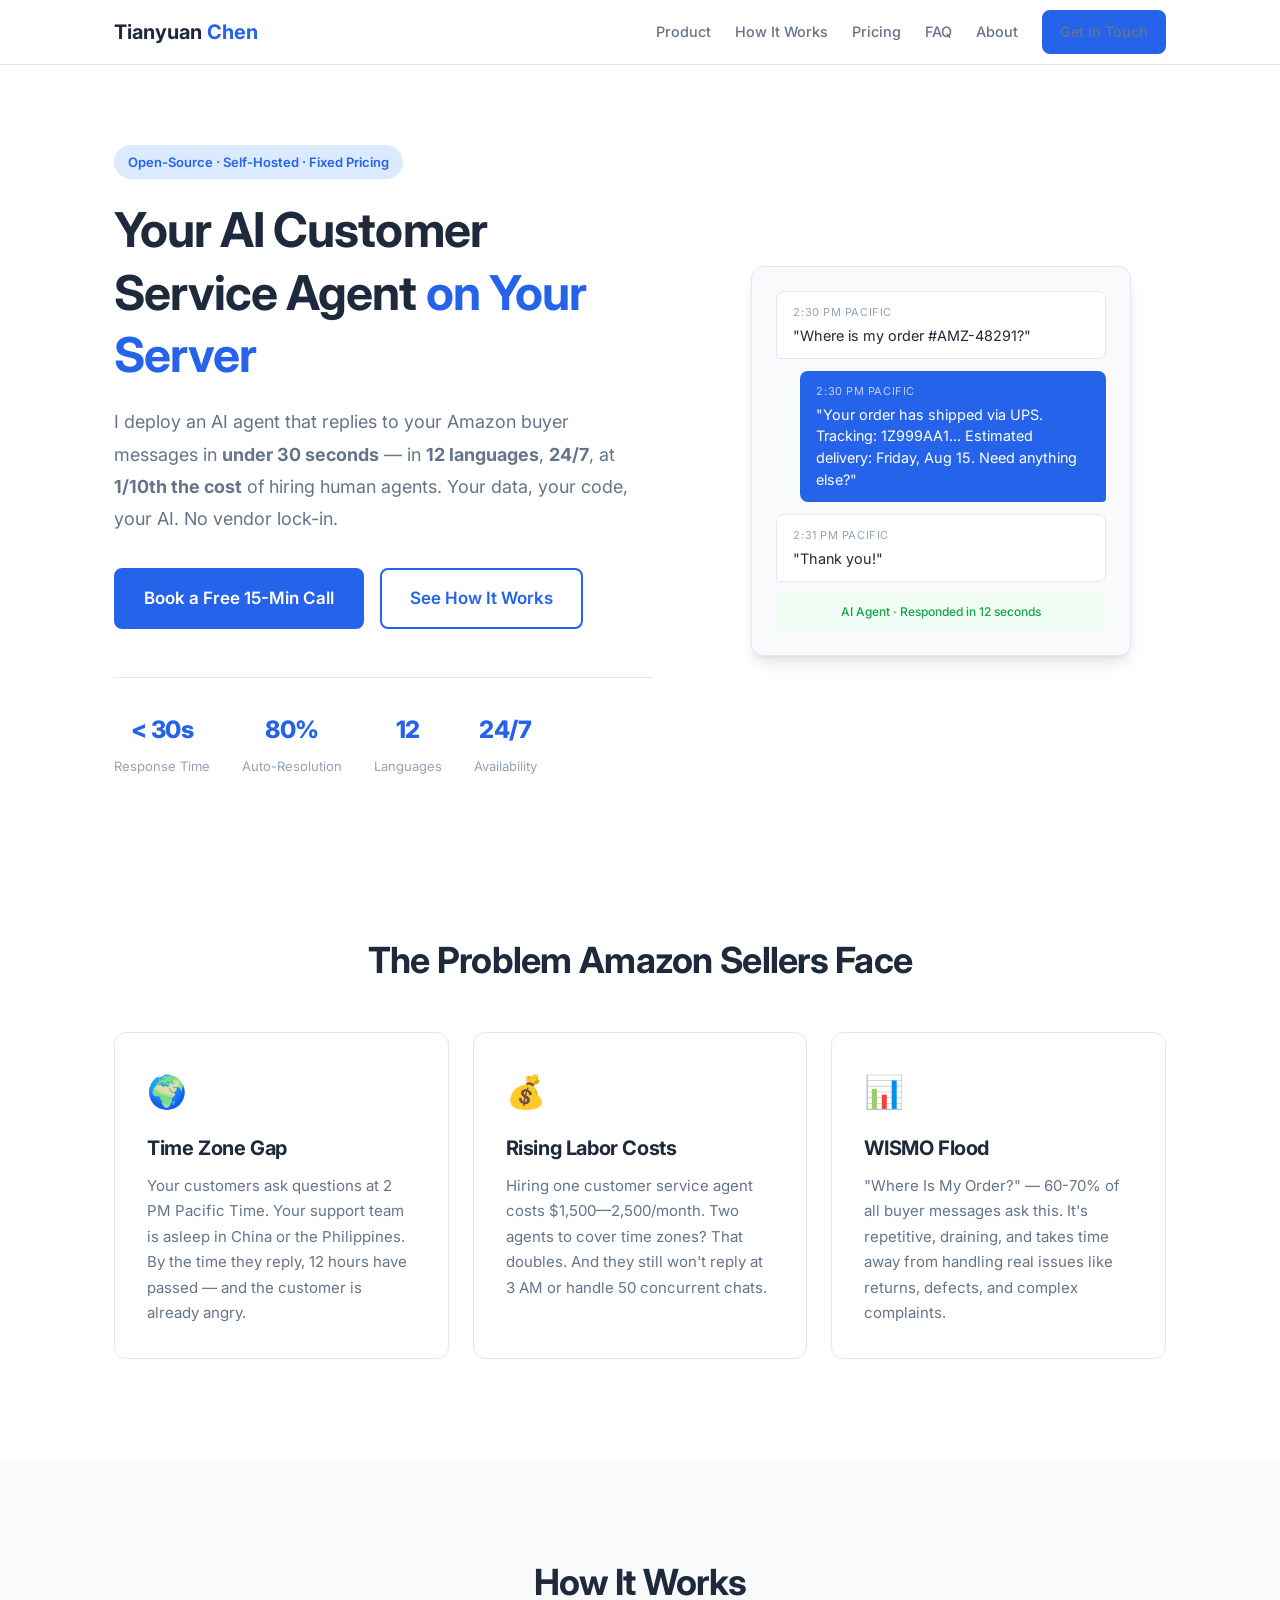
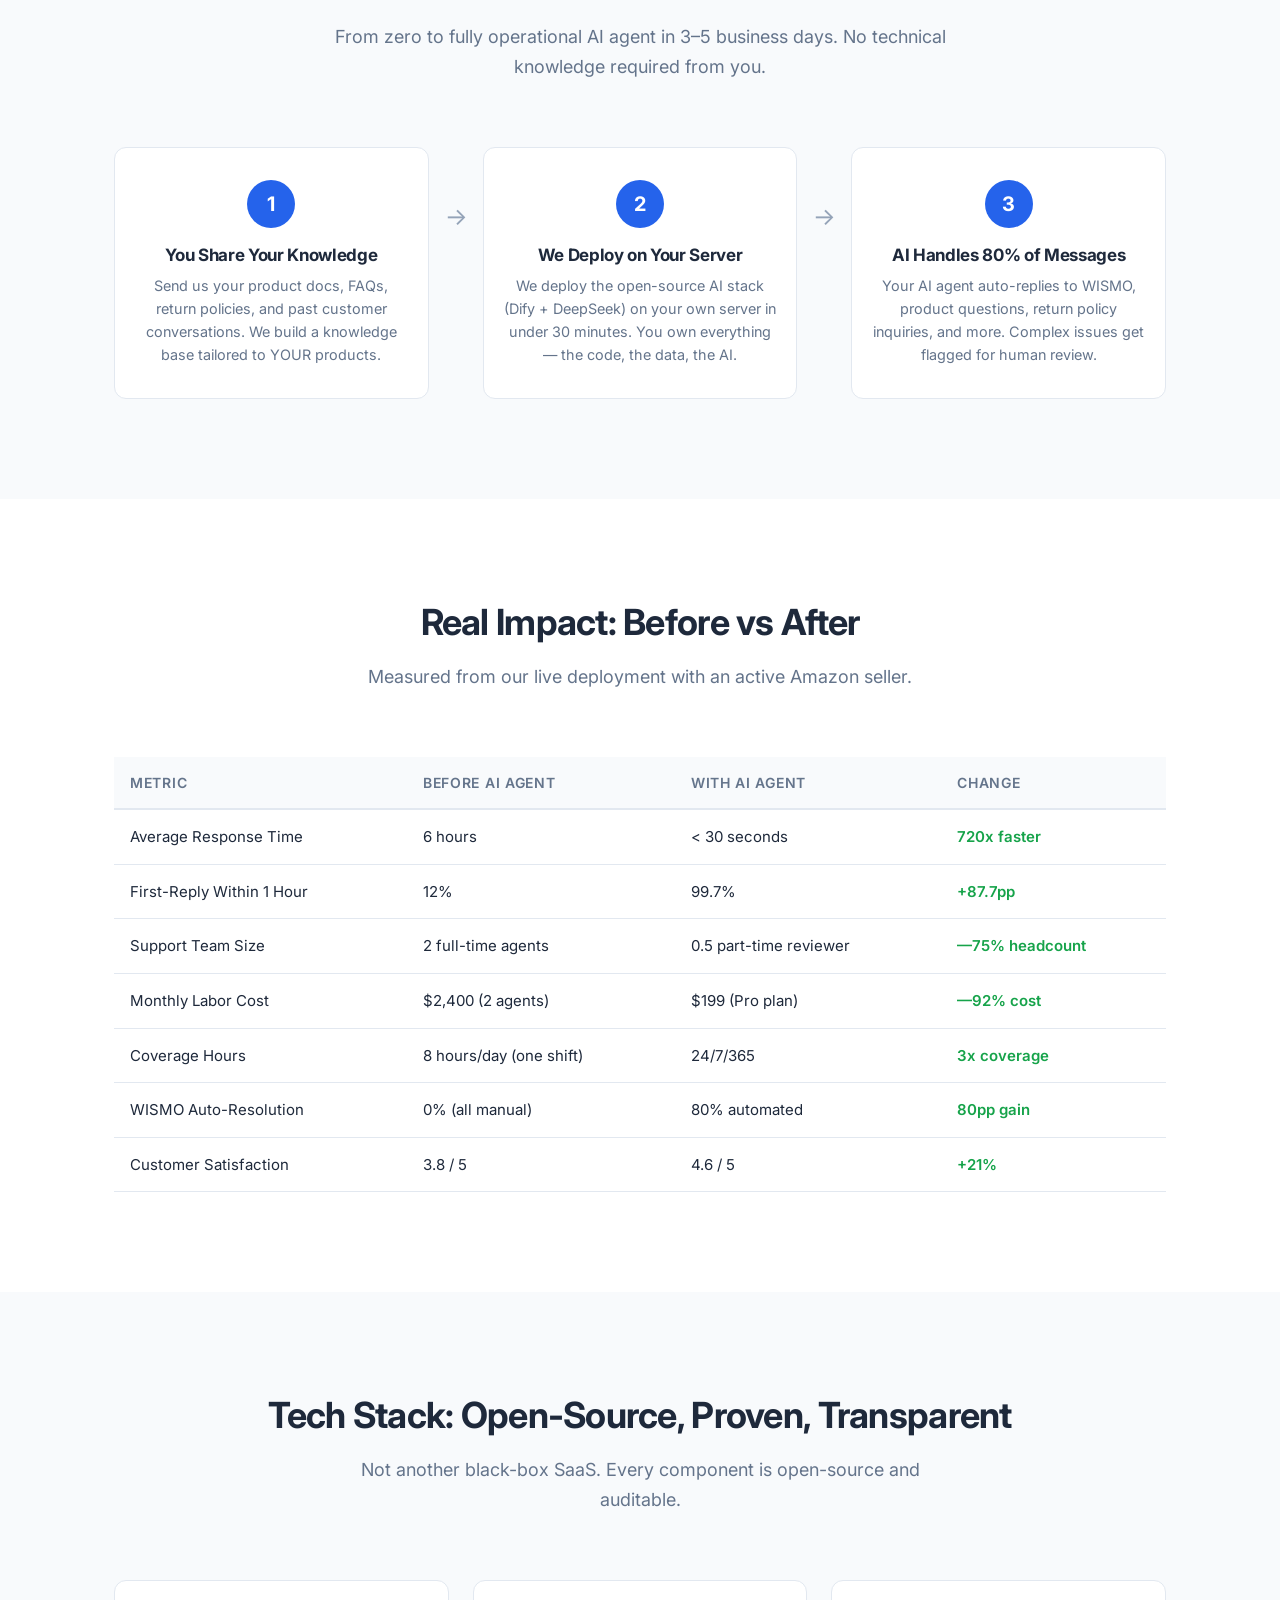
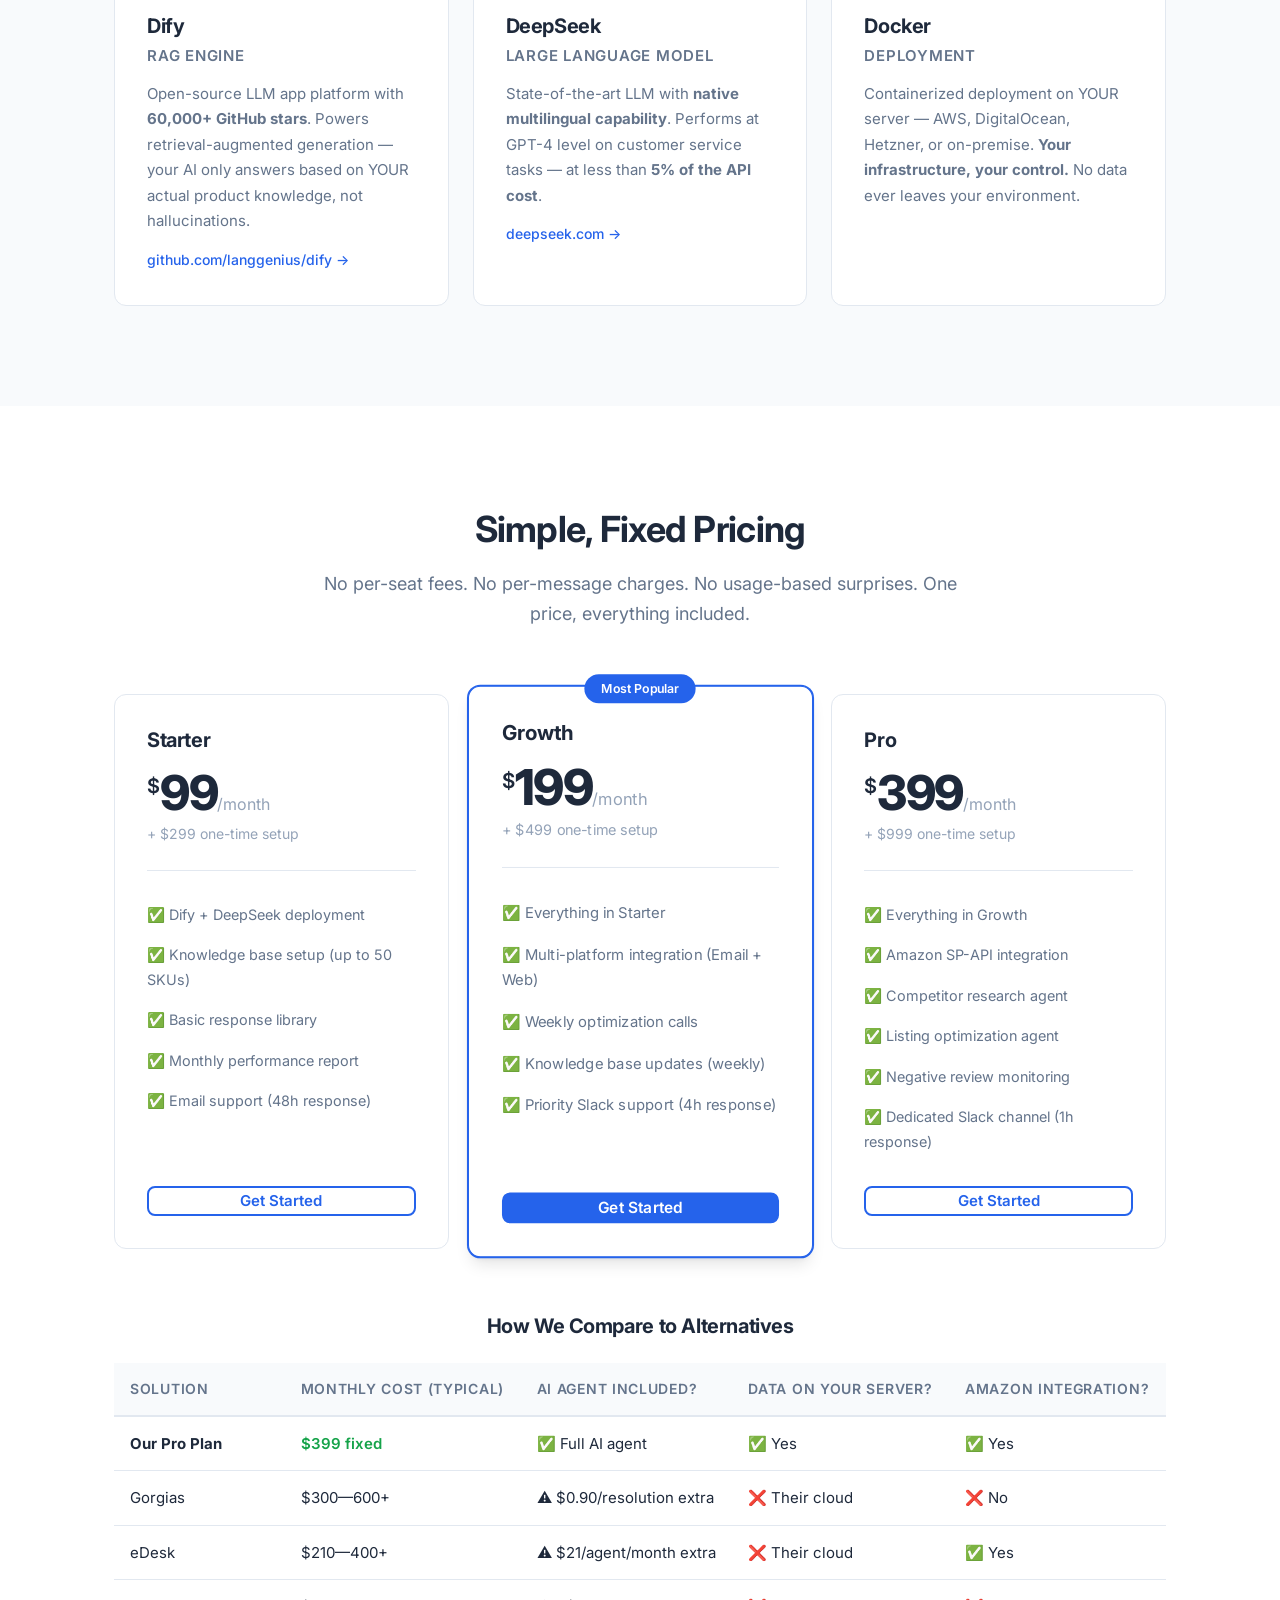
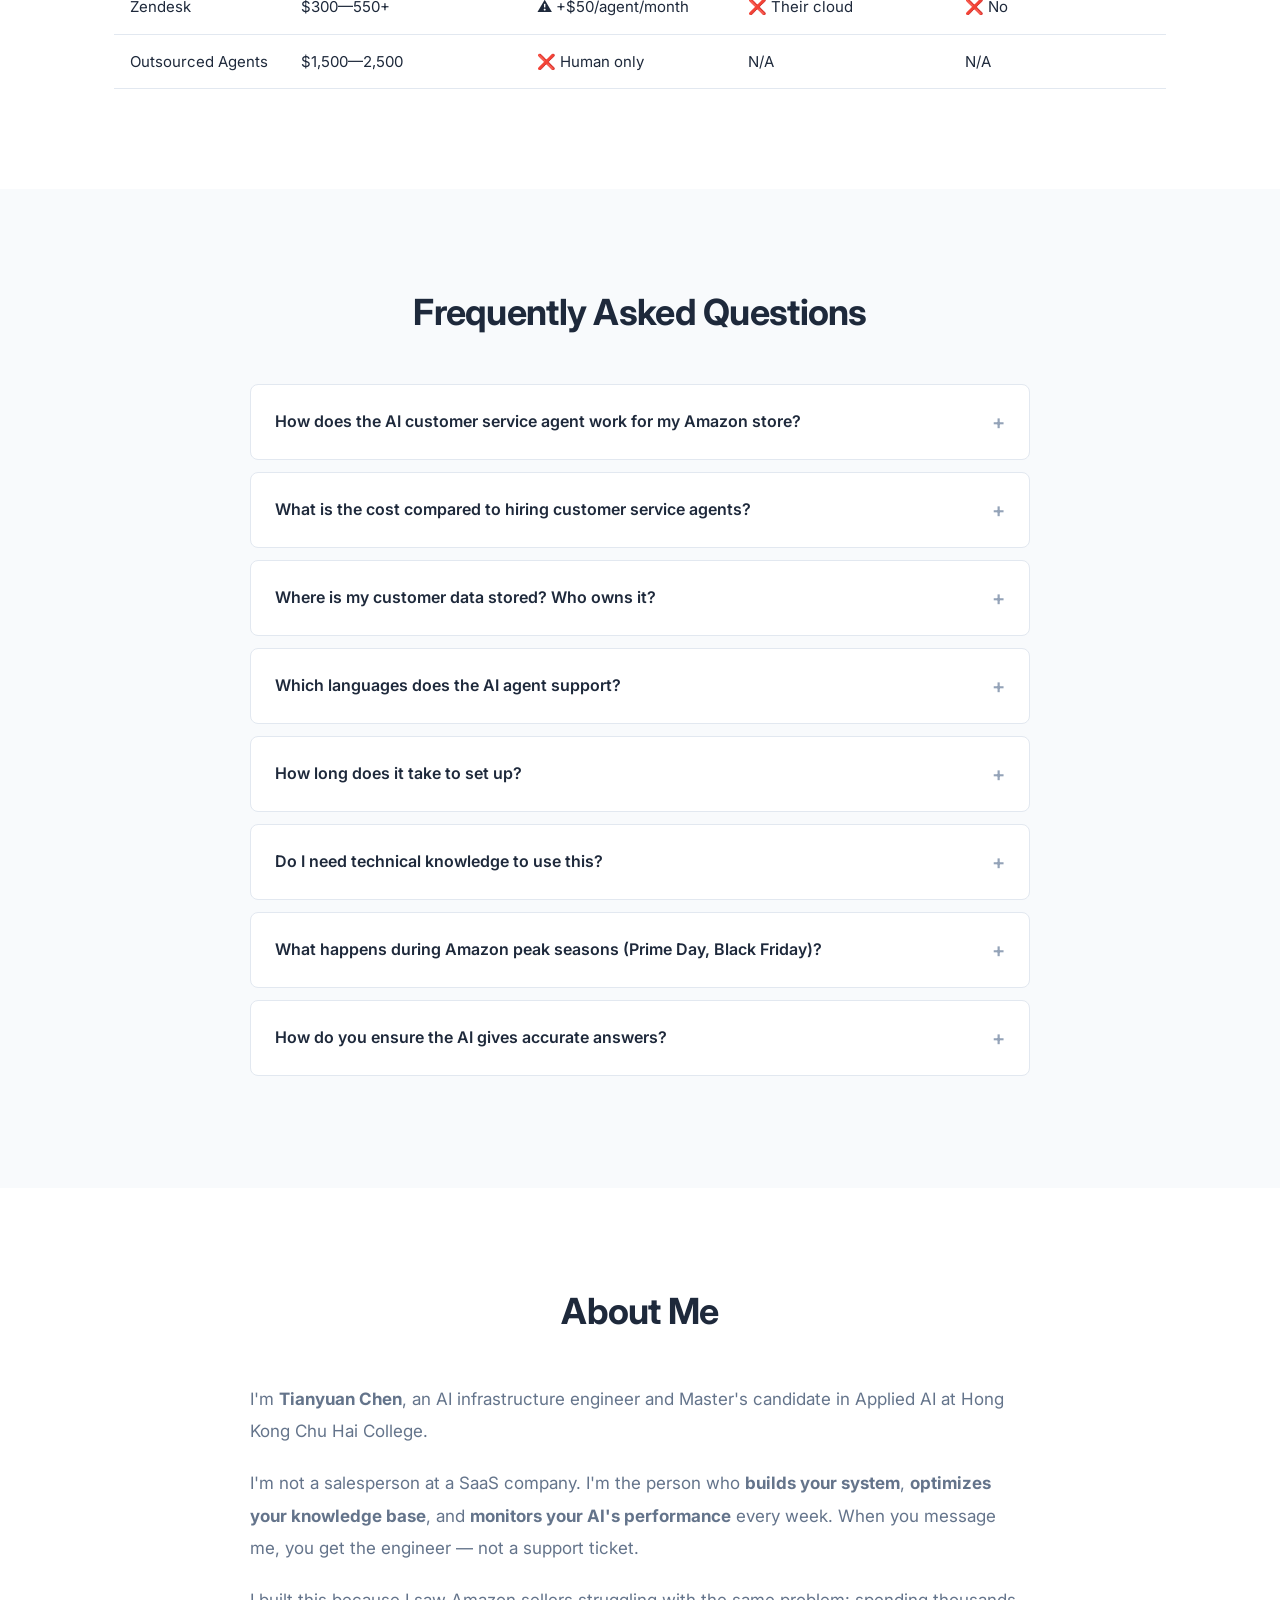
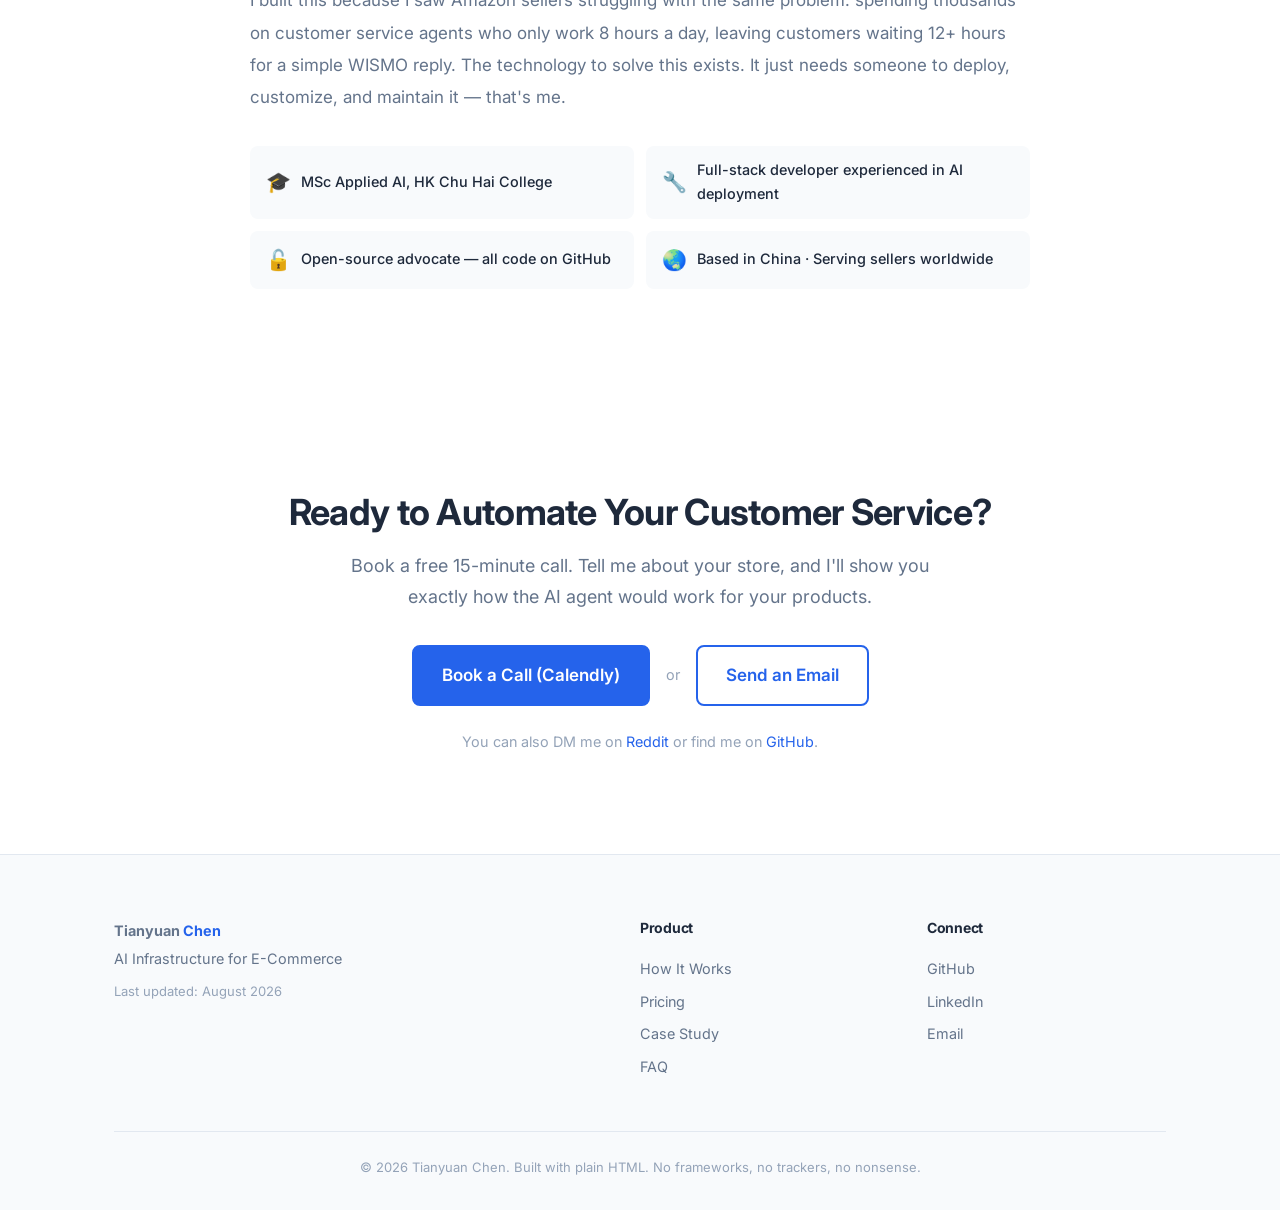
==== index.html @ 6910e1bd "Initial site: AI customer service landing page with GEO optimization" ====
<!DOCTYPE html>
<html lang="en">
<head>
  <meta charset="UTF-8">
  <meta name="viewport" content="width=device-width, initial-scale=1.0">
  <meta name="description" content="Tianyuan Chen — AI Infrastructure Engineer for E-Commerce. I deploy open-source AI customer service agents on YOUR server. Fixed pricing, no per-seat fees, no usage charges. Supporting Amazon sellers across US, EU, and Japan markets.">
  <meta name="author" content="Tianyuan Chen">
  <meta name="robots" content="index, follow">
  <meta property="og:title" content="Tianyuan Chen — AI Customer Service for Amazon Sellers">
  <meta property="og:description" content="Open-source AI agents deployed on your server. 12 languages, 24/7 support, fixed monthly pricing. No vendor lock-in.">
  <meta property="og:type" content="website">
  <meta property="og:url" content="https://tianyuan.dev">
  <meta name="twitter:card" content="summary_large_image">
  <meta name="twitter:title" content="Tianyuan Chen — AI Customer Service for Amazon Sellers">
  <meta name="twitter:description" content="Open-source AI agents on your server. Fixed pricing. Your data, your code, your AI.">
  <link rel="canonical" href="https://tianyuan.dev">
  <title>Tianyuan Chen — AI Customer Service Agent for Amazon Sellers | Open-Source, Self-Hosted</title>

  <!-- Schema.org Structured Data for GEO -->
  <script type="application/ld+json">
  {
    "@context": "https://schema.org",
    "@type": "Person",
    "name": "Tianyuan Chen",
    "givenName": "Tianyuan",
    "familyName": "Chen",
    "description": "AI Infrastructure Engineer specializing in open-source customer service agents for e-commerce sellers.",
    "url": "https://tianyuan.dev",
    "alumniOf": {
      "@type": "CollegeOrUniversity",
      "name": "Hong Kong Chu Hai College"
    },
    "knowsAbout": [
      "AI Customer Service",
      "Retrieval-Augmented Generation (RAG)",
      "Large Language Models",
      "E-Commerce Automation",
      "Amazon Seller Tools",
      "Open-Source AI Deployment",
      "Dify Platform",
      "DeepSeek LLM"
    ],
    "sameAs": [
      "https://github.com/arthaschan",
      "https://linkedin.com/in/tianyuan-chen"
    ]
  }
  </script>

  <script type="application/ld+json">
  {
    "@context": "https://schema.org",
    "@type": "Organization",
    "name": "Tianyuan Chen — AI Infrastructure",
    "url": "https://tianyuan.dev",
    "description": "Independent AI infrastructure consultant deploying open-source customer service agents for e-commerce sellers.",
    "founder": {
      "@type": "Person",
      "name": "Tianyuan Chen"
    },
    "areaServed": [
      {"@type": "Country", "name": "United States"},
      {"@type": "Country", "name": "United Kingdom"},
      {"@type": "Country", "name": "Germany"},
      {"@type": "Country", "name": "Japan"}
    ]
  }
  </script>

  <script type="application/ld+json">
  {
    "@context": "https://schema.org",
    "@type": "FAQPage",
    "mainEntity": [
      {
        "@type": "Question",
        "name": "How does the AI customer service agent work for my Amazon store?",
        "acceptedAnswer": {
          "@type": "Answer",
          "text": "The AI agent is deployed on your own server using open-source Dify RAG framework and DeepSeek LLM. It learns from your product documentation, past customer conversations, and returns policy to automatically handle 80% of repetitive buyer questions — 24/7, in 12 languages."
        }
      },
      {
        "@type": "Question",
        "name": "What is the cost compared to hiring customer service agents?",
        "acceptedAnswer": {
          "@type": "Answer",
          "text": "Our Starter plan is $99/month plus a one-time $299 setup fee. A single outsourced customer service agent costs $800-1,500/month. Our solution handles the same volume at a fraction of the cost, works 24/7 across time zones, and never takes sick leave."
        }
      },
      {
        "@type": "Question",
        "name": "Where is my customer data stored?",
        "acceptedAnswer": {
          "@type": "Answer",
          "text": "All data is stored on YOUR server. Unlike SaaS solutions, nothing goes to our cloud. The code is open-source (Dify on GitHub with 60k+ stars), so you can audit it yourself. If you ever stop working with us, your system keeps running."
        }
      },
      {
        "@type": "Question",
        "name": "Which languages does the AI agent support?",
        "acceptedAnswer": {
          "@type": "Answer",
          "text": "The agent supports 12 languages natively: English, Spanish, German, French, Japanese, Chinese, Italian, Portuguese, Dutch, Korean, Arabic, and Russian. It auto-detects the customer's language and responds naturally."
        }
      },
      {
        "@type": "Question",
        "name": "How long does it take to set up?",
        "acceptedAnswer": {
          "@type": "Answer",
          "text": "From signing up to having your AI agent online, it takes 3-5 business days. We handle the full setup: server deployment, knowledge base construction, and accuracy testing. You just provide your product docs and existing customer service FAQs."
        }
      },
      {
        "@type": "Question",
        "name": "What is your pricing model?",
        "acceptedAnswer": {
          "@type": "Answer",
          "text": "We offer three fixed-price tiers. Starter: $299 setup + $99/month. Growth: $499 setup + $199/month. Pro: $999 setup + $399/month. No per-seat fees, no per-message charges, no hidden usage costs. One price, everything included."
        }
      }
    ]
  }
  </script>

  <script type="application/ld+json">
  {
    "@context": "https://schema.org",
    "@type": "SoftwareApplication",
    "name": "AI Customer Service Agent for Amazon Sellers",
    "applicationCategory": "BusinessApplication",
    "operatingSystem": "Linux",
    "description": "Self-hosted AI customer service agent using open-source Dify + DeepSeek. Handles 80% of repetitive buyer questions automatically.",
    "offers": {
      "@type": "AggregateOffer",
      "lowPrice": "99",
      "highPrice": "399",
      "priceCurrency": "USD",
      "offerCount": "3"
    }
  }
  </script>

  <link rel="stylesheet" href="css/style.css">
  <link rel="preconnect" href="https://fonts.googleapis.com">
  <link rel="preconnect" href="https://fonts.gstatic.com" crossorigin>
  <link href="https://fonts.googleapis.com/css2?family=Inter:wght@400;500;600;700;800&display=swap" rel="stylesheet">
</head>
<body>

  <!-- Navigation -->
  <nav class="nav">
    <div class="container nav-inner">
      <a href="#" class="nav-logo">Tianyuan <span class="text-accent">Chen</span></a>
      <div class="nav-links">
        <a href="#product">Product</a>
        <a href="#how-it-works">How It Works</a>
        <a href="#pricing">Pricing</a>
        <a href="#faq">FAQ</a>
        <a href="#about">About</a>
        <a href="#contact" class="btn btn-sm btn-primary">Get in Touch</a>
      </div>
    </div>
  </nav>

  <!-- Hero Section -->
  <section class="hero">
    <div class="container">
      <div class="hero-grid">
        <div class="hero-text">
          <span class="badge">Open-Source · Self-Hosted · Fixed Pricing</span>
          <h1>Your AI Customer Service Agent <span class="text-accent">on Your Server</span></h1>
          <p class="hero-lead">I deploy an AI agent that replies to your Amazon buyer messages in <strong>under 30 seconds</strong> — in <strong>12 languages</strong>, <strong>24/7</strong>, at <strong>1/10th the cost</strong> of hiring human agents. Your data, your code, your AI. No vendor lock-in.</p>
          <div class="hero-ctas">
            <a href="#contact" class="btn btn-primary btn-lg">Book a Free 15-Min Call</a>
            <a href="#how-it-works" class="btn btn-outline btn-lg">See How It Works</a>
          </div>
          <div class="hero-metrics">
            <div class="metric">
              <span class="metric-number">&lt; 30s</span>
              <span class="metric-label">Response Time</span>
            </div>
            <div class="metric">
              <span class="metric-number">80%</span>
              <span class="metric-label">Auto-Resolution</span>
            </div>
            <div class="metric">
              <span class="metric-number">12</span>
              <span class="metric-label">Languages</span>
            </div>
            <div class="metric">
              <span class="metric-number">24/7</span>
              <span class="metric-label">Availability</span>
            </div>
          </div>
        </div>
        <div class="hero-visual">
          <div class="hero-card">
            <div class="chat-bubble chat-incoming">
              <span class="chat-time">2:30 PM Pacific</span>
              "Where is my order #AMZ-48291?"
            </div>
            <div class="chat-bubble chat-outgoing">
              <span class="chat-time">2:30 PM Pacific</span>
              "Your order has shipped via UPS. Tracking: 1Z999AA1... Estimated delivery: Friday, Aug 15. Need anything else?"
            </div>
            <div class="chat-bubble chat-incoming">
              <span class="chat-time">2:31 PM Pacific</span>
              "Thank you!"
            </div>
            <div class="chat-label">AI Agent · Responded in 12 seconds</div>
          </div>
        </div>
      </div>
    </div>
  </section>

  <!-- Product Section -->
  <section id="product" class="section">
    <div class="container">
      <h2 class="section-title">The Problem Amazon Sellers Face</h2>
      <div class="problem-grid">
        <div class="problem-card">
          <div class="problem-icon">🌍</div>
          <h3>Time Zone Gap</h3>
          <p>Your customers ask questions at 2 PM Pacific Time. Your support team is asleep in China or the Philippines. By the time they reply, 12 hours have passed — and the customer is already angry.</p>
        </div>
        <div class="problem-card">
          <div class="problem-icon">💰</div>
          <h3>Rising Labor Costs</h3>
          <p>Hiring one customer service agent costs $1,500—2,500/month. Two agents to cover time zones? That doubles. And they still won't reply at 3 AM or handle 50 concurrent chats.</p>
        </div>
        <div class="problem-card">
          <div class="problem-icon">📊</div>
          <h3>WISMO Flood</h3>
          <p>"Where Is My Order?" — 60-70% of all buyer messages ask this. It's repetitive, draining, and takes time away from handling real issues like returns, defects, and complex complaints.</p>
        </div>
      </div>
    </div>
  </section>

  <!-- How It Works -->
  <section id="how-it-works" class="section section-alt">
    <div class="container">
      <h2 class="section-title">How It Works</h2>
      <p class="section-subtitle">From zero to fully operational AI agent in 3–5 business days. No technical knowledge required from you.</p>
      <div class="steps">
        <div class="step">
          <div class="step-number">1</div>
          <h3>You Share Your Knowledge</h3>
          <p>Send us your product docs, FAQs, return policies, and past customer conversations. We build a knowledge base tailored to YOUR products.</p>
        </div>
        <div class="step-arrow">→</div>
        <div class="step">
          <div class="step-number">2</div>
          <h3>We Deploy on Your Server</h3>
          <p>We deploy the open-source AI stack (Dify + DeepSeek) on your own server in under 30 minutes. You own everything — the code, the data, the AI.</p>
        </div>
        <div class="step-arrow">→</div>
        <div class="step">
          <div class="step-number">3</div>
          <h3>AI Handles 80% of Messages</h3>
          <p>Your AI agent auto-replies to WISMO, product questions, return policy inquiries, and more. Complex issues get flagged for human review.</p>
        </div>
      </div>
    </div>
  </section>

  <!-- Results Comparison -->
  <section id="results" class="section">
    <div class="container">
      <h2 class="section-title">Real Impact: Before vs After</h2>
      <p class="section-subtitle">Measured from our live deployment with an active Amazon seller.</p>
      <div class="comparison-table-wrapper">
        <table class="comparison-table">
          <thead>
            <tr>
              <th>Metric</th>
              <th>Before AI Agent</th>
              <th>With AI Agent</th>
              <th>Change</th>
            </tr>
          </thead>
          <tbody>
            <tr>
              <td>Average Response Time</td>
              <td>6 hours</td>
              <td>&lt; 30 seconds</td>
              <td class="text-green">720x faster</td>
            </tr>
            <tr>
              <td>First-Reply Within 1 Hour</td>
              <td>12%</td>
              <td>99.7%</td>
              <td class="text-green">+87.7pp</td>
            </tr>
            <tr>
              <td>Support Team Size</td>
              <td>2 full-time agents</td>
              <td>0.5 part-time reviewer</td>
              <td class="text-green">—75% headcount</td>
            </tr>
            <tr>
              <td>Monthly Labor Cost</td>
              <td>$2,400 (2 agents)</td>
              <td>$199 (Pro plan)</td>
              <td class="text-green">—92% cost</td>
            </tr>
            <tr>
              <td>Coverage Hours</td>
              <td>8 hours/day (one shift)</td>
              <td>24/7/365</td>
              <td class="text-green">3x coverage</td>
            </tr>
            <tr>
              <td>WISMO Auto-Resolution</td>
              <td>0% (all manual)</td>
              <td>80% automated</td>
              <td class="text-green">80pp gain</td>
            </tr>
            <tr>
              <td>Customer Satisfaction</td>
              <td>3.8 / 5</td>
              <td>4.6 / 5</td>
              <td class="text-green">+21%</td>
            </tr>
          </tbody>
        </table>
      </div>
    </div>
  </section>

  <!-- Tech Stack with Trust Signaling -->
  <section id="tech-stack" class="section section-alt">
    <div class="container">
      <h2 class="section-title">Tech Stack: Open-Source, Proven, Transparent</h2>
      <p class="section-subtitle">Not another black-box SaaS. Every component is open-source and auditable.</p>
      <div class="tech-grid">
        <div class="tech-card">
          <h3>Dify</h3>
          <p class="tech-subtitle">RAG Engine</p>
          <p>Open-source LLM app platform with <strong>60,000+ GitHub stars</strong>. Powers retrieval-augmented generation — your AI only answers based on YOUR actual product knowledge, not hallucinations.</p>
          <a href="https://github.com/langgenius/dify" target="_blank" rel="noopener" class="link">github.com/langgenius/dify →</a>
        </div>
        <div class="tech-card">
          <h3>DeepSeek</h3>
          <p class="tech-subtitle">Large Language Model</p>
          <p>State-of-the-art LLM with <strong>native multilingual capability</strong>. Performs at GPT-4 level on customer service tasks — at less than <strong>5% of the API cost</strong>.</p>
          <a href="https://deepseek.com" target="_blank" rel="noopener" class="link">deepseek.com →</a>
        </div>
        <div class="tech-card">
          <h3>Docker</h3>
          <p class="tech-subtitle">Deployment</p>
          <p>Containerized deployment on YOUR server — AWS, DigitalOcean, Hetzner, or on-premise. <strong>Your infrastructure, your control.</strong> No data ever leaves your environment.</p>
        </div>
      </div>
    </div>
  </section>

  <!-- Pricing -->
  <section id="pricing" class="section">
    <div class="container">
      <h2 class="section-title">Simple, Fixed Pricing</h2>
      <p class="section-subtitle">No per-seat fees. No per-message charges. No usage-based surprises. One price, everything included.</p>
      <div class="pricing-grid">
        <div class="pricing-card">
          <h3>Starter</h3>
          <div class="price">
            <span class="price-currency">$</span><span class="price-amount">99</span><span class="price-period">/month</span>
          </div>
          <p class="price-setup">+ $299 one-time setup</p>
          <ul class="price-features">
            <li>✅ Dify + DeepSeek deployment</li>
            <li>✅ Knowledge base setup (up to 50 SKUs)</li>
            <li>✅ Basic response library</li>
            <li>✅ Monthly performance report</li>
            <li>✅ Email support (48h response)</li>
          </ul>
          <a href="#contact" class="btn btn-outline btn-block">Get Started</a>
        </div>

        <div class="pricing-card pricing-card-featured">
          <span class="pricing-badge">Most Popular</span>
          <h3>Growth</h3>
          <div class="price">
            <span class="price-currency">$</span><span class="price-amount">199</span><span class="price-period">/month</span>
          </div>
          <p class="price-setup">+ $499 one-time setup</p>
          <ul class="price-features">
            <li>✅ Everything in Starter</li>
            <li>✅ Multi-platform integration (Email + Web)</li>
            <li>✅ Weekly optimization calls</li>
            <li>✅ Knowledge base updates (weekly)</li>
            <li>✅ Priority Slack support (4h response)</li>
          </ul>
          <a href="#contact" class="btn btn-primary btn-block">Get Started</a>
        </div>

        <div class="pricing-card">
          <h3>Pro</h3>
          <div class="price">
            <span class="price-currency">$</span><span class="price-amount">399</span><span class="price-period">/month</span>
          </div>
          <p class="price-setup">+ $999 one-time setup</p>
          <ul class="price-features">
            <li>✅ Everything in Growth</li>
            <li>✅ Amazon SP-API integration</li>
            <li>✅ Competitor research agent</li>
            <li>✅ Listing optimization agent</li>
            <li>✅ Negative review monitoring</li>
            <li>✅ Dedicated Slack channel (1h response)</li>
          </ul>
          <a href="#contact" class="btn btn-outline btn-block">Get Started</a>
        </div>
      </div>
      <div class="pricing-compare">
        <h3>How We Compare to Alternatives</h3>
        <table class="comparison-table">
          <thead>
            <tr>
              <th>Solution</th>
              <th>Monthly Cost (typical)</th>
              <th>AI Agent Included?</th>
              <th>Data on Your Server?</th>
              <th>Amazon Integration?</th>
            </tr>
          </thead>
          <tbody>
            <tr>
              <td><strong>Our Pro Plan</strong></td>
              <td class="text-green">$399 fixed</td>
              <td>✅ Full AI agent</td>
              <td>✅ Yes</td>
              <td>✅ Yes</td>
            </tr>
            <tr>
              <td>Gorgias</td>
              <td>$300—600+</td>
              <td>⚠️ $0.90/resolution extra</td>
              <td>❌ Their cloud</td>
              <td>❌ No</td>
            </tr>
            <tr>
              <td>eDesk</td>
              <td>$210—400+</td>
              <td>⚠️ $21/agent/month extra</td>
              <td>❌ Their cloud</td>
              <td>✅ Yes</td>
            </tr>
            <tr>
              <td>Zendesk</td>
              <td>$300—550+</td>
              <td>⚠️ +$50/agent/month</td>
              <td>❌ Their cloud</td>
              <td>❌ No</td>
            </tr>
            <tr>
              <td>Outsourced Agents</td>
              <td>$1,500—2,500</td>
              <td>❌ Human only</td>
              <td>N/A</td>
              <td>N/A</td>
            </tr>
          </tbody>
        </table>
      </div>
    </div>
  </section>

  <!-- FAQ Section (for GEO) -->
  <section id="faq" class="section section-alt">
    <div class="container">
      <h2 class="section-title">Frequently Asked Questions</h2>
      <div class="faq-grid">
        <details class="faq-item">
          <summary>How does the AI customer service agent work for my Amazon store?</summary>
          <p>The AI agent is deployed on your own server using the open-source Dify RAG framework and DeepSeek LLM. It learns from your product documentation, past customer conversations, and returns policy. When a buyer sends a message, the AI retrieves the most relevant knowledge, generates an accurate response, and sends it — all in under 30 seconds, 24/7, in 12 languages.</p>
        </details>

        <details class="faq-item">
          <summary>What is the cost compared to hiring customer service agents?</summary>
          <p>Our Starter plan is $99/month plus a one-time $299 setup fee. A single outsourced customer service agent costs $800-1,500/month. Two agents to cover time zones? That doubles. Our Growth plan at $199/month replaces 2 full-time agents and delivers 24/7 coverage — saving over 90% in labor costs.</p>
        </details>

        <details class="faq-item">
          <summary>Where is my customer data stored? Who owns it?</summary>
          <p>All data is stored on YOUR server. Unlike SaaS solutions like Zendesk or Gorgias, nothing goes to our cloud. The code is open-source (Dify on GitHub with 60,000+ stars), so you or any developer can audit it. If you ever stop working with us, your system keeps running — there is no vendor lock-in.</p>
        </details>

        <details class="faq-item">
          <summary>Which languages does the AI agent support?</summary>
          <p>The agent supports 12 languages natively: English, Spanish, German, French, Japanese, Chinese, Italian, Portuguese, Dutch, Korean, Arabic, and Russian. It auto-detects the customer's language from their message and responds in the same language with natural, human-like fluency.</p>
        </details>

        <details class="faq-item">
          <summary>How long does it take to set up?</summary>
          <p>From signing up to having your AI agent responding to customers, it takes 3-5 business days. We handle the full setup: server deployment (on your existing server or we recommend one), knowledge base construction from your product docs, and accuracy testing against real customer scenarios. You just provide the content.</p>
        </details>

        <details class="faq-item">
          <summary>Do I need technical knowledge to use this?</summary>
          <p>No. We handle all technical aspects — server deployment, configuration, optimization, and monitoring. You interact with the system through a simple English dashboard. If you do have a developer on your team, they get full access to the open-source codebase and can customize anything.</p>
        </details>

        <details class="faq-item">
          <summary>What happens during Amazon peak seasons (Prime Day, Black Friday)?</summary>
          <p>The AI agent scales automatically. Unlike SaaS solutions that charge per message or per resolution (meaning your bill doubles during peak), our fixed monthly pricing stays the same regardless of volume. The agent handles 50 or 500 concurrent chats with no performance degradation.</p>
        </details>

        <details class="faq-item">
          <summary>How do you ensure the AI gives accurate answers?</summary>
          <p>We use Retrieval-Augmented Generation (RAG), which means the AI only answers based on YOUR actual product data and policies — not generic knowledge that could be wrong. Every response is grounded in your knowledge base. Additionally, we run weekly accuracy audits and continuously optimize the knowledge base based on real conversation data.</p>
        </details>
      </div>
    </div>
  </section>

  <!-- About Section -->
  <section id="about" class="section">
    <div class="container">
      <h2 class="section-title">About Me</h2>
      <div class="about-grid">
        <div class="about-text">
          <p>I'm <strong>Tianyuan Chen</strong>, an AI infrastructure engineer and Master's candidate in Applied AI at Hong Kong Chu Hai College.</p>
          <p>I'm not a salesperson at a SaaS company. I'm the person who <strong>builds your system</strong>, <strong>optimizes your knowledge base</strong>, and <strong>monitors your AI's performance</strong> every week. When you message me, you get the engineer — not a support ticket.</p>
          <p>I built this because I saw Amazon sellers struggling with the same problem: spending thousands on customer service agents who only work 8 hours a day, leaving customers waiting 12+ hours for a simple WISMO reply. The technology to solve this exists. It just needs someone to deploy, customize, and maintain it — that's me.</p>
          <div class="about-credentials">
            <div class="credential">
              <span class="credential-icon">🎓</span>
              <span>MSc Applied AI, HK Chu Hai College</span>
            </div>
            <div class="credential">
              <span class="credential-icon">🔧</span>
              <span>Full-stack developer experienced in AI deployment</span>
            </div>
            <div class="credential">
              <span class="credential-icon">🔓</span>
              <span>Open-source advocate — all code on GitHub</span>
            </div>
            <div class="credential">
              <span class="credential-icon">🌏</span>
              <span>Based in China · Serving sellers worldwide</span>
            </div>
          </div>
        </div>
      </div>
    </div>
  </section>

  <!-- CTA -->
  <section id="contact" class="section section-cta">
    <div class="container">
      <h2>Ready to Automate Your Customer Service?</h2>
      <p class="cta-lead">Book a free 15-minute call. Tell me about your store, and I'll show you exactly how the AI agent would work for your products.</p>
      <div class="cta-buttons">
        <a href="https://calendly.com/tianyuan-chen" class="btn btn-primary btn-lg" target="_blank" rel="noopener">Book a Call (Calendly)</a>
        <span class="cta-divider">or</span>
        <a href="mailto:arthaschan@163.com" class="btn btn-outline btn-lg">Send an Email</a>
      </div>
      <p class="cta-soft">You can also DM me on <a href="https://reddit.com/user/tianyuan-chen" target="_blank" rel="noopener">Reddit</a> or find me on <a href="https://github.com/arthaschan" target="_blank" rel="noopener">GitHub</a>.</p>
    </div>
  </section>

  <!-- Footer -->
  <footer class="footer">
    <div class="container">
      <div class="footer-grid">
        <div class="footer-brand">
          <p class="footer-logo">Tianyuan <span class="text-accent">Chen</span></p>
          <p>AI Infrastructure for E-Commerce</p>
          <p class="footer-note">Last updated: August 2026</p>
        </div>
        <div class="footer-links">
          <h4>Product</h4>
          <a href="#how-it-works">How It Works</a>
          <a href="#pricing">Pricing</a>
          <a href="#results">Case Study</a>
          <a href="#faq">FAQ</a>
        </div>
        <div class="footer-links">
          <h4>Connect</h4>
          <a href="https://github.com/arthaschan" target="_blank" rel="noopener">GitHub</a>
          <a href="https://linkedin.com/in/tianyuan-chen" target="_blank" rel="noopener">LinkedIn</a>
          <a href="mailto:arthaschan@163.com">Email</a>
        </div>
      </div>
      <div class="footer-bottom">
        <p>&copy; 2026 Tianyuan Chen. Built with plain HTML. No frameworks, no trackers, no nonsense.</p>
      </div>
    </div>
  </footer>

  <script src="js/main.js"></script>
</body>
</html>
---- css/style.css ----
/* === Reset & Base === */
*, *::before, *::after {
  box-sizing: border-box;
  margin: 0;
  padding: 0;
}

:root {
  --color-primary: #2563EB;
  --color-primary-dark: #1D4ED8;
  --color-primary-light: #DBEAFE;
  --color-accent: #2563EB;
  --color-bg: #FFFFFF;
  --color-bg-alt: #F8FAFC;
  --color-text: #1E293B;
  --color-text-secondary: #64748B;
  --color-text-muted: #94A3B8;
  --color-border: #E2E8F0;
  --color-green: #16A34A;
  --color-green-bg: #F0FDF4;
  --color-card-bg: #FFFFFF;
  --shadow-sm: 0 1px 2px rgba(0, 0, 0, 0.05);
  --shadow-md: 0 4px 6px -1px rgba(0, 0, 0, 0.1), 0 2px 4px -2px rgba(0, 0, 0, 0.1);
  --shadow-lg: 0 10px 15px -3px rgba(0, 0, 0, 0.1), 0 4px 6px -4px rgba(0, 0, 0, 0.1);
  --radius: 12px;
  --radius-sm: 8px;
  --max-width: 1100px;
}

html {
  scroll-behavior: smooth;
  font-size: 16px;
}

body {
  font-family: 'Inter', -apple-system, BlinkMacSystemFont, 'Segoe UI', sans-serif;
  color: var(--color-text);
  background: var(--color-bg);
  line-height: 1.7;
  -webkit-font-smoothing: antialiased;
}

/* === Typography === */
h1, h2, h3, h4 {
  font-weight: 700;
  line-height: 1.3;
  letter-spacing: -0.02em;
}

h1 { font-size: clamp(2rem, 5vw, 3rem); }
h2 { font-size: clamp(1.5rem, 4vw, 2.25rem); }
h3 { font-size: 1.25rem; }

.text-accent { color: var(--color-accent); }
.text-green { color: var(--color-green); font-weight: 600; }

/* === Layout === */
.container {
  max-width: var(--max-width);
  margin: 0 auto;
  padding: 0 24px;
}

.section {
  padding: 100px 0;
}

.section-alt {
  background: var(--color-bg-alt);
}

.section-title {
  text-align: center;
  margin-bottom: 16px;
}

.section-subtitle {
  text-align: center;
  color: var(--color-text-secondary);
  font-size: 1.125rem;
  max-width: 640px;
  margin: 0 auto 64px;
}

/* === Navigation === */
.nav {
  position: sticky;
  top: 0;
  z-index: 100;
  background: rgba(255, 255, 255, 0.92);
  backdrop-filter: blur(12px);
  border-bottom: 1px solid var(--color-border);
}

.nav-inner {
  display: flex;
  align-items: center;
  justify-content: space-between;
  height: 64px;
}

.nav-logo {
  font-size: 1.25rem;
  font-weight: 700;
  color: var(--color-text);
  text-decoration: none;
}

.nav-links {
  display: flex;
  align-items: center;
  gap: 24px;
}

.nav-links a {
  color: var(--color-text-secondary);
  text-decoration: none;
  font-size: 0.9rem;
  font-weight: 500;
  transition: color 0.15s;
}

.nav-links a:hover {
  color: var(--color-text);
}

@media (max-width: 768px) {
  .nav-links {
    display: none;
  }
}

/* === Buttons === */
.btn {
  display: inline-flex;
  align-items: center;
  justify-content: center;
  font-weight: 600;
  font-size: 0.938rem;
  border-radius: var(--radius-sm);
  text-decoration: none;
  cursor: pointer;
  transition: all 0.15s;
  border: 2px solid transparent;
}

.btn-primary {
  background: var(--color-primary);
  color: #fff;
  border-color: var(--color-primary);
}

.btn-primary:hover {
  background: var(--color-primary-dark);
  border-color: var(--color-primary-dark);
}

.btn-outline {
  background: transparent;
  color: var(--color-primary);
  border-color: var(--color-primary);
}

.btn-outline:hover {
  background: var(--color-primary-light);
}

.btn-lg {
  padding: 14px 28px;
  font-size: 1.063rem;
}

.btn-sm {
  padding: 8px 16px;
  font-size: 0.875rem;
}

.btn-block {
  display: flex;
  width: 100%;
}

/* === Badge === */
.badge {
  display: inline-block;
  padding: 6px 14px;
  background: var(--color-primary-light);
  color: var(--color-primary);
  font-size: 0.813rem;
  font-weight: 600;
  border-radius: 100px;
  margin-bottom: 20px;
}

/* === Hero === */
.hero {
  padding: 80px 0 60px;
}

.hero-grid {
  display: grid;
  grid-template-columns: 1.2fr 1fr;
  gap: 64px;
  align-items: center;
}

.hero-text {
  max-width: 600px;
}

.hero-lead {
  font-size: 1.125rem;
  color: var(--color-text-secondary);
  margin: 20px 0 32px;
  line-height: 1.8;
}

.hero-ctas {
  display: flex;
  gap: 16px;
  flex-wrap: wrap;
}

.hero-metrics {
  display: flex;
  gap: 32px;
  margin-top: 48px;
  padding-top: 32px;
  border-top: 1px solid var(--color-border);
}

.metric {
  text-align: center;
}

.metric-number {
  display: block;
  font-size: 1.5rem;
  font-weight: 800;
  color: var(--color-primary);
  letter-spacing: -0.02em;
}

.metric-label {
  display: block;
  font-size: 0.813rem;
  color: var(--color-text-muted);
  margin-top: 4px;
}

/* Hero Chat Mockup */
.hero-visual {
  display: flex;
  justify-content: center;
}

.hero-card {
  background: var(--color-bg-alt);
  border-radius: var(--radius);
  padding: 24px;
  border: 1px solid var(--color-border);
  width: 100%;
  max-width: 380px;
  box-shadow: var(--shadow-lg);
}

.chat-bubble {
  padding: 12px 16px;
  border-radius: var(--radius-sm);
  margin-bottom: 12px;
  font-size: 0.9rem;
  line-height: 1.5;
  position: relative;
}

.chat-time {
  display: block;
  font-size: 0.688rem;
  color: var(--color-text-muted);
  margin-bottom: 4px;
  text-transform: uppercase;
  letter-spacing: 0.05em;
}

.chat-incoming {
  background: #fff;
  border: 1px solid var(--color-border);
  border-bottom-left-radius: 4px;
}

.chat-outgoing {
  background: var(--color-primary);
  color: #fff;
  margin-left: 24px;
  border-bottom-right-radius: 4px;
}

.chat-outgoing .chat-time {
  color: rgba(255, 255, 255, 0.7);
}

.chat-label {
  text-align: center;
  font-size: 0.75rem;
  color: var(--color-green);
  background: var(--color-green-bg);
  padding: 8px;
  border-radius: var(--radius-sm);
  margin-top: 8px;
  font-weight: 500;
}

@media (max-width: 900px) {
  .hero-grid {
    grid-template-columns: 1fr;
    gap: 40px;
  }
  .hero-metrics {
    gap: 20px;
    flex-wrap: wrap;
  }
}

/* === Problem Section === */
.problem-grid {
  display: grid;
  grid-template-columns: repeat(3, 1fr);
  gap: 24px;
  margin-top: 48px;
}

.problem-card {
  background: var(--color-card-bg);
  border: 1px solid var(--color-border);
  border-radius: var(--radius);
  padding: 32px;
  transition: box-shadow 0.2s;
}

.problem-card:hover {
  box-shadow: var(--shadow-md);
}

.problem-icon {
  font-size: 2rem;
  margin-bottom: 16px;
}

.problem-card h3 {
  margin-bottom: 12px;
}

.problem-card p {
  color: var(--color-text-secondary);
  font-size: 0.938rem;
  line-height: 1.7;
}

@media (max-width: 768px) {
  .problem-grid {
    grid-template-columns: 1fr;
  }
}

/* === How It Works === */
.steps {
  display: flex;
  align-items: flex-start;
  justify-content: center;
  gap: 16px;
  margin-top: 48px;
}

.step {
  flex: 1;
  text-align: center;
  padding: 32px 20px;
  background: var(--color-card-bg);
  border: 1px solid var(--color-border);
  border-radius: var(--radius);
}

.step-number {
  display: flex;
  align-items: center;
  justify-content: center;
  width: 48px;
  height: 48px;
  margin: 0 auto 16px;
  background: var(--color-primary);
  color: #fff;
  font-size: 1.25rem;
  font-weight: 700;
  border-radius: 50%;
}

.step h3 {
  margin-bottom: 8px;
  font-size: 1.063rem;
}

.step p {
  color: var(--color-text-secondary);
  font-size: 0.9rem;
  line-height: 1.6;
}

.step-arrow {
  display: flex;
  align-items: center;
  font-size: 1.5rem;
  color: var(--color-text-muted);
  padding-top: 50px;
}

@media (max-width: 768px) {
  .steps {
    flex-direction: column;
    gap: 12px;
  }
  .step-arrow {
    display: none;
  }
}

/* === Comparison Table === */
.comparison-table-wrapper {
  overflow-x: auto;
  margin-top: 48px;
}

.comparison-table {
  width: 100%;
  border-collapse: collapse;
  font-size: 0.938rem;
}

.comparison-table thead {
  background: var(--color-bg-alt);
}

.comparison-table th {
  text-align: left;
  padding: 14px 16px;
  font-weight: 600;
  font-size: 0.875rem;
  color: var(--color-text-secondary);
  text-transform: uppercase;
  letter-spacing: 0.05em;
  border-bottom: 2px solid var(--color-border);
}

.comparison-table td {
  padding: 14px 16px;
  border-bottom: 1px solid var(--color-border);
}

.comparison-table tbody tr:hover {
  background: var(--color-bg-alt);
}

/* === Tech Stack === */
.tech-grid {
  display: grid;
  grid-template-columns: repeat(3, 1fr);
  gap: 24px;
  margin-top: 48px;
}

.tech-card {
  background: var(--color-card-bg);
  border: 1px solid var(--color-border);
  border-radius: var(--radius);
  padding: 32px;
}

.tech-subtitle {
  font-size: 0.813rem;
  color: var(--color-primary);
  font-weight: 600;
  text-transform: uppercase;
  letter-spacing: 0.05em;
  margin-bottom: 12px;
}

.tech-card h3 {
  margin-bottom: 4px;
}

.tech-card p {
  color: var(--color-text-secondary);
  font-size: 0.938rem;
  line-height: 1.7;
  margin-bottom: 12px;
}

.link {
  color: var(--color-primary);
  text-decoration: none;
  font-weight: 500;
  font-size: 0.875rem;
}

.link:hover {
  text-decoration: underline;
}

@media (max-width: 768px) {
  .tech-grid {
    grid-template-columns: 1fr;
  }
}

/* === Pricing === */
.pricing-grid {
  display: grid;
  grid-template-columns: repeat(3, 1fr);
  gap: 24px;
  margin-top: 48px;
}

.pricing-card {
  background: var(--color-card-bg);
  border: 1px solid var(--color-border);
  border-radius: var(--radius);
  padding: 32px;
  display: flex;
  flex-direction: column;
  position: relative;
}

.pricing-card-featured {
  border-color: var(--color-primary);
  box-shadow: 0 0 0 1px var(--color-primary), var(--shadow-lg);
  transform: scale(1.03);
}

.pricing-badge {
  position: absolute;
  top: -12px;
  left: 50%;
  transform: translateX(-50%);
  background: var(--color-primary);
  color: #fff;
  padding: 4px 16px;
  font-size: 0.75rem;
  font-weight: 600;
  border-radius: 100px;
}

.pricing-card h3 {
  font-size: 1.25rem;
  margin-bottom: 16px;
}

.price {
  margin-bottom: 4px;
}

.price-currency {
  font-size: 1.25rem;
  font-weight: 600;
  vertical-align: top;
}

.price-amount {
  font-size: 3rem;
  font-weight: 800;
  letter-spacing: -0.03em;
  line-height: 1;
}

.price-period {
  font-size: 1rem;
  color: var(--color-text-muted);
  font-weight: 400;
}

.price-setup {
  color: var(--color-text-muted);
  font-size: 0.875rem;
  margin-bottom: 24px;
  padding-bottom: 24px;
  border-bottom: 1px solid var(--color-border);
}

.price-features {
  list-style: none;
  flex: 1;
  margin-bottom: 24px;
}

.price-features li {
  padding: 8px 0;
  font-size: 0.9rem;
  color: var(--color-text-secondary);
}

.pricing-compare {
  margin-top: 64px;
}

.pricing-compare h3 {
  text-align: center;
  margin-bottom: 24px;
}

@media (max-width: 900px) {
  .pricing-grid {
    grid-template-columns: 1fr;
    max-width: 400px;
    margin-left: auto;
    margin-right: auto;
  }
  .pricing-card-featured {
    transform: none;
  }
}

/* === FAQ === */
.faq-grid {
  max-width: 780px;
  margin: 48px auto 0;
}

.faq-item {
  border: 1px solid var(--color-border);
  border-radius: var(--radius-sm);
  margin-bottom: 12px;
  background: var(--color-card-bg);
  overflow: hidden;
}

.faq-item summary {
  padding: 20px 24px;
  font-weight: 600;
  font-size: 1rem;
  cursor: pointer;
  user-select: none;
  list-style: none;
  display: flex;
  justify-content: space-between;
  align-items: center;
}

.faq-item summary::after {
  content: '+';
  font-size: 1.25rem;
  color: var(--color-text-muted);
  transition: transform 0.2s;
}

.faq-item[open] summary::after {
  content: '−';
}

.faq-item p {
  padding: 0 24px 20px;
  color: var(--color-text-secondary);
  font-size: 0.938rem;
  line-height: 1.8;
}

/* === About === */
.about-grid {
  display: grid;
  grid-template-columns: 1fr;
  max-width: 780px;
  margin: 48px auto 0;
}

.about-text p {
  font-size: 1.063rem;
  line-height: 1.9;
  margin-bottom: 20px;
  color: var(--color-text-secondary);
}

.about-credentials {
  margin-top: 32px;
  display: grid;
  grid-template-columns: repeat(2, 1fr);
  gap: 12px;
}

.credential {
  display: flex;
  align-items: center;
  gap: 10px;
  padding: 12px 16px;
  background: var(--color-bg-alt);
  border-radius: var(--radius-sm);
  font-size: 0.9rem;
  font-weight: 500;
}

.credential-icon {
  font-size: 1.25rem;
}

@media (max-width: 600px) {
  .about-credentials {
    grid-template-columns: 1fr;
  }
}

/* === CTA === */
.section-cta {
  text-align: center;
  padding: 100px 0;
}

.section-cta h2 {
  margin-bottom: 16px;
}

.cta-lead {
  font-size: 1.125rem;
  color: var(--color-text-secondary);
  max-width: 600px;
  margin: 0 auto 32px;
}

.cta-buttons {
  display: flex;
  align-items: center;
  justify-content: center;
  gap: 16px;
  flex-wrap: wrap;
}

.cta-divider {
  color: var(--color-text-muted);
  font-size: 0.9rem;
}

.cta-soft {
  margin-top: 24px;
  font-size: 0.9rem;
  color: var(--color-text-muted);
}

.cta-soft a {
  color: var(--color-primary);
  text-decoration: none;
}

.cta-soft a:hover {
  text-decoration: underline;
}

/* === Footer === */
.footer {
  background: var(--color-bg-alt);
  padding: 64px 0 32px;
  border-top: 1px solid var(--color-border);
}

.footer-grid {
  display: grid;
  grid-template-columns: 2fr 1fr 1fr;
  gap: 48px;
  margin-bottom: 48px;
}

.footer-logo {
  font-size: 1.125rem;
  font-weight: 700;
  margin-bottom: 8px;
}

.footer-brand p {
  color: var(--color-text-secondary);
  font-size: 0.9rem;
  margin-bottom: 4px;
}

.footer-note {
  font-size: 0.813rem !important;
  color: var(--color-text-muted) !important;
  margin-top: 8px;
}

.footer-links h4 {
  font-size: 0.875rem;
  margin-bottom: 16px;
  color: var(--color-text);
}

.footer-links a {
  display: block;
  color: var(--color-text-secondary);
  text-decoration: none;
  font-size: 0.9rem;
  padding: 4px 0;
  transition: color 0.15s;
}

.footer-links a:hover {
  color: var(--color-text);
}

.footer-bottom {
  text-align: center;
  padding-top: 24px;
  border-top: 1px solid var(--color-border);
  font-size: 0.813rem;
  color: var(--color-text-muted);
}

@media (max-width: 768px) {
  .footer-grid {
    grid-template-columns: 1fr;
    gap: 32px;
  }
}
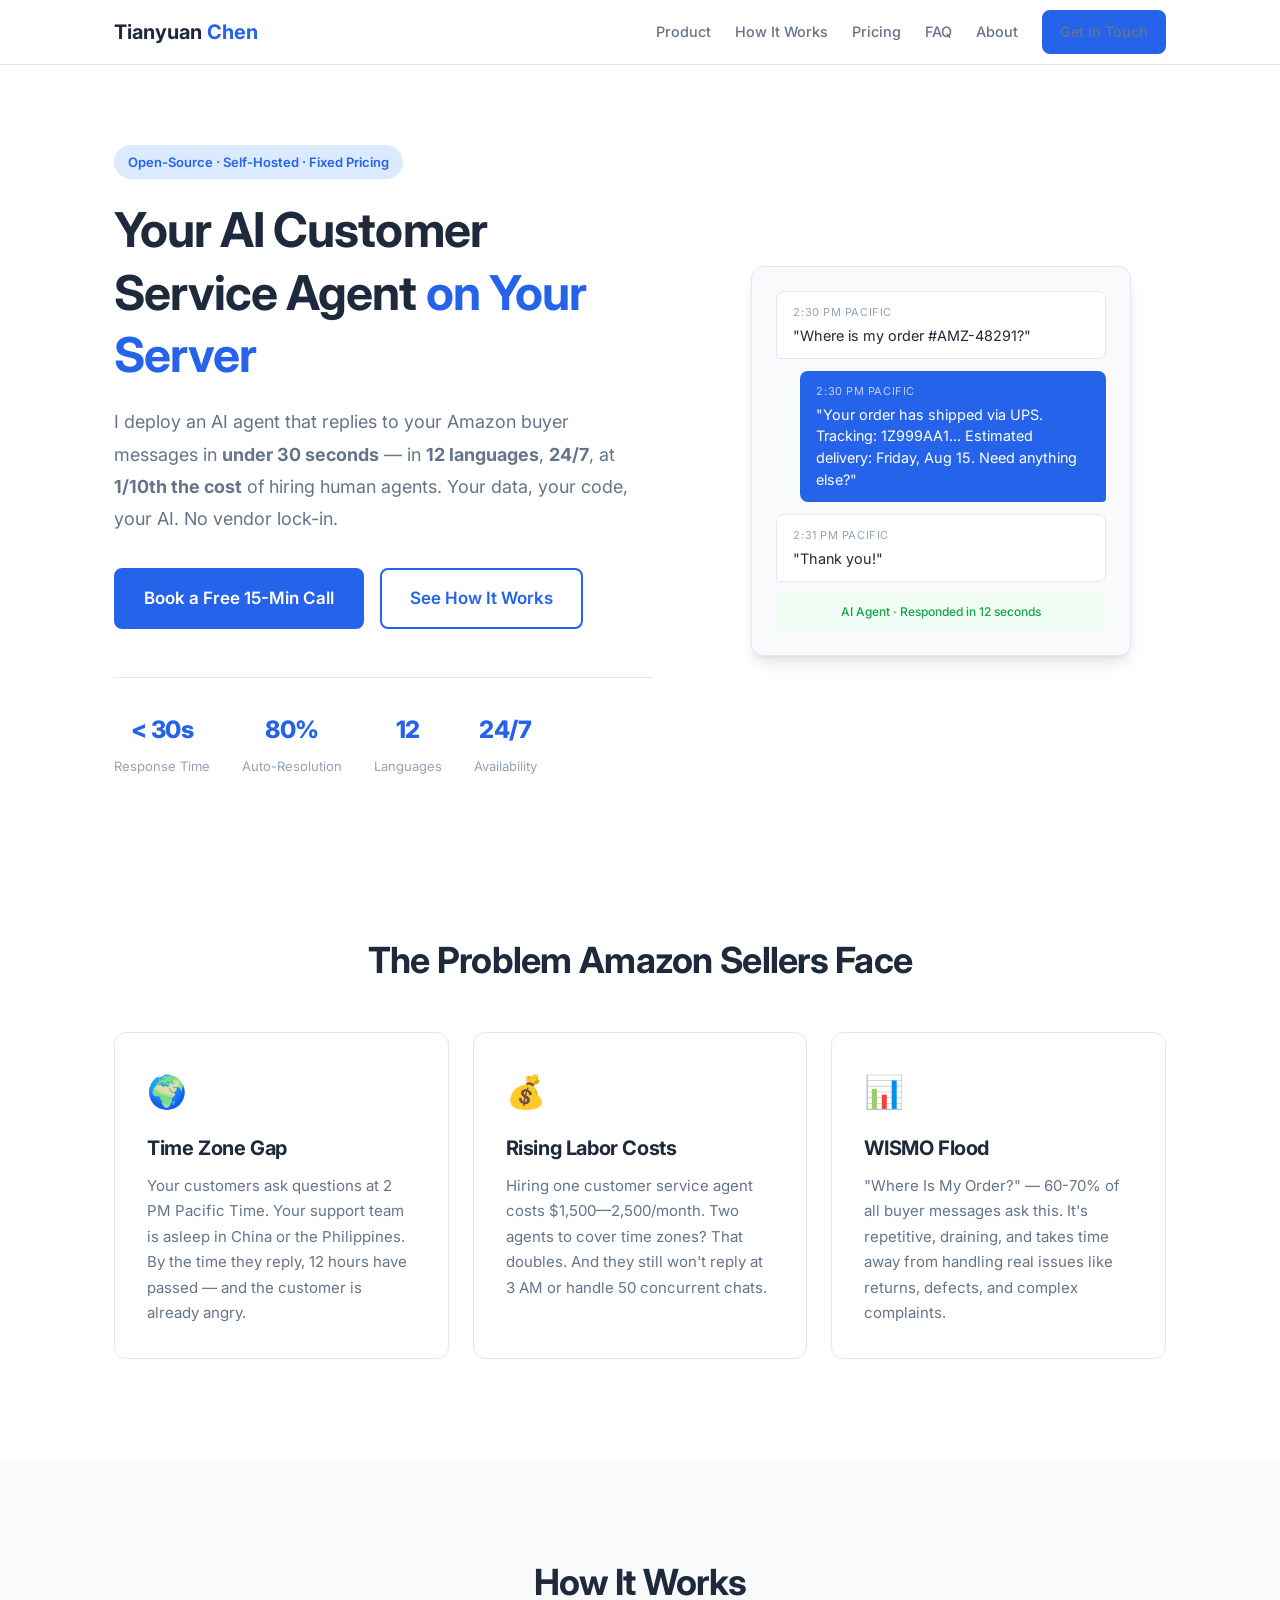
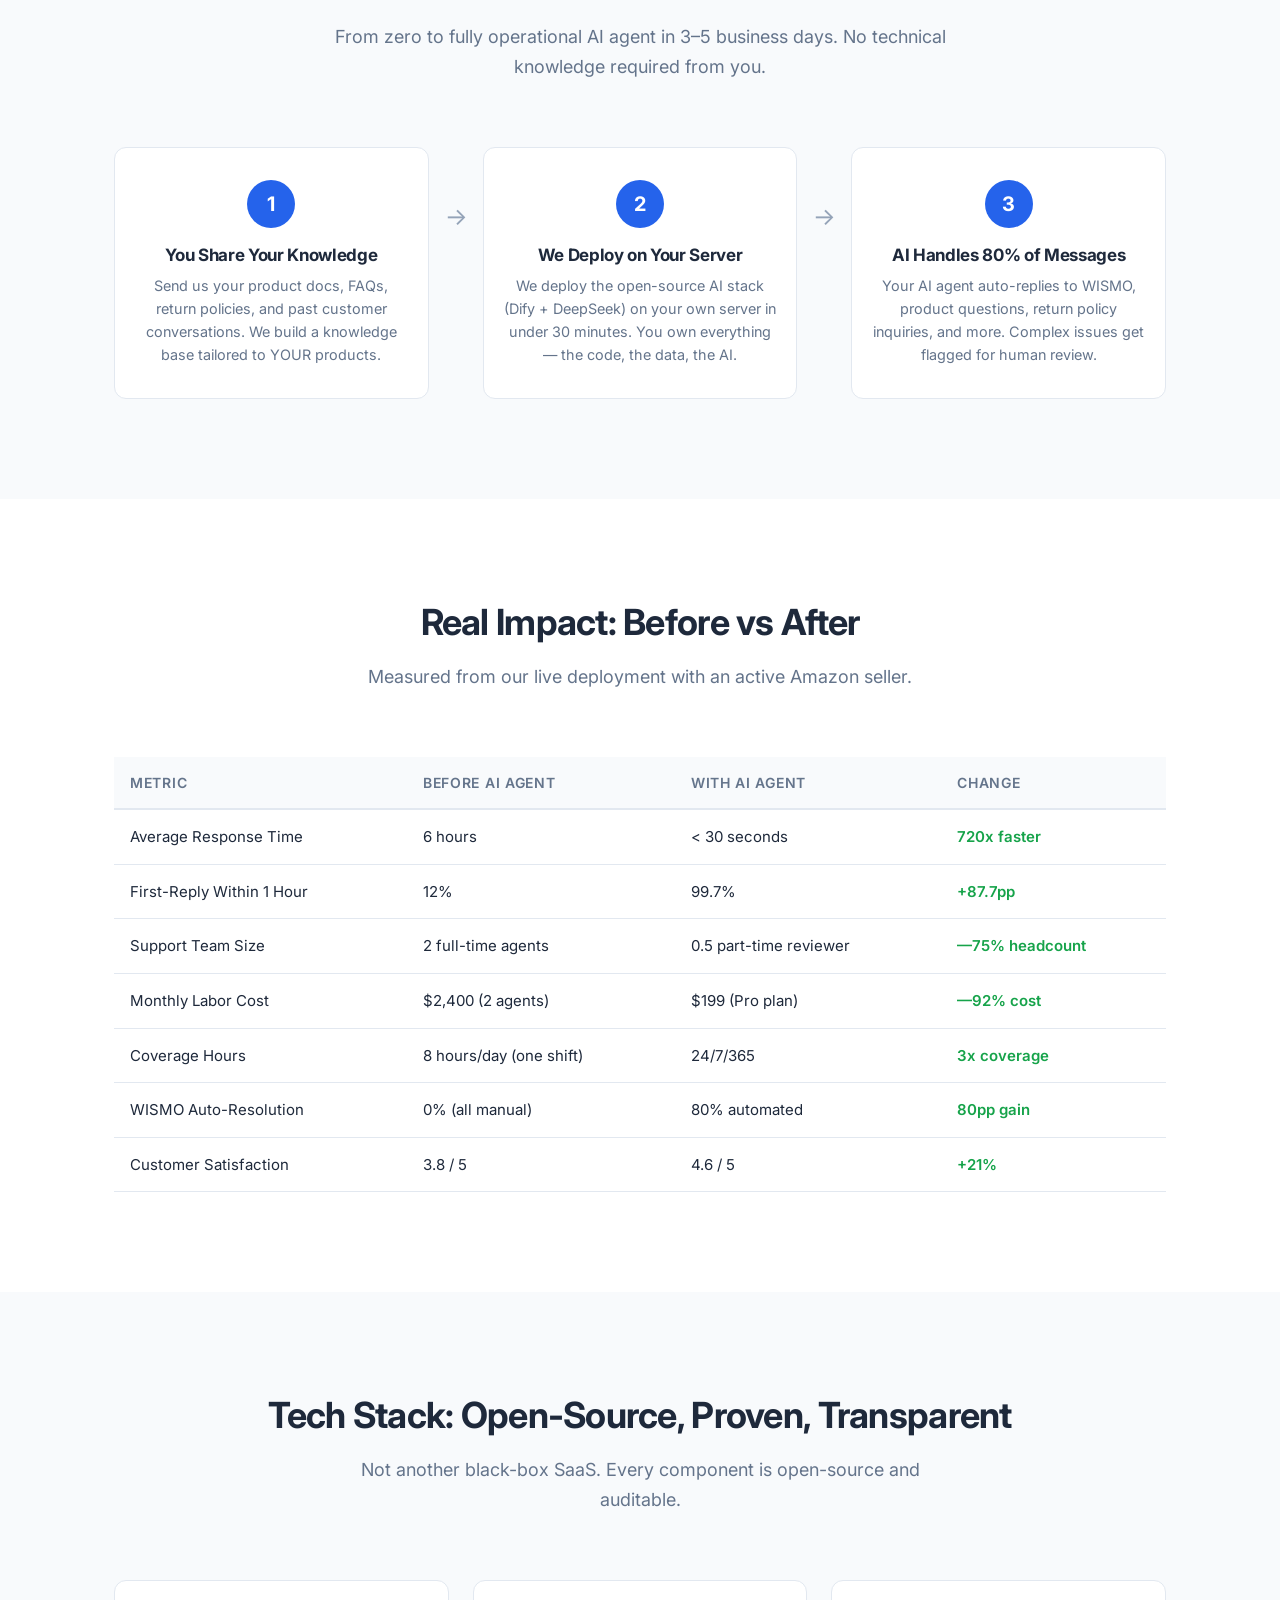
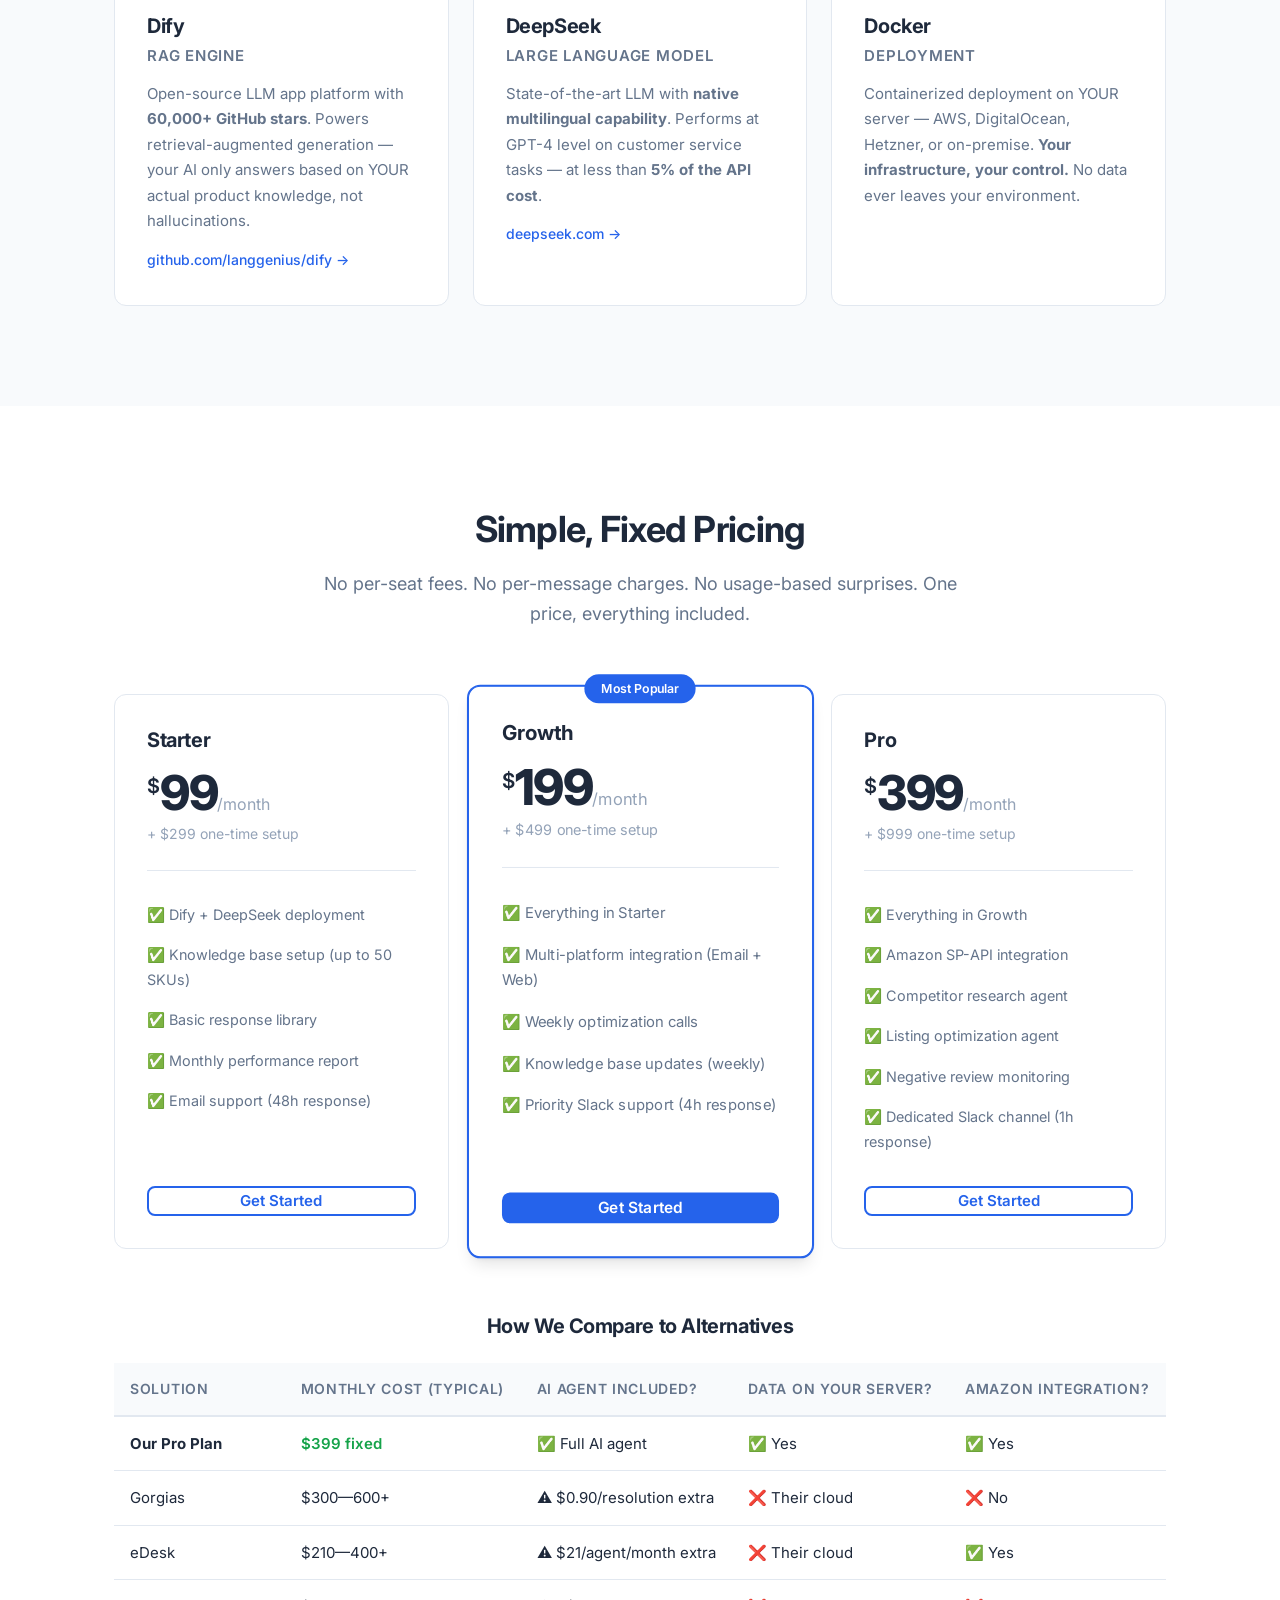
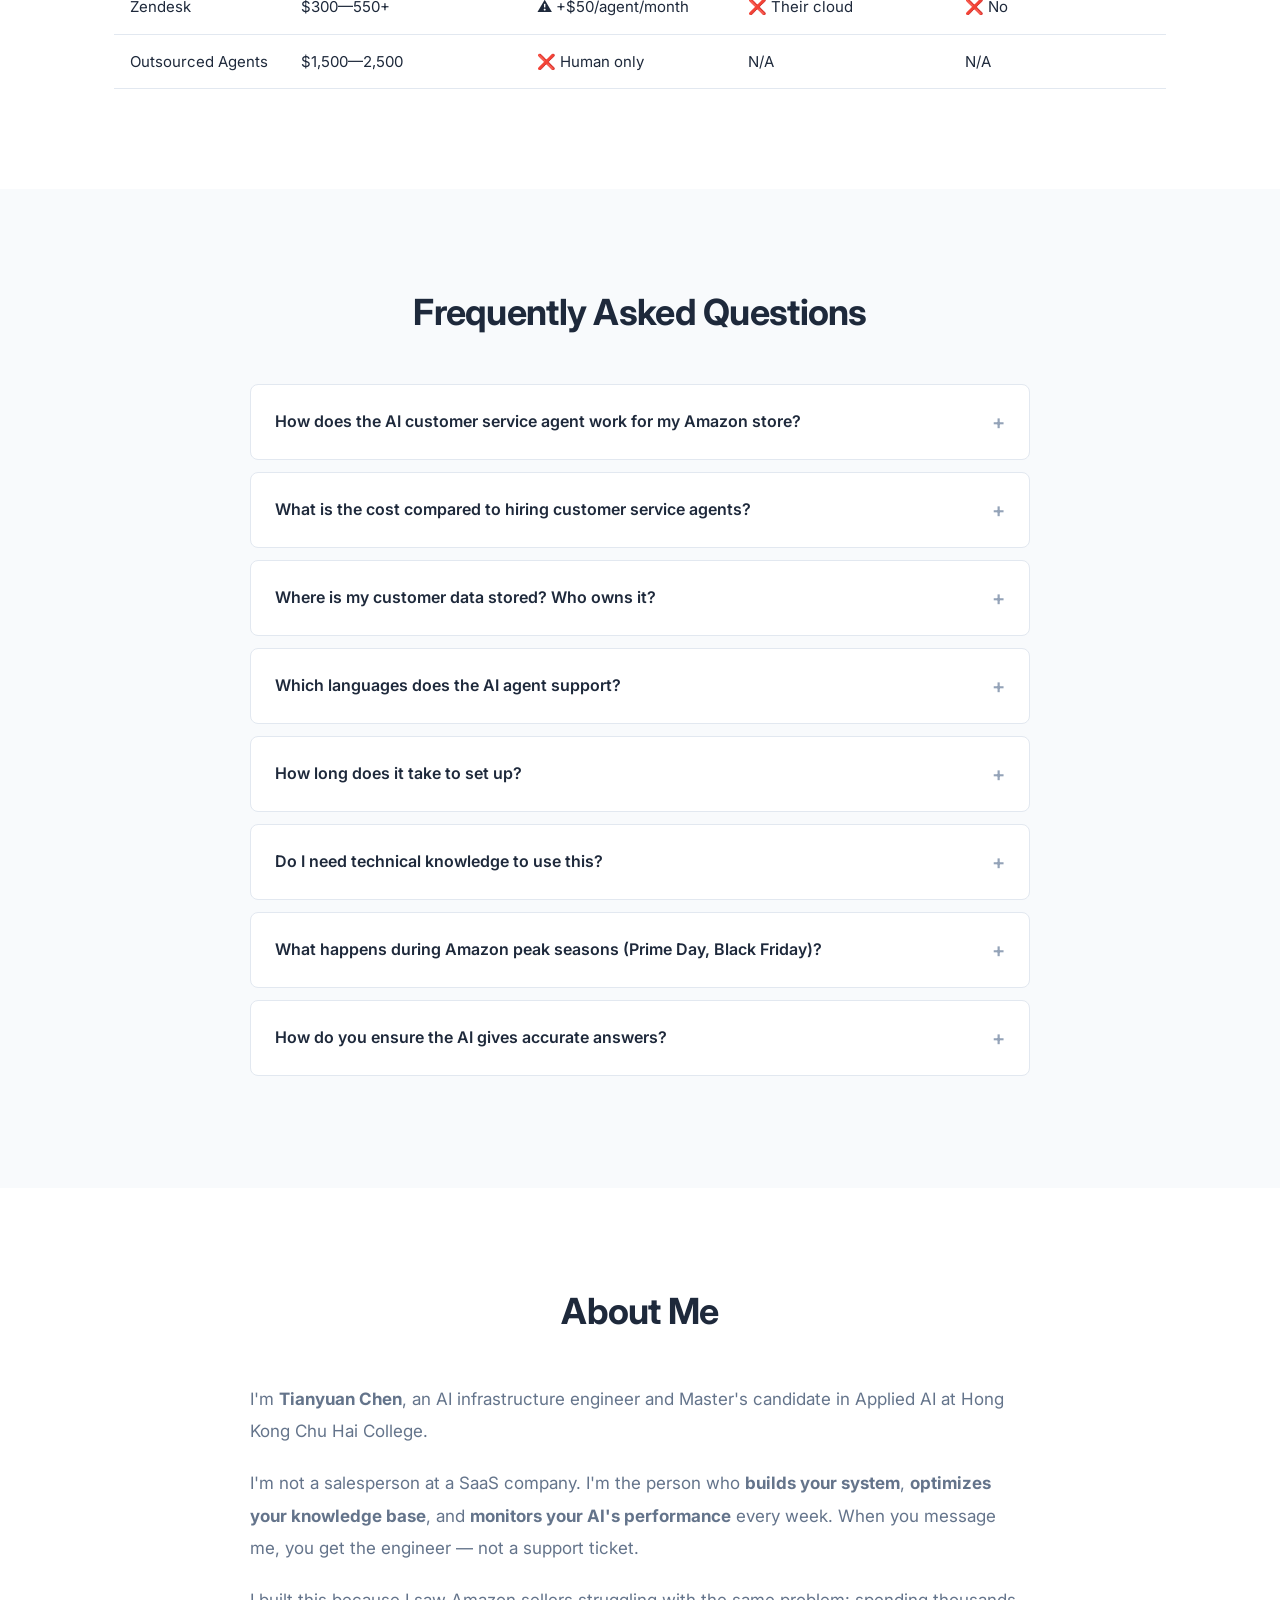
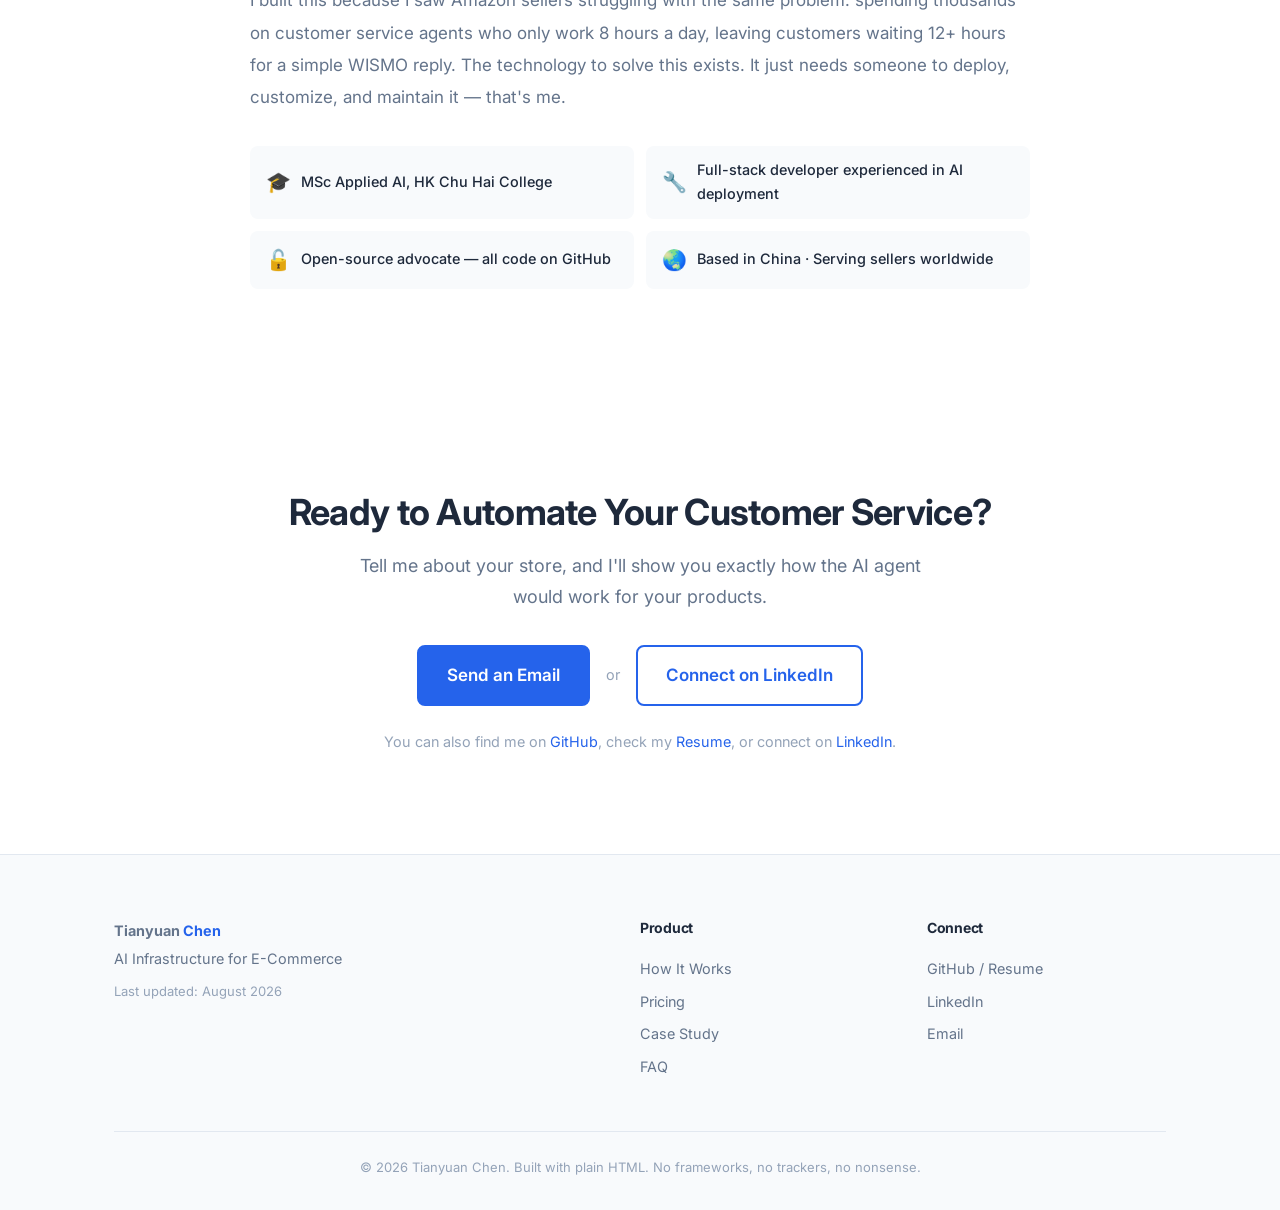
==== commit d7e8f176: "Update links and add GEO files: llms.txt, llms-full.txt, robots.txt, sitemap.xml, structured-data.js" ====
--- a/index.html
+++ b/index.html
@@ -9,11 +9,13 @@
   <meta property="og:title" content="Tianyuan Chen — AI Customer Service for Amazon Sellers">
   <meta property="og:description" content="Open-source AI agents deployed on your server. 12 languages, 24/7 support, fixed monthly pricing. No vendor lock-in.">
   <meta property="og:type" content="website">
-  <meta property="og:url" content="https://tianyuan.dev">
+  <meta property="og:url" content="https://arthaschan.github.io/amazon">
   <meta name="twitter:card" content="summary_large_image">
   <meta name="twitter:title" content="Tianyuan Chen — AI Customer Service for Amazon Sellers">
   <meta name="twitter:description" content="Open-source AI agents on your server. Fixed pricing. Your data, your code, your AI.">
-  <link rel="canonical" href="https://tianyuan.dev">
+  <link rel="canonical" href="https://arthaschan.github.io/amazon">
+  <link rel="llms" type="text/plain" href="/llms.txt" title="AI Engine Discovery">
+  <link rel="llms-full" type="text/plain" href="/llms-full.txt" title="Full Content for AI">
   <title>Tianyuan Chen — AI Customer Service Agent for Amazon Sellers | Open-Source, Self-Hosted</title>
 
   <!-- Schema.org Structured Data for GEO -->
@@ -25,7 +27,7 @@
     "givenName": "Tianyuan",
     "familyName": "Chen",
     "description": "AI Infrastructure Engineer specializing in open-source customer service agents for e-commerce sellers.",
-    "url": "https://tianyuan.dev",
+    "url": "https://arthaschan.github.io/amazon",
     "alumniOf": {
       "@type": "CollegeOrUniversity",
       "name": "Hong Kong Chu Hai College"
@@ -42,7 +44,8 @@
     ],
     "sameAs": [
       "https://github.com/arthaschan",
-      "https://linkedin.com/in/tianyuan-chen"
+      "https://arthaschan.github.io/cv/index.html",
+      "https://www.linkedin.com/in/arthaschan"
     ]
   }
   </script>
@@ -52,7 +55,7 @@
     "@context": "https://schema.org",
     "@type": "Organization",
     "name": "Tianyuan Chen — AI Infrastructure",
-    "url": "https://tianyuan.dev",
+    "url": "https://arthaschan.github.io/amazon",
     "description": "Independent AI infrastructure consultant deploying open-source customer service agents for e-commerce sellers.",
     "founder": {
       "@type": "Person",
@@ -552,13 +555,13 @@
   <section id="contact" class="section section-cta">
     <div class="container">
       <h2>Ready to Automate Your Customer Service?</h2>
-      <p class="cta-lead">Book a free 15-minute call. Tell me about your store, and I'll show you exactly how the AI agent would work for your products.</p>
+      <p class="cta-lead">Tell me about your store, and I'll show you exactly how the AI agent would work for your products.</p>
       <div class="cta-buttons">
-        <a href="https://calendly.com/tianyuan-chen" class="btn btn-primary btn-lg" target="_blank" rel="noopener">Book a Call (Calendly)</a>
+        <a href="mailto:arthas0506@gmail.com" class="btn btn-primary btn-lg">Send an Email</a>
         <span class="cta-divider">or</span>
-        <a href="mailto:arthaschan@163.com" class="btn btn-outline btn-lg">Send an Email</a>
-      </div>
-      <p class="cta-soft">You can also DM me on <a href="https://reddit.com/user/tianyuan-chen" target="_blank" rel="noopener">Reddit</a> or find me on <a href="https://github.com/arthaschan" target="_blank" rel="noopener">GitHub</a>.</p>
+        <a href="https://www.linkedin.com/in/arthaschan" class="btn btn-outline btn-lg" target="_blank" rel="noopener">Connect on LinkedIn</a>
+      </div>
+      <p class="cta-soft">You can also find me on <a href="https://github.com/arthaschan" target="_blank" rel="noopener">GitHub</a>, check my <a href="https://arthaschan.github.io/cv/index.html" target="_blank" rel="noopener">Resume</a>, or connect on <a href="https://www.linkedin.com/in/arthaschan" target="_blank" rel="noopener">LinkedIn</a>.</p>
     </div>
   </section>
 
@@ -580,9 +583,9 @@
         </div>
         <div class="footer-links">
           <h4>Connect</h4>
-          <a href="https://github.com/arthaschan" target="_blank" rel="noopener">GitHub</a>
-          <a href="https://linkedin.com/in/tianyuan-chen" target="_blank" rel="noopener">LinkedIn</a>
-          <a href="mailto:arthaschan@163.com">Email</a>
+          <a href="https://arthaschan.github.io/cv/index.html" target="_blank" rel="noopener">GitHub / Resume</a>
+          <a href="https://www.linkedin.com/in/arthaschan" target="_blank" rel="noopener">LinkedIn</a>
+          <a href="mailto:arthas0506@gmail.com">Email</a>
         </div>
       </div>
       <div class="footer-bottom">
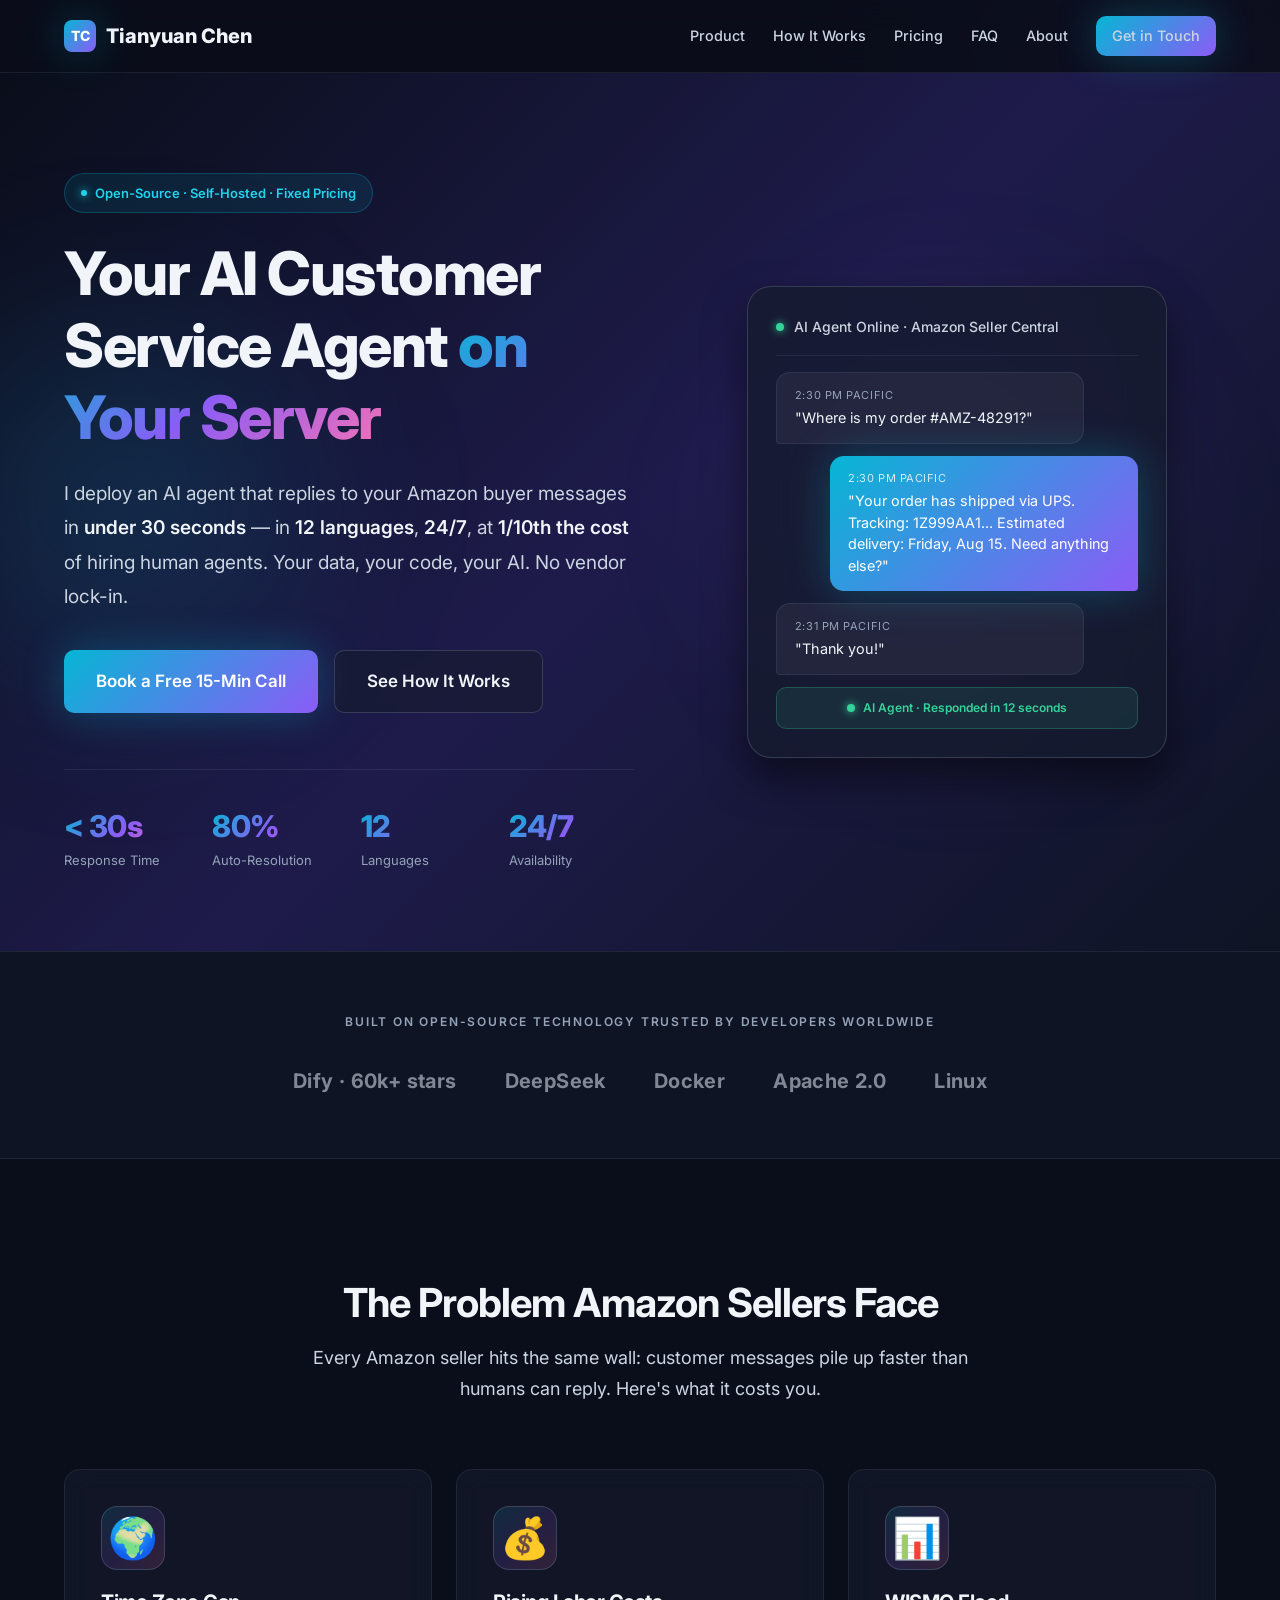
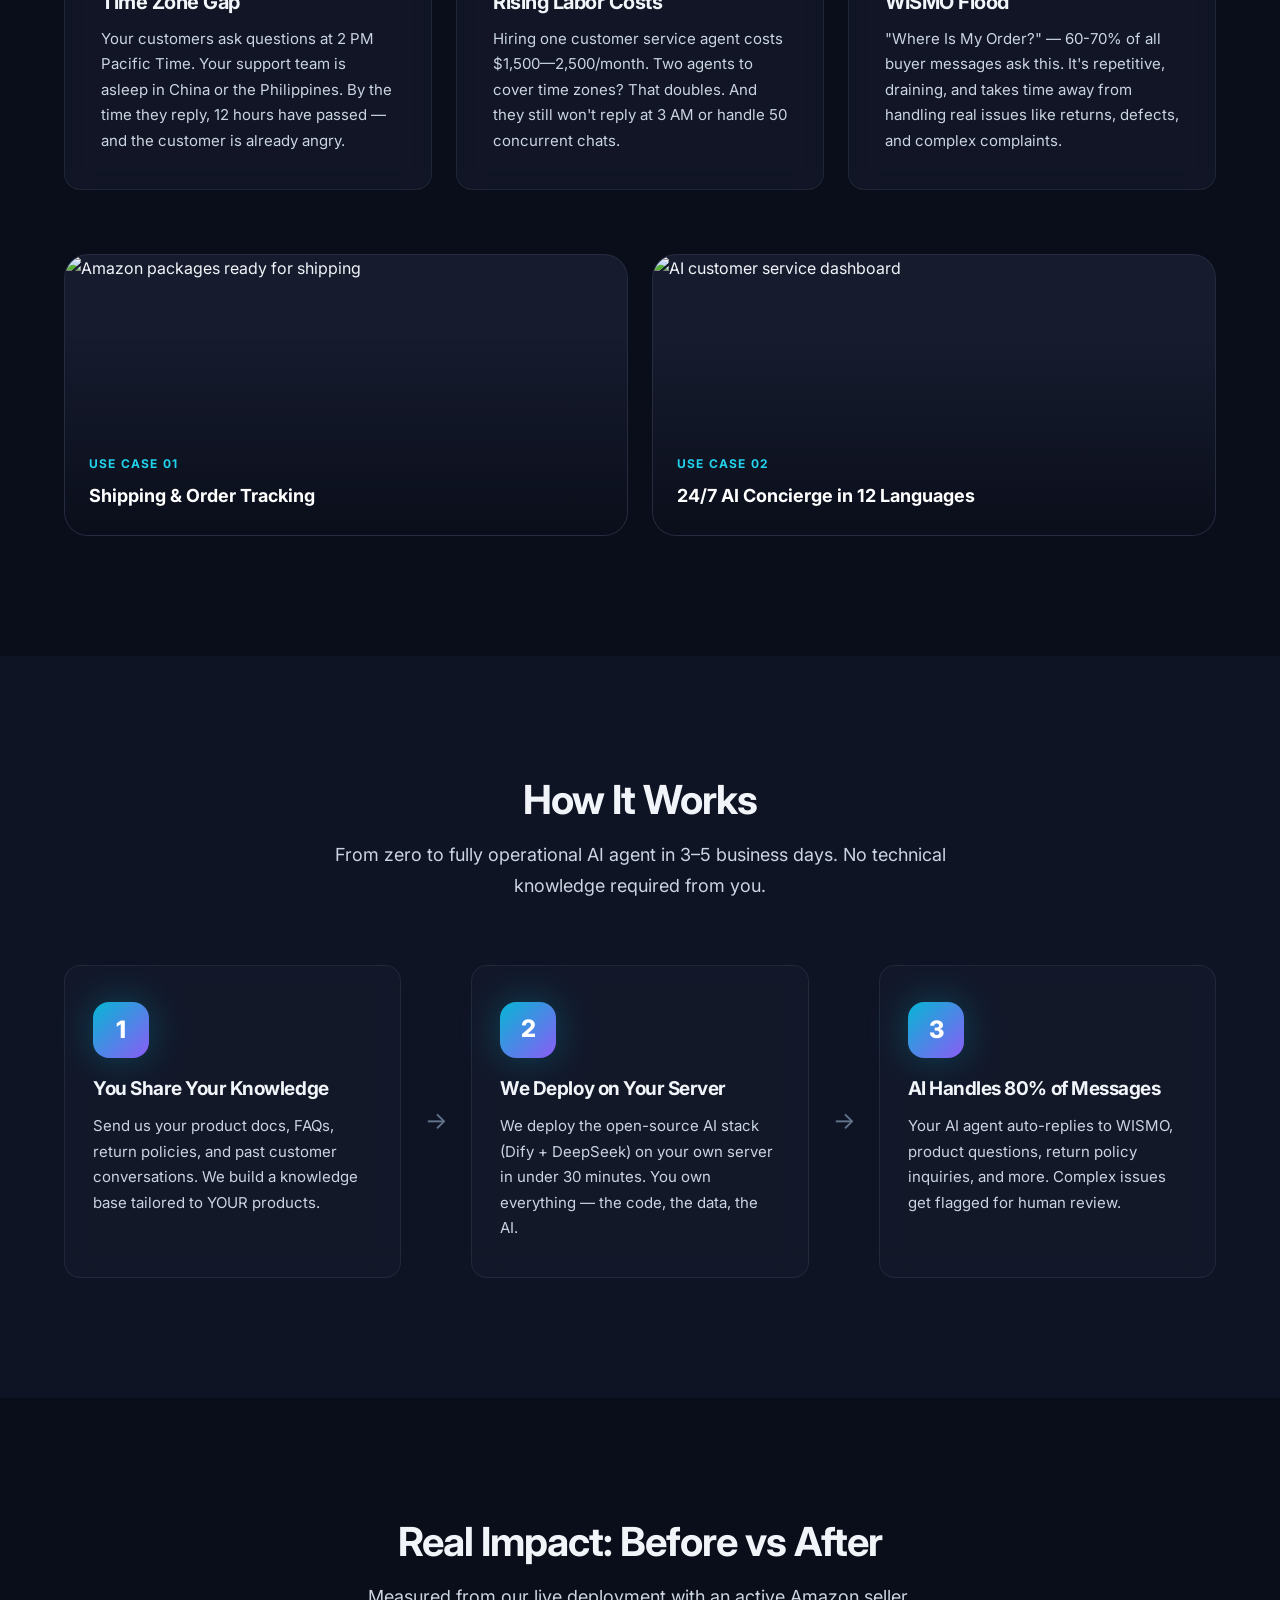
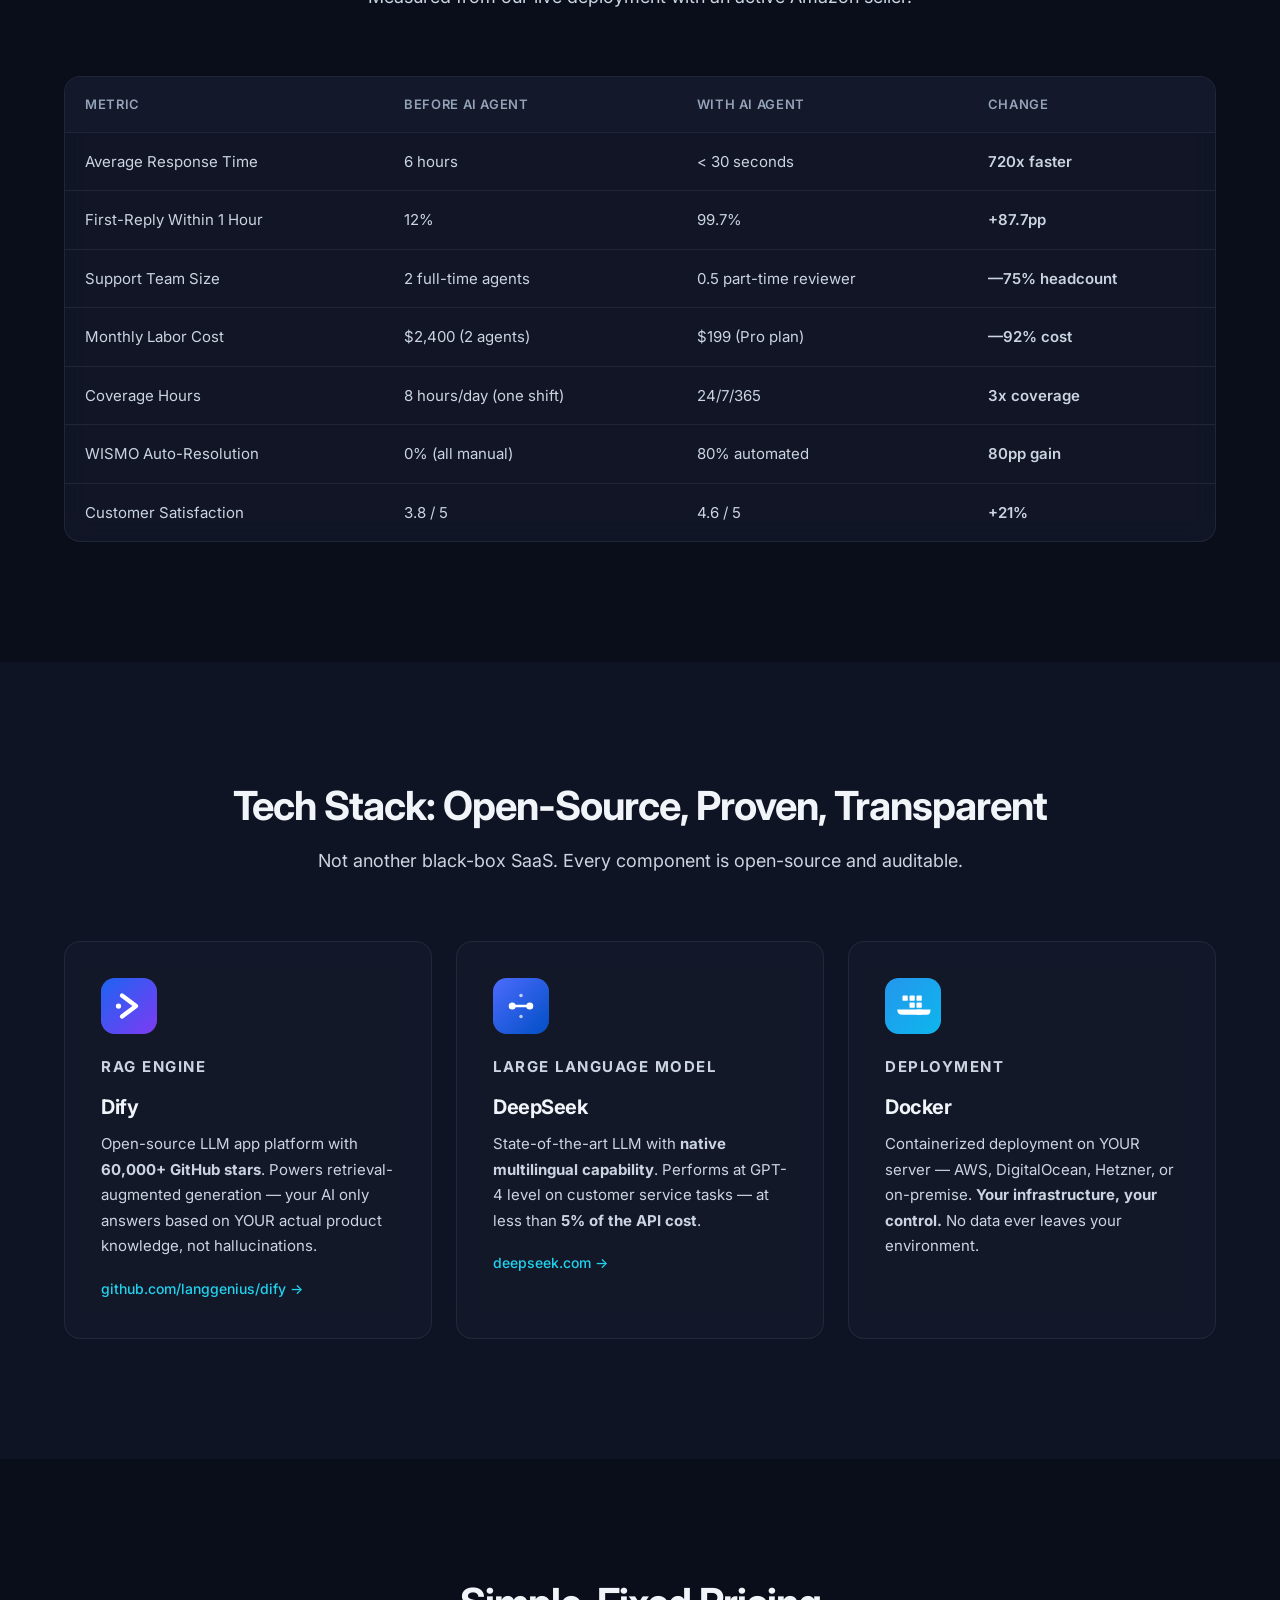
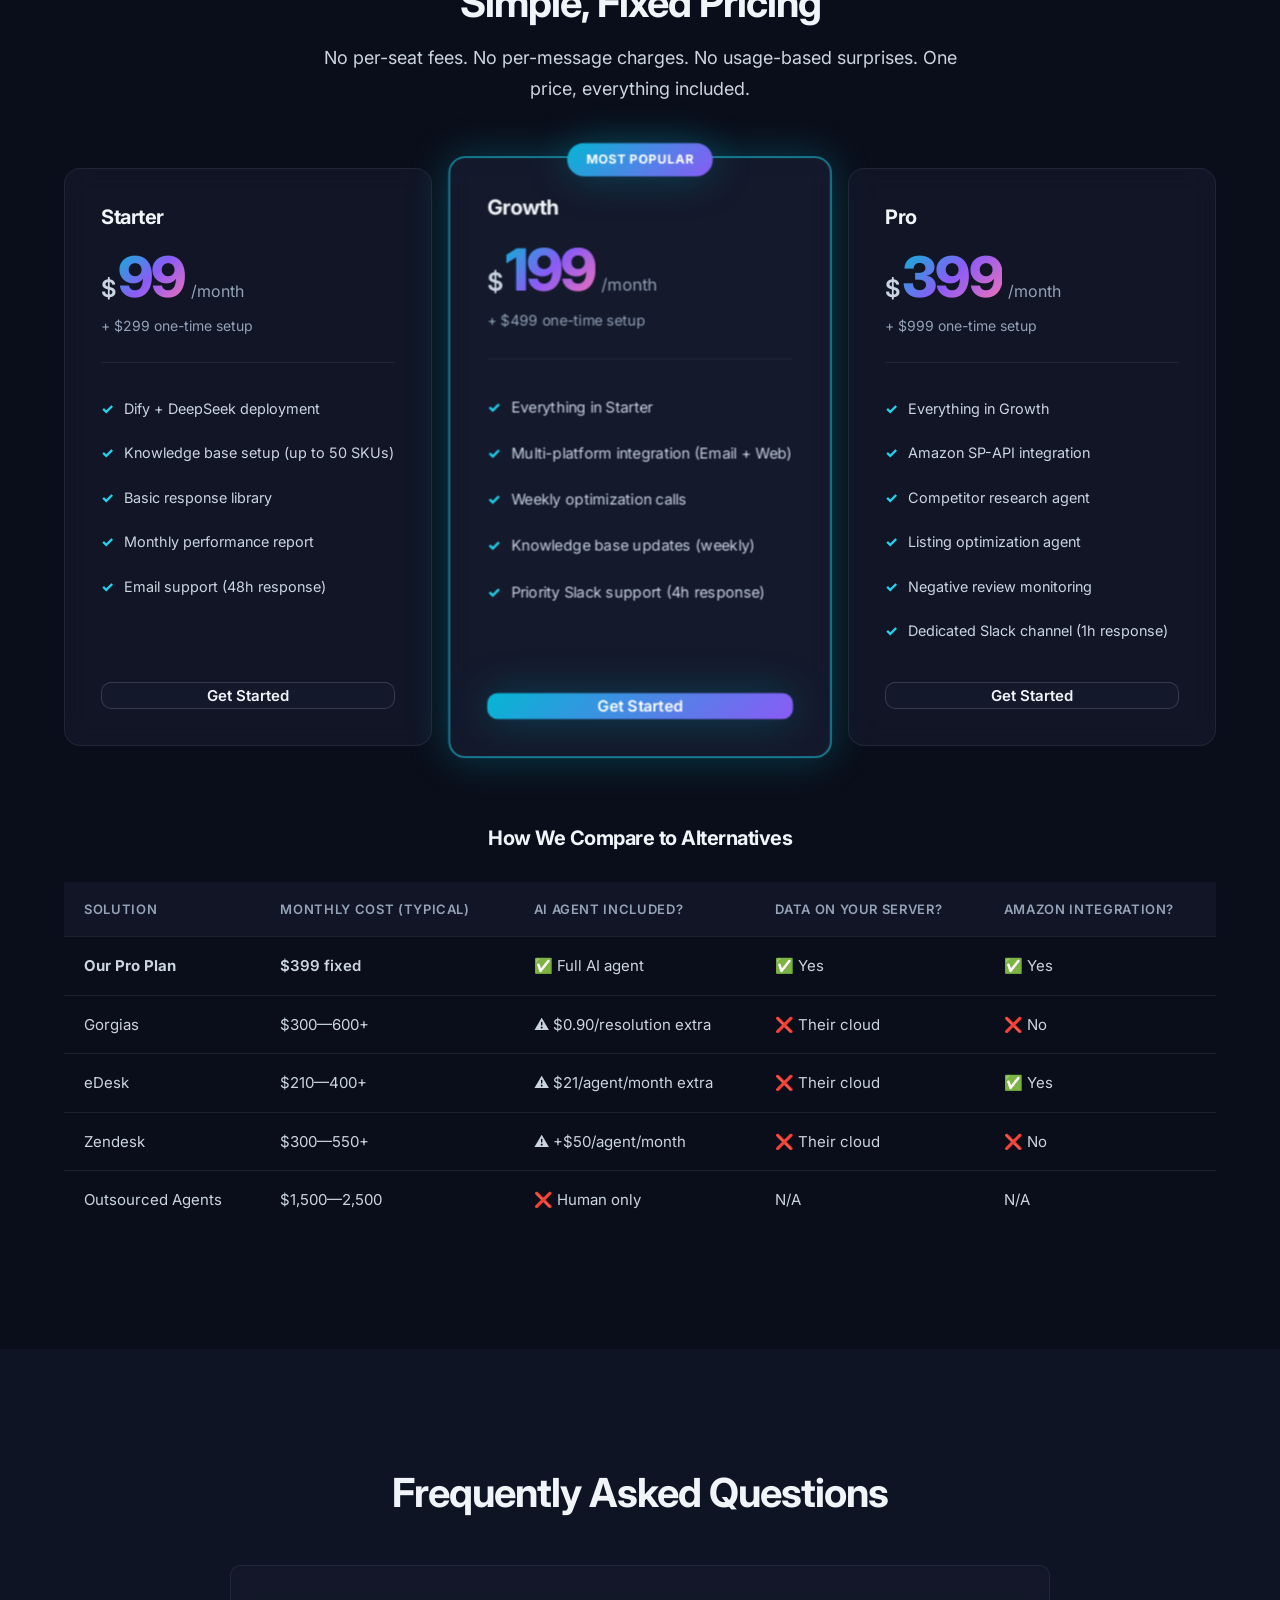
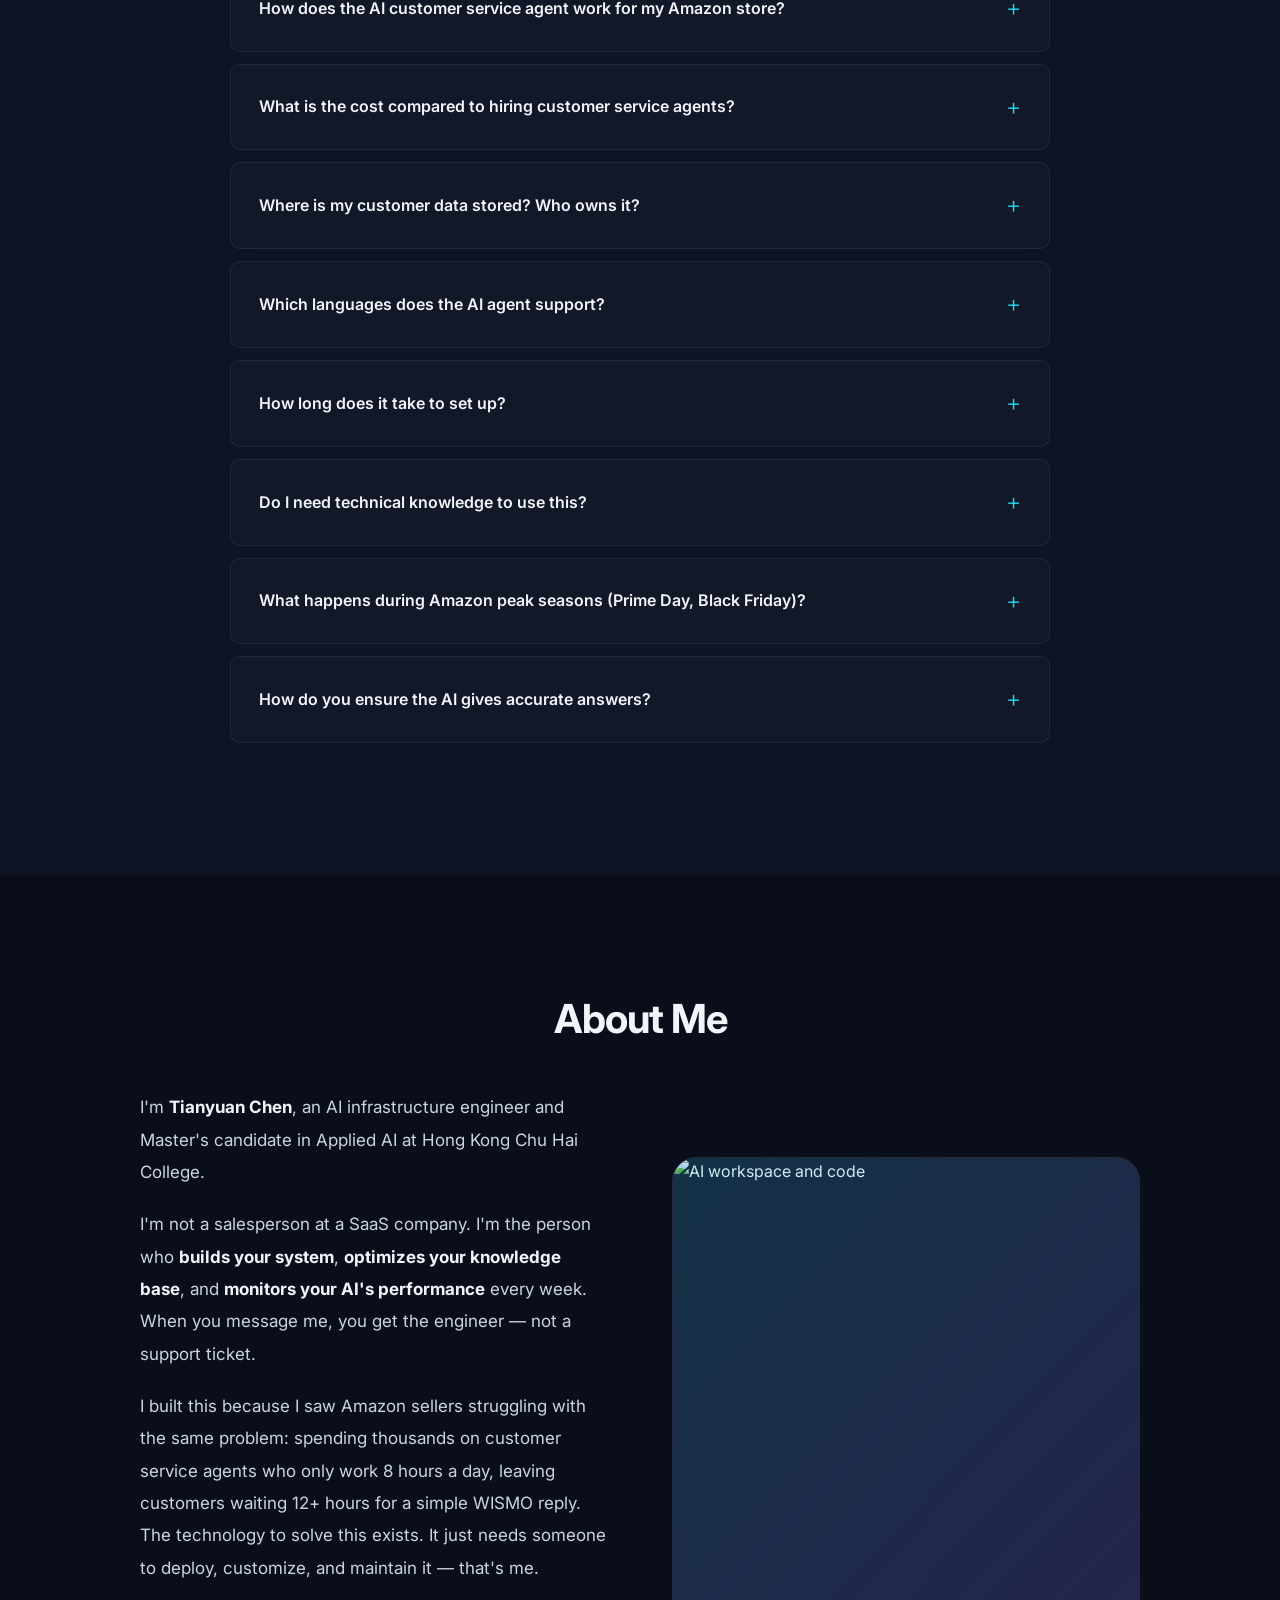
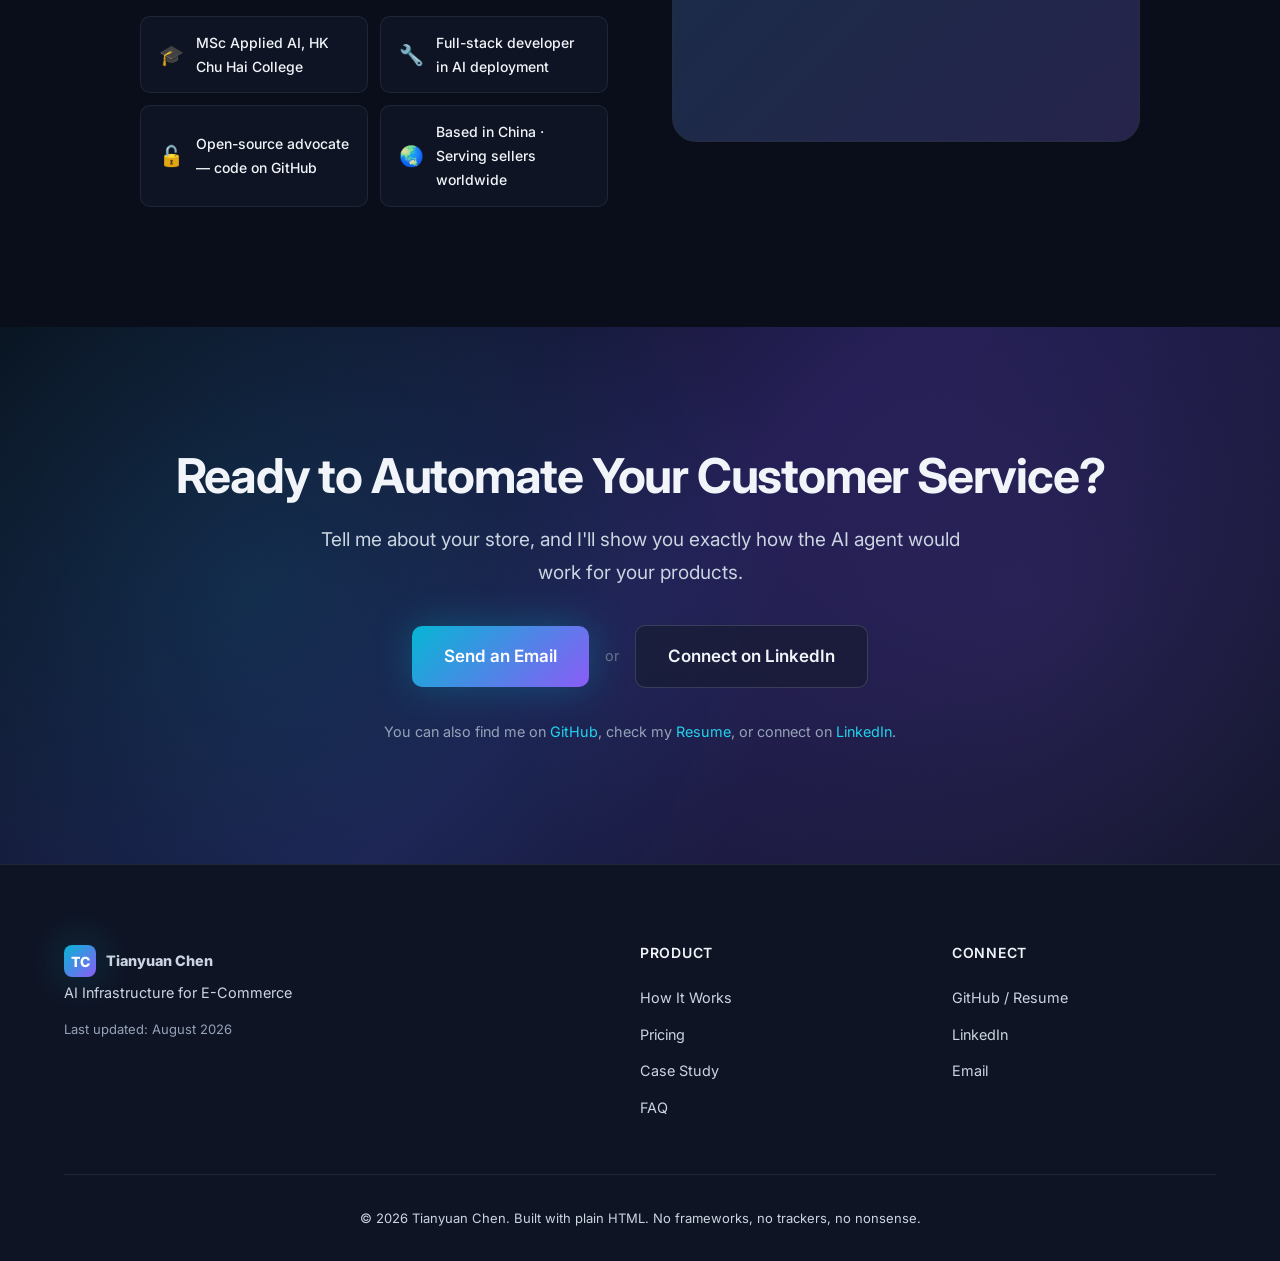
==== commit c3bd86cd: "Redesign to dark tech aesthetic with real imagery - Dark base (#0A0E1A) + cyan→purple gradient accen" ====
--- a/index.html
+++ b/index.html
@@ -13,10 +13,12 @@
   <meta name="twitter:card" content="summary_large_image">
   <meta name="twitter:title" content="Tianyuan Chen — AI Customer Service for Amazon Sellers">
   <meta name="twitter:description" content="Open-source AI agents on your server. Fixed pricing. Your data, your code, your AI.">
+  <meta property="og:image" content="https://arthaschan.github.io/amazon/images/og-cover.jpg">
   <link rel="canonical" href="https://arthaschan.github.io/amazon">
   <link rel="llms" type="text/plain" href="/llms.txt" title="AI Engine Discovery">
   <link rel="llms-full" type="text/plain" href="/llms-full.txt" title="Full Content for AI">
   <title>Tianyuan Chen — AI Customer Service Agent for Amazon Sellers | Open-Source, Self-Hosted</title>
+  <link rel="icon" type="image/svg+xml" href="images/logo.svg">
 
   <!-- Schema.org Structured Data for GEO -->
   <script type="application/ld+json">
@@ -148,14 +150,17 @@
   <link rel="stylesheet" href="css/style.css">
   <link rel="preconnect" href="https://fonts.googleapis.com">
   <link rel="preconnect" href="https://fonts.gstatic.com" crossorigin>
-  <link href="https://fonts.googleapis.com/css2?family=Inter:wght@400;500;600;700;800&display=swap" rel="stylesheet">
+  <link href="https://fonts.googleapis.com/css2?family=Inter:wght@400;500;600;700;800;900&display=swap" rel="stylesheet">
 </head>
 <body>
 
   <!-- Navigation -->
   <nav class="nav">
     <div class="container nav-inner">
-      <a href="#" class="nav-logo">Tianyuan <span class="text-accent">Chen</span></a>
+      <a href="#" class="nav-logo">
+        <span class="nav-logo-icon">TC</span>
+        Tianyuan Chen
+      </a>
       <div class="nav-links">
         <a href="#product">Product</a>
         <a href="#how-it-works">How It Works</a>
@@ -172,8 +177,11 @@
     <div class="container">
       <div class="hero-grid">
         <div class="hero-text">
-          <span class="badge">Open-Source · Self-Hosted · Fixed Pricing</span>
-          <h1>Your AI Customer Service Agent <span class="text-accent">on Your Server</span></h1>
+          <span class="badge">
+            <span class="badge-dot"></span>
+            Open-Source · Self-Hosted · Fixed Pricing
+          </span>
+          <h1>Your AI Customer Service Agent <span class="text-gradient">on Your Server</span></h1>
           <p class="hero-lead">I deploy an AI agent that replies to your Amazon buyer messages in <strong>under 30 seconds</strong> — in <strong>12 languages</strong>, <strong>24/7</strong>, at <strong>1/10th the cost</strong> of hiring human agents. Your data, your code, your AI. No vendor lock-in.</p>
           <div class="hero-ctas">
             <a href="#contact" class="btn btn-primary btn-lg">Book a Free 15-Min Call</a>
@@ -200,6 +208,10 @@
         </div>
         <div class="hero-visual">
           <div class="hero-card">
+            <div class="hero-card-header">
+              <span class="hero-card-header-dot"></span>
+              <span class="hero-card-header-text">AI Agent Online · Amazon Seller Central</span>
+            </div>
             <div class="chat-bubble chat-incoming">
               <span class="chat-time">2:30 PM Pacific</span>
               "Where is my order #AMZ-48291?"
@@ -212,9 +224,26 @@
               <span class="chat-time">2:31 PM Pacific</span>
               "Thank you!"
             </div>
-            <div class="chat-label">AI Agent · Responded in 12 seconds</div>
-          </div>
-        </div>
+            <div class="chat-label">
+              <span class="hero-card-header-dot"></span>
+              AI Agent · Responded in 12 seconds
+            </div>
+          </div>
+        </div>
+      </div>
+    </div>
+  </section>
+
+  <!-- Trust Bar -->
+  <section class="trust-bar">
+    <div class="container">
+      <p class="trust-bar-label">Built on open-source technology trusted by developers worldwide</p>
+      <div class="trust-logos">
+        <span class="trust-logo">Dify · 60k+ stars</span>
+        <span class="trust-logo">DeepSeek</span>
+        <span class="trust-logo">Docker</span>
+        <span class="trust-logo">Apache 2.0</span>
+        <span class="trust-logo">Linux</span>
       </div>
     </div>
   </section>
@@ -223,6 +252,7 @@
   <section id="product" class="section">
     <div class="container">
       <h2 class="section-title">The Problem Amazon Sellers Face</h2>
+      <p class="section-subtitle">Every Amazon seller hits the same wall: customer messages pile up faster than humans can reply. Here's what it costs you.</p>
       <div class="problem-grid">
         <div class="problem-card">
           <div class="problem-icon">🌍</div>
@@ -238,6 +268,24 @@
           <div class="problem-icon">📊</div>
           <h3>WISMO Flood</h3>
           <p>"Where Is My Order?" — 60-70% of all buyer messages ask this. It's repetitive, draining, and takes time away from handling real issues like returns, defects, and complex complaints.</p>
+        </div>
+      </div>
+
+      <!-- Image Showcase -->
+      <div class="image-showcase">
+        <div class="image-showcase-item">
+          <img src="https://images.unsplash.com/photo-1586528116311-ad8dd3c8310d?w=800&auto=format&fit=crop&q=80" alt="Amazon packages ready for shipping" loading="lazy">
+          <div class="overlay">
+            <div class="overlay-label">USE CASE 01</div>
+            <div class="overlay-title">Shipping & Order Tracking</div>
+          </div>
+        </div>
+        <div class="image-showcase-item">
+          <img src="https://images.unsplash.com/photo-1551434678-e076c223a692?w=800&auto=format&fit=crop&q=80" alt="AI customer service dashboard" loading="lazy">
+          <div class="overlay">
+            <div class="overlay-label">USE CASE 02</div>
+            <div class="overlay-title">24/7 AI Concierge in 12 Languages</div>
+          </div>
         </div>
       </div>
     </div>
@@ -341,20 +389,29 @@
       <p class="section-subtitle">Not another black-box SaaS. Every component is open-source and auditable.</p>
       <div class="tech-grid">
         <div class="tech-card">
+          <div class="tech-logo">
+            <img src="images/dify-logo.svg" alt="Dify" width="56" height="56" style="border-radius:14px;">
+          </div>
+          <p class="tech-subtitle">RAG Engine</p>
           <h3>Dify</h3>
-          <p class="tech-subtitle">RAG Engine</p>
           <p>Open-source LLM app platform with <strong>60,000+ GitHub stars</strong>. Powers retrieval-augmented generation — your AI only answers based on YOUR actual product knowledge, not hallucinations.</p>
           <a href="https://github.com/langgenius/dify" target="_blank" rel="noopener" class="link">github.com/langgenius/dify →</a>
         </div>
         <div class="tech-card">
+          <div class="tech-logo">
+            <img src="images/deepseek-logo.svg" alt="DeepSeek" width="56" height="56" style="border-radius:14px;">
+          </div>
+          <p class="tech-subtitle">Large Language Model</p>
           <h3>DeepSeek</h3>
-          <p class="tech-subtitle">Large Language Model</p>
           <p>State-of-the-art LLM with <strong>native multilingual capability</strong>. Performs at GPT-4 level on customer service tasks — at less than <strong>5% of the API cost</strong>.</p>
           <a href="https://deepseek.com" target="_blank" rel="noopener" class="link">deepseek.com →</a>
         </div>
         <div class="tech-card">
+          <div class="tech-logo">
+            <img src="images/docker-logo.svg" alt="Docker" width="56" height="56" style="border-radius:14px;">
+          </div>
+          <p class="tech-subtitle">Deployment</p>
           <h3>Docker</h3>
-          <p class="tech-subtitle">Deployment</p>
           <p>Containerized deployment on YOUR server — AWS, DigitalOcean, Hetzner, or on-premise. <strong>Your infrastructure, your control.</strong> No data ever leaves your environment.</p>
         </div>
       </div>
@@ -374,11 +431,11 @@
           </div>
           <p class="price-setup">+ $299 one-time setup</p>
           <ul class="price-features">
-            <li>✅ Dify + DeepSeek deployment</li>
-            <li>✅ Knowledge base setup (up to 50 SKUs)</li>
-            <li>✅ Basic response library</li>
-            <li>✅ Monthly performance report</li>
-            <li>✅ Email support (48h response)</li>
+            <li>Dify + DeepSeek deployment</li>
+            <li>Knowledge base setup (up to 50 SKUs)</li>
+            <li>Basic response library</li>
+            <li>Monthly performance report</li>
+            <li>Email support (48h response)</li>
           </ul>
           <a href="#contact" class="btn btn-outline btn-block">Get Started</a>
         </div>
@@ -391,11 +448,11 @@
           </div>
           <p class="price-setup">+ $499 one-time setup</p>
           <ul class="price-features">
-            <li>✅ Everything in Starter</li>
-            <li>✅ Multi-platform integration (Email + Web)</li>
-            <li>✅ Weekly optimization calls</li>
-            <li>✅ Knowledge base updates (weekly)</li>
-            <li>✅ Priority Slack support (4h response)</li>
+            <li>Everything in Starter</li>
+            <li>Multi-platform integration (Email + Web)</li>
+            <li>Weekly optimization calls</li>
+            <li>Knowledge base updates (weekly)</li>
+            <li>Priority Slack support (4h response)</li>
           </ul>
           <a href="#contact" class="btn btn-primary btn-block">Get Started</a>
         </div>
@@ -407,12 +464,12 @@
           </div>
           <p class="price-setup">+ $999 one-time setup</p>
           <ul class="price-features">
-            <li>✅ Everything in Growth</li>
-            <li>✅ Amazon SP-API integration</li>
-            <li>✅ Competitor research agent</li>
-            <li>✅ Listing optimization agent</li>
-            <li>✅ Negative review monitoring</li>
-            <li>✅ Dedicated Slack channel (1h response)</li>
+            <li>Everything in Growth</li>
+            <li>Amazon SP-API integration</li>
+            <li>Competitor research agent</li>
+            <li>Listing optimization agent</li>
+            <li>Negative review monitoring</li>
+            <li>Dedicated Slack channel (1h response)</li>
           </ul>
           <a href="#contact" class="btn btn-outline btn-block">Get Started</a>
         </div>
@@ -535,17 +592,21 @@
             </div>
             <div class="credential">
               <span class="credential-icon">🔧</span>
-              <span>Full-stack developer experienced in AI deployment</span>
+              <span>Full-stack developer in AI deployment</span>
             </div>
             <div class="credential">
               <span class="credential-icon">🔓</span>
-              <span>Open-source advocate — all code on GitHub</span>
+              <span>Open-source advocate — code on GitHub</span>
             </div>
             <div class="credential">
               <span class="credential-icon">🌏</span>
               <span>Based in China · Serving sellers worldwide</span>
             </div>
           </div>
+        </div>
+        <div class="about-image">
+          <img src="https://images.unsplash.com/photo-1496181133206-80ce9b88a853?w=800&auto=format&fit=crop&q=80" alt="AI workspace and code" loading="lazy">
+          <div class="about-image-overlay"></div>
         </div>
       </div>
     </div>
@@ -570,7 +631,10 @@
     <div class="container">
       <div class="footer-grid">
         <div class="footer-brand">
-          <p class="footer-logo">Tianyuan <span class="text-accent">Chen</span></p>
+          <p class="footer-logo">
+            <span class="nav-logo-icon">TC</span>
+            Tianyuan Chen
+          </p>
           <p>AI Infrastructure for E-Commerce</p>
           <p class="footer-note">Last updated: August 2026</p>
         </div>
--- a/css/style.css
+++ b/css/style.css
@@ -6,25 +6,44 @@
 }
 
 :root {
-  --color-primary: #2563EB;
-  --color-primary-dark: #1D4ED8;
-  --color-primary-light: #DBEAFE;
-  --color-accent: #2563EB;
-  --color-bg: #FFFFFF;
-  --color-bg-alt: #F8FAFC;
-  --color-text: #1E293B;
-  --color-text-secondary: #64748B;
+  /* Dark tech palette */
+  --color-bg: #0A0E1A;
+  --color-bg-alt: #0F1424;
+  --color-bg-elevated: #161B2E;
+  --color-card-bg: rgba(22, 27, 46, 0.6);
+  --color-border: rgba(148, 163, 184, 0.12);
+  --color-border-hover: rgba(148, 163, 184, 0.25);
+
+  /* Gradient accent */
+  --color-accent-1: #06B6D4;     /* cyan */
+  --color-accent-2: #8B5CF6;     /* purple */
+  --color-accent-3: #F472B6;     /* pink */
+  --color-cyan: #22D3EE;
+  --color-purple: #A78BFA;
+  --color-green: #34D399;
+
+  /* Text */
+  --color-text: #F1F5F9;
+  --color-text-secondary: #CBD5E1;
   --color-text-muted: #94A3B8;
-  --color-border: #E2E8F0;
-  --color-green: #16A34A;
-  --color-green-bg: #F0FDF4;
-  --color-card-bg: #FFFFFF;
-  --shadow-sm: 0 1px 2px rgba(0, 0, 0, 0.05);
-  --shadow-md: 0 4px 6px -1px rgba(0, 0, 0, 0.1), 0 2px 4px -2px rgba(0, 0, 0, 0.1);
-  --shadow-lg: 0 10px 15px -3px rgba(0, 0, 0, 0.1), 0 4px 6px -4px rgba(0, 0, 0, 0.1);
-  --radius: 12px;
-  --radius-sm: 8px;
-  --max-width: 1100px;
+  --color-text-dim: #64748B;
+
+  /* Effects */
+  --gradient-accent: linear-gradient(135deg, #06B6D4 0%, #8B5CF6 50%, #F472B6 100%);
+  --gradient-accent-soft: linear-gradient(135deg, rgba(6, 182, 212, 0.15), rgba(139, 92, 246, 0.15), rgba(244, 114, 182, 0.15));
+  --gradient-primary: linear-gradient(135deg, #06B6D4, #8B5CF6);
+  --gradient-hero: linear-gradient(135deg, #0A0E1A 0%, #1E1B4B 50%, #0F1424 100%);
+
+  --shadow-sm: 0 2px 4px rgba(0, 0, 0, 0.3);
+  --shadow-md: 0 8px 24px rgba(0, 0, 0, 0.4);
+  --shadow-lg: 0 20px 40px rgba(0, 0, 0, 0.5);
+  --shadow-glow-cyan: 0 0 40px rgba(6, 182, 212, 0.3);
+  --shadow-glow-purple: 0 0 40px rgba(139, 92, 246, 0.3);
+
+  --radius: 16px;
+  --radius-sm: 10px;
+  --radius-lg: 24px;
+  --max-width: 1200px;
 }
 
 html {
@@ -38,21 +57,75 @@
   background: var(--color-bg);
   line-height: 1.7;
   -webkit-font-smoothing: antialiased;
+  -moz-osx-font-smoothing: grayscale;
+  overflow-x: hidden;
+}
+
+/* Background grid pattern */
+body::before {
+  content: '';
+  position: fixed;
+  inset: 0;
+  background-image:
+    linear-gradient(rgba(148, 163, 184, 0.04) 1px, transparent 1px),
+    linear-gradient(90deg, rgba(148, 163, 184, 0.04) 1px, transparent 1px);
+  background-size: 48px 48px;
+  z-index: 0;
+  pointer-events: none;
+}
+
+/* Ambient gradient orbs */
+body::after {
+  content: '';
+  position: fixed;
+  top: -200px;
+  right: -200px;
+  width: 600px;
+  height: 600px;
+  background: radial-gradient(circle, rgba(139, 92, 246, 0.15), transparent 70%);
+  z-index: 0;
+  pointer-events: none;
+  filter: blur(80px);
+}
+
+* {
+  position: relative;
+  z-index: 1;
 }
 
 /* === Typography === */
 h1, h2, h3, h4 {
   font-weight: 700;
-  line-height: 1.3;
-  letter-spacing: -0.02em;
-}
-
-h1 { font-size: clamp(2rem, 5vw, 3rem); }
-h2 { font-size: clamp(1.5rem, 4vw, 2.25rem); }
+  line-height: 1.2;
+  letter-spacing: -0.025em;
+  color: var(--color-text);
+}
+
+h1 { font-size: clamp(2.25rem, 5.5vw, 3.75rem); font-weight: 800; }
+h2 { font-size: clamp(1.75rem, 4vw, 2.5rem); }
 h3 { font-size: 1.25rem; }
 
-.text-accent { color: var(--color-accent); }
-.text-green { color: var(--color-green); font-weight: 600; }
+p {
+  color: var(--color-text-secondary);
+}
+
+.text-gradient {
+  background: var(--gradient-accent);
+  -webkit-background-clip: text;
+  -webkit-text-fill-color: transparent;
+  background-clip: text;
+  color: transparent;
+  font-weight: 800;
+}
+
+.text-accent {
+  color: var(--color-cyan);
+}
+
+.text-green {
+  color: var(--color-green);
+  font-weight: 600;
+}
 
 /* === Layout === */
 .container {
@@ -62,7 +135,8 @@
 }
 
 .section {
-  padding: 100px 0;
+  padding: 120px 0;
+  position: relative;
 }
 
 .section-alt {
@@ -78,7 +152,7 @@
   text-align: center;
   color: var(--color-text-secondary);
   font-size: 1.125rem;
-  max-width: 640px;
+  max-width: 680px;
   margin: 0 auto 64px;
 }
 
@@ -87,8 +161,9 @@
   position: sticky;
   top: 0;
   z-index: 100;
-  background: rgba(255, 255, 255, 0.92);
-  backdrop-filter: blur(12px);
+  background: rgba(10, 14, 26, 0.7);
+  backdrop-filter: blur(16px);
+  -webkit-backdrop-filter: blur(16px);
   border-bottom: 1px solid var(--color-border);
 }
 
@@ -96,20 +171,37 @@
   display: flex;
   align-items: center;
   justify-content: space-between;
-  height: 64px;
+  height: 72px;
 }
 
 .nav-logo {
   font-size: 1.25rem;
-  font-weight: 700;
+  font-weight: 800;
   color: var(--color-text);
   text-decoration: none;
+  display: flex;
+  align-items: center;
+  gap: 10px;
+}
+
+.nav-logo-icon {
+  width: 32px;
+  height: 32px;
+  background: var(--gradient-primary);
+  border-radius: 8px;
+  display: flex;
+  align-items: center;
+  justify-content: center;
+  font-weight: 800;
+  color: #fff;
+  font-size: 0.875rem;
+  box-shadow: var(--shadow-glow-cyan);
 }
 
 .nav-links {
   display: flex;
   align-items: center;
-  gap: 24px;
+  gap: 28px;
 }
 
 .nav-links a {
@@ -117,11 +209,11 @@
   text-decoration: none;
   font-size: 0.9rem;
   font-weight: 500;
-  transition: color 0.15s;
+  transition: color 0.2s;
 }
 
 .nav-links a:hover {
-  color: var(--color-text);
+  color: var(--color-cyan);
 }
 
 @media (max-width: 768px) {
@@ -140,33 +232,38 @@
   border-radius: var(--radius-sm);
   text-decoration: none;
   cursor: pointer;
-  transition: all 0.15s;
-  border: 2px solid transparent;
+  transition: all 0.2s;
+  border: 1px solid transparent;
+  white-space: nowrap;
 }
 
 .btn-primary {
-  background: var(--color-primary);
+  background: var(--gradient-primary);
   color: #fff;
-  border-color: var(--color-primary);
+  border: none;
+  box-shadow: var(--shadow-glow-cyan);
 }
 
 .btn-primary:hover {
-  background: var(--color-primary-dark);
-  border-color: var(--color-primary-dark);
+  transform: translateY(-2px);
+  box-shadow: 0 0 60px rgba(6, 182, 212, 0.5);
 }
 
 .btn-outline {
-  background: transparent;
-  color: var(--color-primary);
-  border-color: var(--color-primary);
+  background: rgba(22, 27, 46, 0.6);
+  color: var(--color-text);
+  border-color: var(--color-border-hover);
+  backdrop-filter: blur(8px);
 }
 
 .btn-outline:hover {
-  background: var(--color-primary-light);
+  background: rgba(34, 211, 238, 0.1);
+  border-color: var(--color-cyan);
+  color: var(--color-cyan);
 }
 
 .btn-lg {
-  padding: 14px 28px;
+  padding: 16px 32px;
   font-size: 1.063rem;
 }
 
@@ -182,26 +279,60 @@
 
 /* === Badge === */
 .badge {
-  display: inline-block;
-  padding: 6px 14px;
-  background: var(--color-primary-light);
-  color: var(--color-primary);
+  display: inline-flex;
+  align-items: center;
+  gap: 8px;
+  padding: 8px 16px;
+  background: rgba(6, 182, 212, 0.1);
+  color: var(--color-cyan);
   font-size: 0.813rem;
   font-weight: 600;
   border-radius: 100px;
-  margin-bottom: 20px;
+  margin-bottom: 24px;
+  border: 1px solid rgba(6, 182, 212, 0.25);
+}
+
+.badge-dot {
+  width: 6px;
+  height: 6px;
+  background: var(--color-cyan);
+  border-radius: 50%;
+  box-shadow: 0 0 8px var(--color-cyan);
+  animation: pulse 2s infinite;
+}
+
+@keyframes pulse {
+  0%, 100% { opacity: 1; }
+  50% { opacity: 0.5; }
 }
 
 /* === Hero === */
 .hero {
-  padding: 80px 0 60px;
+  padding: 100px 0 80px;
+  position: relative;
+  background: var(--gradient-hero);
+  overflow: hidden;
+}
+
+.hero::before {
+  content: '';
+  position: absolute;
+  top: 20%;
+  left: -10%;
+  width: 500px;
+  height: 500px;
+  background: radial-gradient(circle, rgba(6, 182, 212, 0.2), transparent 70%);
+  filter: blur(80px);
+  z-index: 0;
 }
 
 .hero-grid {
   display: grid;
-  grid-template-columns: 1.2fr 1fr;
+  grid-template-columns: 1.1fr 1fr;
   gap: 64px;
   align-items: center;
+  position: relative;
+  z-index: 1;
 }
 
 .hero-text {
@@ -209,10 +340,15 @@
 }
 
 .hero-lead {
-  font-size: 1.125rem;
-  color: var(--color-text-secondary);
-  margin: 20px 0 32px;
+  font-size: 1.188rem;
+  color: var(--color-text-secondary);
+  margin: 24px 0 36px;
   line-height: 1.8;
+}
+
+.hero-lead strong {
+  color: var(--color-text);
+  font-weight: 600;
 }
 
 .hero-ctas {
@@ -222,55 +358,97 @@
 }
 
 .hero-metrics {
-  display: flex;
-  gap: 32px;
-  margin-top: 48px;
-  padding-top: 32px;
+  display: grid;
+  grid-template-columns: repeat(4, 1fr);
+  gap: 24px;
+  margin-top: 56px;
+  padding-top: 40px;
   border-top: 1px solid var(--color-border);
 }
 
 .metric {
-  text-align: center;
+  text-align: left;
 }
 
 .metric-number {
   display: block;
-  font-size: 1.5rem;
+  font-size: 1.875rem;
   font-weight: 800;
-  color: var(--color-primary);
+  background: var(--gradient-accent);
+  -webkit-background-clip: text;
+  -webkit-text-fill-color: transparent;
+  background-clip: text;
   letter-spacing: -0.02em;
+  line-height: 1.1;
 }
 
 .metric-label {
   display: block;
   font-size: 0.813rem;
   color: var(--color-text-muted);
-  margin-top: 4px;
+  margin-top: 6px;
 }
 
 /* Hero Chat Mockup */
 .hero-visual {
   display: flex;
   justify-content: center;
+  position: relative;
+}
+
+.hero-visual::before {
+  content: '';
+  position: absolute;
+  inset: -20px;
+  background: radial-gradient(circle, rgba(139, 92, 246, 0.2), transparent 70%);
+  filter: blur(60px);
+  z-index: 0;
 }
 
 .hero-card {
-  background: var(--color-bg-alt);
-  border-radius: var(--radius);
-  padding: 24px;
-  border: 1px solid var(--color-border);
+  background: rgba(22, 27, 46, 0.8);
+  backdrop-filter: blur(20px);
+  border-radius: var(--radius-lg);
+  padding: 28px;
+  border: 1px solid var(--color-border-hover);
   width: 100%;
-  max-width: 380px;
+  max-width: 420px;
   box-shadow: var(--shadow-lg);
+  position: relative;
+  z-index: 1;
+}
+
+.hero-card-header {
+  display: flex;
+  align-items: center;
+  gap: 10px;
+  padding-bottom: 16px;
+  margin-bottom: 16px;
+  border-bottom: 1px solid var(--color-border);
+}
+
+.hero-card-header-dot {
+  width: 8px;
+  height: 8px;
+  background: var(--color-green);
+  border-radius: 50%;
+  box-shadow: 0 0 8px var(--color-green);
+}
+
+.hero-card-header-text {
+  font-size: 0.875rem;
+  color: var(--color-text-secondary);
+  font-weight: 500;
 }
 
 .chat-bubble {
-  padding: 12px 16px;
-  border-radius: var(--radius-sm);
+  padding: 14px 18px;
+  border-radius: 14px;
   margin-bottom: 12px;
   font-size: 0.9rem;
   line-height: 1.5;
   position: relative;
+  max-width: 85%;
 }
 
 .chat-time {
@@ -283,41 +461,109 @@
 }
 
 .chat-incoming {
-  background: #fff;
+  background: rgba(255, 255, 255, 0.05);
   border: 1px solid var(--color-border);
+  color: var(--color-text);
   border-bottom-left-radius: 4px;
+  margin-right: auto;
 }
 
 .chat-outgoing {
-  background: var(--color-primary);
+  background: var(--gradient-primary);
   color: #fff;
-  margin-left: 24px;
+  margin-left: auto;
   border-bottom-right-radius: 4px;
+  box-shadow: var(--shadow-glow-cyan);
 }
 
 .chat-outgoing .chat-time {
-  color: rgba(255, 255, 255, 0.7);
+  color: rgba(255, 255, 255, 0.8);
 }
 
 .chat-label {
-  text-align: center;
+  display: flex;
+  align-items: center;
+  justify-content: center;
+  gap: 8px;
   font-size: 0.75rem;
   color: var(--color-green);
-  background: var(--color-green-bg);
-  padding: 8px;
+  background: rgba(52, 211, 153, 0.1);
+  border: 1px solid rgba(52, 211, 153, 0.25);
+  padding: 10px;
   border-radius: var(--radius-sm);
-  margin-top: 8px;
-  font-weight: 500;
+  margin-top: 12px;
+  font-weight: 600;
 }
 
 @media (max-width: 900px) {
   .hero-grid {
     grid-template-columns: 1fr;
-    gap: 40px;
+    gap: 48px;
   }
   .hero-metrics {
+    grid-template-columns: repeat(2, 1fr);
     gap: 20px;
-    flex-wrap: wrap;
+  }
+}
+
+/* === Image Showcase (NEW) === */
+.image-showcase {
+  display: grid;
+  grid-template-columns: 1fr 1fr;
+  gap: 24px;
+  margin-top: 64px;
+  align-items: stretch;
+}
+
+.image-showcase-item {
+  position: relative;
+  border-radius: var(--radius-lg);
+  overflow: hidden;
+  border: 1px solid var(--color-border);
+  background: var(--color-bg-elevated);
+  transition: transform 0.3s, border-color 0.3s;
+}
+
+.image-showcase-item:hover {
+  transform: translateY(-4px);
+  border-color: var(--color-border-hover);
+}
+
+.image-showcase-item img {
+  width: 100%;
+  height: 280px;
+  object-fit: cover;
+  display: block;
+}
+
+.image-showcase-item .overlay {
+  position: absolute;
+  inset: 0;
+  background: linear-gradient(180deg, transparent 30%, rgba(10, 14, 26, 0.95) 100%);
+  display: flex;
+  flex-direction: column;
+  justify-content: flex-end;
+  padding: 24px;
+}
+
+.image-showcase-item .overlay-label {
+  font-size: 0.75rem;
+  color: var(--color-cyan);
+  font-weight: 700;
+  text-transform: uppercase;
+  letter-spacing: 0.1em;
+  margin-bottom: 6px;
+}
+
+.image-showcase-item .overlay-title {
+  font-size: 1.125rem;
+  color: #fff;
+  font-weight: 700;
+}
+
+@media (max-width: 768px) {
+  .image-showcase {
+    grid-template-columns: 1fr;
   }
 }
 
@@ -331,23 +577,52 @@
 
 .problem-card {
   background: var(--color-card-bg);
+  backdrop-filter: blur(12px);
   border: 1px solid var(--color-border);
   border-radius: var(--radius);
-  padding: 32px;
-  transition: box-shadow 0.2s;
+  padding: 36px;
+  transition: all 0.3s;
+  position: relative;
+  overflow: hidden;
+}
+
+.problem-card::before {
+  content: '';
+  position: absolute;
+  top: 0;
+  left: 0;
+  right: 0;
+  height: 2px;
+  background: var(--gradient-accent);
+  opacity: 0;
+  transition: opacity 0.3s;
 }
 
 .problem-card:hover {
-  box-shadow: var(--shadow-md);
+  border-color: var(--color-border-hover);
+  transform: translateY(-4px);
+}
+
+.problem-card:hover::before {
+  opacity: 1;
 }
 
 .problem-icon {
-  font-size: 2rem;
-  margin-bottom: 16px;
+  font-size: 2.5rem;
+  margin-bottom: 20px;
+  display: inline-flex;
+  align-items: center;
+  justify-content: center;
+  width: 64px;
+  height: 64px;
+  background: var(--gradient-accent-soft);
+  border-radius: 16px;
+  border: 1px solid var(--color-border-hover);
 }
 
 .problem-card h3 {
   margin-bottom: 12px;
+  color: var(--color-text);
 }
 
 .problem-card p {
@@ -365,58 +640,67 @@
 /* === How It Works === */
 .steps {
   display: flex;
-  align-items: flex-start;
+  align-items: stretch;
   justify-content: center;
-  gap: 16px;
+  gap: 24px;
   margin-top: 48px;
 }
 
 .step {
   flex: 1;
-  text-align: center;
-  padding: 32px 20px;
+  padding: 36px 28px;
   background: var(--color-card-bg);
+  backdrop-filter: blur(12px);
   border: 1px solid var(--color-border);
   border-radius: var(--radius);
+  position: relative;
+  transition: transform 0.3s, border-color 0.3s;
+}
+
+.step:hover {
+  border-color: var(--color-border-hover);
+  transform: translateY(-4px);
 }
 
 .step-number {
   display: flex;
   align-items: center;
   justify-content: center;
-  width: 48px;
-  height: 48px;
-  margin: 0 auto 16px;
-  background: var(--color-primary);
+  width: 56px;
+  height: 56px;
+  margin-bottom: 20px;
+  background: var(--gradient-primary);
   color: #fff;
-  font-size: 1.25rem;
-  font-weight: 700;
-  border-radius: 50%;
+  font-size: 1.5rem;
+  font-weight: 800;
+  border-radius: 16px;
+  box-shadow: var(--shadow-glow-cyan);
 }
 
 .step h3 {
-  margin-bottom: 8px;
-  font-size: 1.063rem;
+  margin-bottom: 12px;
+  font-size: 1.188rem;
+  color: var(--color-text);
 }
 
 .step p {
   color: var(--color-text-secondary);
-  font-size: 0.9rem;
-  line-height: 1.6;
+  font-size: 0.938rem;
+  line-height: 1.7;
 }
 
 .step-arrow {
   display: flex;
   align-items: center;
   font-size: 1.5rem;
-  color: var(--color-text-muted);
-  padding-top: 50px;
+  color: var(--color-text-dim);
+  align-self: center;
 }
 
 @media (max-width: 768px) {
   .steps {
     flex-direction: column;
-    gap: 12px;
+    gap: 16px;
   }
   .step-arrow {
     display: none;
@@ -427,36 +711,46 @@
 .comparison-table-wrapper {
   overflow-x: auto;
   margin-top: 48px;
+  border-radius: var(--radius);
+  border: 1px solid var(--color-border);
+  background: var(--color-card-bg);
+  backdrop-filter: blur(12px);
 }
 
 .comparison-table {
   width: 100%;
   border-collapse: collapse;
   font-size: 0.938rem;
+  min-width: 600px;
 }
 
 .comparison-table thead {
-  background: var(--color-bg-alt);
+  background: rgba(22, 27, 46, 0.6);
 }
 
 .comparison-table th {
   text-align: left;
-  padding: 14px 16px;
+  padding: 16px 20px;
   font-weight: 600;
-  font-size: 0.875rem;
-  color: var(--color-text-secondary);
+  font-size: 0.813rem;
+  color: var(--color-text-muted);
   text-transform: uppercase;
   letter-spacing: 0.05em;
-  border-bottom: 2px solid var(--color-border);
+  border-bottom: 1px solid var(--color-border);
 }
 
 .comparison-table td {
-  padding: 14px 16px;
+  padding: 16px 20px;
   border-bottom: 1px solid var(--color-border);
+  color: var(--color-text-secondary);
+}
+
+.comparison-table tbody tr:last-child td {
+  border-bottom: none;
 }
 
 .comparison-table tbody tr:hover {
-  background: var(--color-bg-alt);
+  background: rgba(6, 182, 212, 0.05);
 }
 
 /* === Tech Stack === */
@@ -469,40 +763,66 @@
 
 .tech-card {
   background: var(--color-card-bg);
+  backdrop-filter: blur(12px);
   border: 1px solid var(--color-border);
   border-radius: var(--radius);
-  padding: 32px;
+  padding: 36px;
+  transition: all 0.3s;
+}
+
+.tech-card:hover {
+  border-color: var(--color-cyan);
+  transform: translateY(-4px);
+  box-shadow: var(--shadow-glow-cyan);
+}
+
+.tech-logo {
+  width: 56px;
+  height: 56px;
+  border-radius: 14px;
+  background: var(--gradient-accent-soft);
+  border: 1px solid var(--color-border-hover);
+  display: flex;
+  align-items: center;
+  justify-content: center;
+  font-size: 1.75rem;
+  margin-bottom: 20px;
 }
 
 .tech-subtitle {
-  font-size: 0.813rem;
-  color: var(--color-primary);
-  font-weight: 600;
+  font-size: 0.75rem;
+  color: var(--color-cyan);
+  font-weight: 700;
   text-transform: uppercase;
-  letter-spacing: 0.05em;
+  letter-spacing: 0.1em;
+  margin-bottom: 8px;
+}
+
+.tech-card h3 {
   margin-bottom: 12px;
-}
-
-.tech-card h3 {
-  margin-bottom: 4px;
+  color: var(--color-text);
 }
 
 .tech-card p {
   color: var(--color-text-secondary);
   font-size: 0.938rem;
   line-height: 1.7;
-  margin-bottom: 12px;
+  margin-bottom: 16px;
 }
 
 .link {
-  color: var(--color-primary);
+  color: var(--color-cyan);
   text-decoration: none;
   font-weight: 500;
   font-size: 0.875rem;
+  display: inline-flex;
+  align-items: center;
+  gap: 4px;
+  transition: gap 0.2s;
 }
 
 .link:hover {
-  text-decoration: underline;
+  gap: 8px;
 }
 
 @media (max-width: 768px) {
@@ -517,55 +837,79 @@
   grid-template-columns: repeat(3, 1fr);
   gap: 24px;
   margin-top: 48px;
+  align-items: stretch;
 }
 
 .pricing-card {
   background: var(--color-card-bg);
+  backdrop-filter: blur(12px);
   border: 1px solid var(--color-border);
   border-radius: var(--radius);
-  padding: 32px;
+  padding: 36px;
   display: flex;
   flex-direction: column;
   position: relative;
+  transition: transform 0.3s, border-color 0.3s;
+}
+
+.pricing-card:hover {
+  border-color: var(--color-border-hover);
+  transform: translateY(-4px);
 }
 
 .pricing-card-featured {
-  border-color: var(--color-primary);
-  box-shadow: 0 0 0 1px var(--color-primary), var(--shadow-lg);
-  transform: scale(1.03);
+  border-color: var(--color-cyan);
+  background: rgba(22, 27, 46, 0.9);
+  box-shadow: var(--shadow-glow-cyan);
+  transform: scale(1.04);
+}
+
+.pricing-card-featured:hover {
+  transform: scale(1.04) translateY(-4px);
 }
 
 .pricing-badge {
   position: absolute;
-  top: -12px;
+  top: -14px;
   left: 50%;
   transform: translateX(-50%);
-  background: var(--color-primary);
+  background: var(--gradient-primary);
   color: #fff;
-  padding: 4px 16px;
+  padding: 6px 18px;
   font-size: 0.75rem;
-  font-weight: 600;
+  font-weight: 700;
   border-radius: 100px;
+  box-shadow: var(--shadow-glow-cyan);
+  text-transform: uppercase;
+  letter-spacing: 0.05em;
 }
 
 .pricing-card h3 {
   font-size: 1.25rem;
-  margin-bottom: 16px;
+  margin-bottom: 20px;
+  color: var(--color-text);
 }
 
 .price {
   margin-bottom: 4px;
+  display: flex;
+  align-items: baseline;
+  gap: 2px;
 }
 
 .price-currency {
-  font-size: 1.25rem;
+  font-size: 1.5rem;
   font-weight: 600;
-  vertical-align: top;
+  color: var(--color-text-secondary);
 }
 
 .price-amount {
-  font-size: 3rem;
+  font-size: 3.5rem;
   font-weight: 800;
+  background: var(--gradient-accent);
+  -webkit-background-clip: text;
+  -webkit-text-fill-color: transparent;
+  background-clip: text;
   letter-spacing: -0.03em;
   line-height: 1;
 }
@@ -574,6 +918,7 @@
   font-size: 1rem;
   color: var(--color-text-muted);
   font-weight: 400;
+  margin-left: 4px;
 }
 
 .price-setup {
@@ -587,39 +932,53 @@
 .price-features {
   list-style: none;
   flex: 1;
-  margin-bottom: 24px;
+  margin-bottom: 28px;
 }
 
 .price-features li {
-  padding: 8px 0;
+  padding: 10px 0;
   font-size: 0.9rem;
   color: var(--color-text-secondary);
+  display: flex;
+  align-items: flex-start;
+  gap: 10px;
+}
+
+.price-features li::before {
+  content: '✓';
+  color: var(--color-cyan);
+  font-weight: 800;
+  flex-shrink: 0;
 }
 
 .pricing-compare {
-  margin-top: 64px;
+  margin-top: 80px;
 }
 
 .pricing-compare h3 {
   text-align: center;
-  margin-bottom: 24px;
+  margin-bottom: 32px;
+  color: var(--color-text);
 }
 
 @media (max-width: 900px) {
   .pricing-grid {
     grid-template-columns: 1fr;
-    max-width: 400px;
+    max-width: 420px;
     margin-left: auto;
     margin-right: auto;
   }
   .pricing-card-featured {
     transform: none;
   }
+  .pricing-card-featured:hover {
+    transform: translateY(-4px);
+  }
 }
 
 /* === FAQ === */
 .faq-grid {
-  max-width: 780px;
+  max-width: 820px;
   margin: 48px auto 0;
 }
 
@@ -628,26 +987,41 @@
   border-radius: var(--radius-sm);
   margin-bottom: 12px;
   background: var(--color-card-bg);
+  backdrop-filter: blur(12px);
   overflow: hidden;
+  transition: border-color 0.2s;
+}
+
+.faq-item:hover,
+.faq-item[open] {
+  border-color: var(--color-border-hover);
 }
 
 .faq-item summary {
-  padding: 20px 24px;
+  padding: 22px 28px;
   font-weight: 600;
   font-size: 1rem;
+  color: var(--color-text);
   cursor: pointer;
   user-select: none;
   list-style: none;
   display: flex;
   justify-content: space-between;
   align-items: center;
+  gap: 16px;
+}
+
+.faq-item summary::-webkit-details-marker {
+  display: none;
 }
 
 .faq-item summary::after {
   content: '+';
-  font-size: 1.25rem;
-  color: var(--color-text-muted);
+  font-size: 1.5rem;
+  color: var(--color-cyan);
+  font-weight: 300;
   transition: transform 0.2s;
+  flex-shrink: 0;
 }
 
 .faq-item[open] summary::after {
@@ -655,7 +1029,7 @@
 }
 
 .faq-item p {
-  padding: 0 24px 20px;
+  padding: 0 28px 24px;
   color: var(--color-text-secondary);
   font-size: 0.938rem;
   line-height: 1.8;
@@ -664,8 +1038,10 @@
 /* === About === */
 .about-grid {
   display: grid;
-  grid-template-columns: 1fr;
-  max-width: 780px;
+  grid-template-columns: 1fr 1fr;
+  gap: 64px;
+  align-items: center;
+  max-width: 1000px;
   margin: 48px auto 0;
 }
 
@@ -676,29 +1052,67 @@
   color: var(--color-text-secondary);
 }
 
+.about-text strong {
+  color: var(--color-text);
+}
+
 .about-credentials {
   margin-top: 32px;
   display: grid;
-  grid-template-columns: repeat(2, 1fr);
+  grid-template-columns: 1fr 1fr;
   gap: 12px;
 }
 
 .credential {
   display: flex;
   align-items: center;
-  gap: 10px;
-  padding: 12px 16px;
+  gap: 12px;
+  padding: 14px 18px;
   background: var(--color-bg-alt);
+  border: 1px solid var(--color-border);
   border-radius: var(--radius-sm);
-  font-size: 0.9rem;
+  font-size: 0.875rem;
   font-weight: 500;
+  color: var(--color-text);
 }
 
 .credential-icon {
   font-size: 1.25rem;
-}
-
-@media (max-width: 600px) {
+  flex-shrink: 0;
+}
+
+.about-image {
+  border-radius: var(--radius-lg);
+  overflow: hidden;
+  border: 1px solid var(--color-border);
+  background: var(--color-bg-elevated);
+  position: relative;
+  aspect-ratio: 4 / 5;
+}
+
+.about-image img {
+  width: 100%;
+  height: 100%;
+  object-fit: cover;
+  display: block;
+}
+
+.about-image-overlay {
+  position: absolute;
+  inset: 0;
+  background: linear-gradient(135deg, rgba(6, 182, 212, 0.15), rgba(139, 92, 246, 0.15));
+  pointer-events: none;
+}
+
+@media (max-width: 768px) {
+  .about-grid {
+    grid-template-columns: 1fr;
+    gap: 40px;
+  }
+  .about-image {
+    max-width: 360px;
+    margin: 0 auto;
+  }
   .about-credentials {
     grid-template-columns: 1fr;
   }
@@ -707,18 +1121,37 @@
 /* === CTA === */
 .section-cta {
   text-align: center;
-  padding: 100px 0;
+  padding: 120px 0;
+  background: var(--gradient-hero);
+  position: relative;
+  overflow: hidden;
+}
+
+.section-cta::before {
+  content: '';
+  position: absolute;
+  inset: 0;
+  background-image:
+    radial-gradient(circle at 20% 50%, rgba(6, 182, 212, 0.15), transparent 50%),
+    radial-gradient(circle at 80% 50%, rgba(139, 92, 246, 0.15), transparent 50%);
+  z-index: 0;
+}
+
+.section-cta .container {
+  position: relative;
+  z-index: 1;
 }
 
 .section-cta h2 {
-  margin-bottom: 16px;
+  margin-bottom: 20px;
+  font-size: clamp(2rem, 4vw, 3rem);
 }
 
 .cta-lead {
-  font-size: 1.125rem;
-  color: var(--color-text-secondary);
-  max-width: 600px;
-  margin: 0 auto 32px;
+  font-size: 1.188rem;
+  color: var(--color-text-secondary);
+  max-width: 640px;
+  margin: 0 auto 36px;
 }
 
 .cta-buttons {
@@ -730,29 +1163,64 @@
 }
 
 .cta-divider {
-  color: var(--color-text-muted);
+  color: var(--color-text-dim);
   font-size: 0.9rem;
 }
 
 .cta-soft {
-  margin-top: 24px;
+  margin-top: 32px;
   font-size: 0.9rem;
   color: var(--color-text-muted);
 }
 
 .cta-soft a {
-  color: var(--color-primary);
+  color: var(--color-cyan);
   text-decoration: none;
+  transition: color 0.2s;
 }
 
 .cta-soft a:hover {
-  text-decoration: underline;
+  color: var(--color-purple);
+}
+
+/* === Logo / Trust Bar === */
+.trust-bar {
+  padding: 60px 0;
+  border-top: 1px solid var(--color-border);
+  border-bottom: 1px solid var(--color-border);
+  background: var(--color-bg-alt);
+}
+
+.trust-bar-label {
+  text-align: center;
+  font-size: 0.75rem;
+  color: var(--color-text-muted);
+  text-transform: uppercase;
+  letter-spacing: 0.15em;
+  margin-bottom: 32px;
+  font-weight: 600;
+}
+
+.trust-logos {
+  display: flex;
+  align-items: center;
+  justify-content: center;
+  gap: 48px;
+  flex-wrap: wrap;
+  opacity: 0.6;
+}
+
+.trust-logo {
+  font-size: 1.25rem;
+  font-weight: 700;
+  color: var(--color-text-secondary);
+  letter-spacing: 0.02em;
 }
 
 /* === Footer === */
 .footer {
   background: var(--color-bg-alt);
-  padding: 64px 0 32px;
+  padding: 80px 0 32px;
   border-top: 1px solid var(--color-border);
 }
 
@@ -764,27 +1232,34 @@
 }
 
 .footer-logo {
-  font-size: 1.125rem;
-  font-weight: 700;
-  margin-bottom: 8px;
+  font-size: 1.25rem;
+  font-weight: 800;
+  margin-bottom: 12px;
+  display: flex;
+  align-items: center;
+  gap: 10px;
 }
 
 .footer-brand p {
   color: var(--color-text-secondary);
   font-size: 0.9rem;
   margin-bottom: 4px;
+  max-width: 320px;
 }
 
 .footer-note {
   font-size: 0.813rem !important;
   color: var(--color-text-muted) !important;
-  margin-top: 8px;
+  margin-top: 12px;
 }
 
 .footer-links h4 {
   font-size: 0.875rem;
-  margin-bottom: 16px;
-  color: var(--color-text);
+  margin-bottom: 18px;
+  color: var(--color-text);
+  text-transform: uppercase;
+  letter-spacing: 0.05em;
+  font-weight: 600;
 }
 
 .footer-links a {
@@ -792,17 +1267,17 @@
   color: var(--color-text-secondary);
   text-decoration: none;
   font-size: 0.9rem;
-  padding: 4px 0;
+  padding: 6px 0;
   transition: color 0.15s;
 }
 
 .footer-links a:hover {
-  color: var(--color-text);
+  color: var(--color-cyan);
 }
 
 .footer-bottom {
   text-align: center;
-  padding-top: 24px;
+  padding-top: 32px;
   border-top: 1px solid var(--color-border);
   font-size: 0.813rem;
   color: var(--color-text-muted);
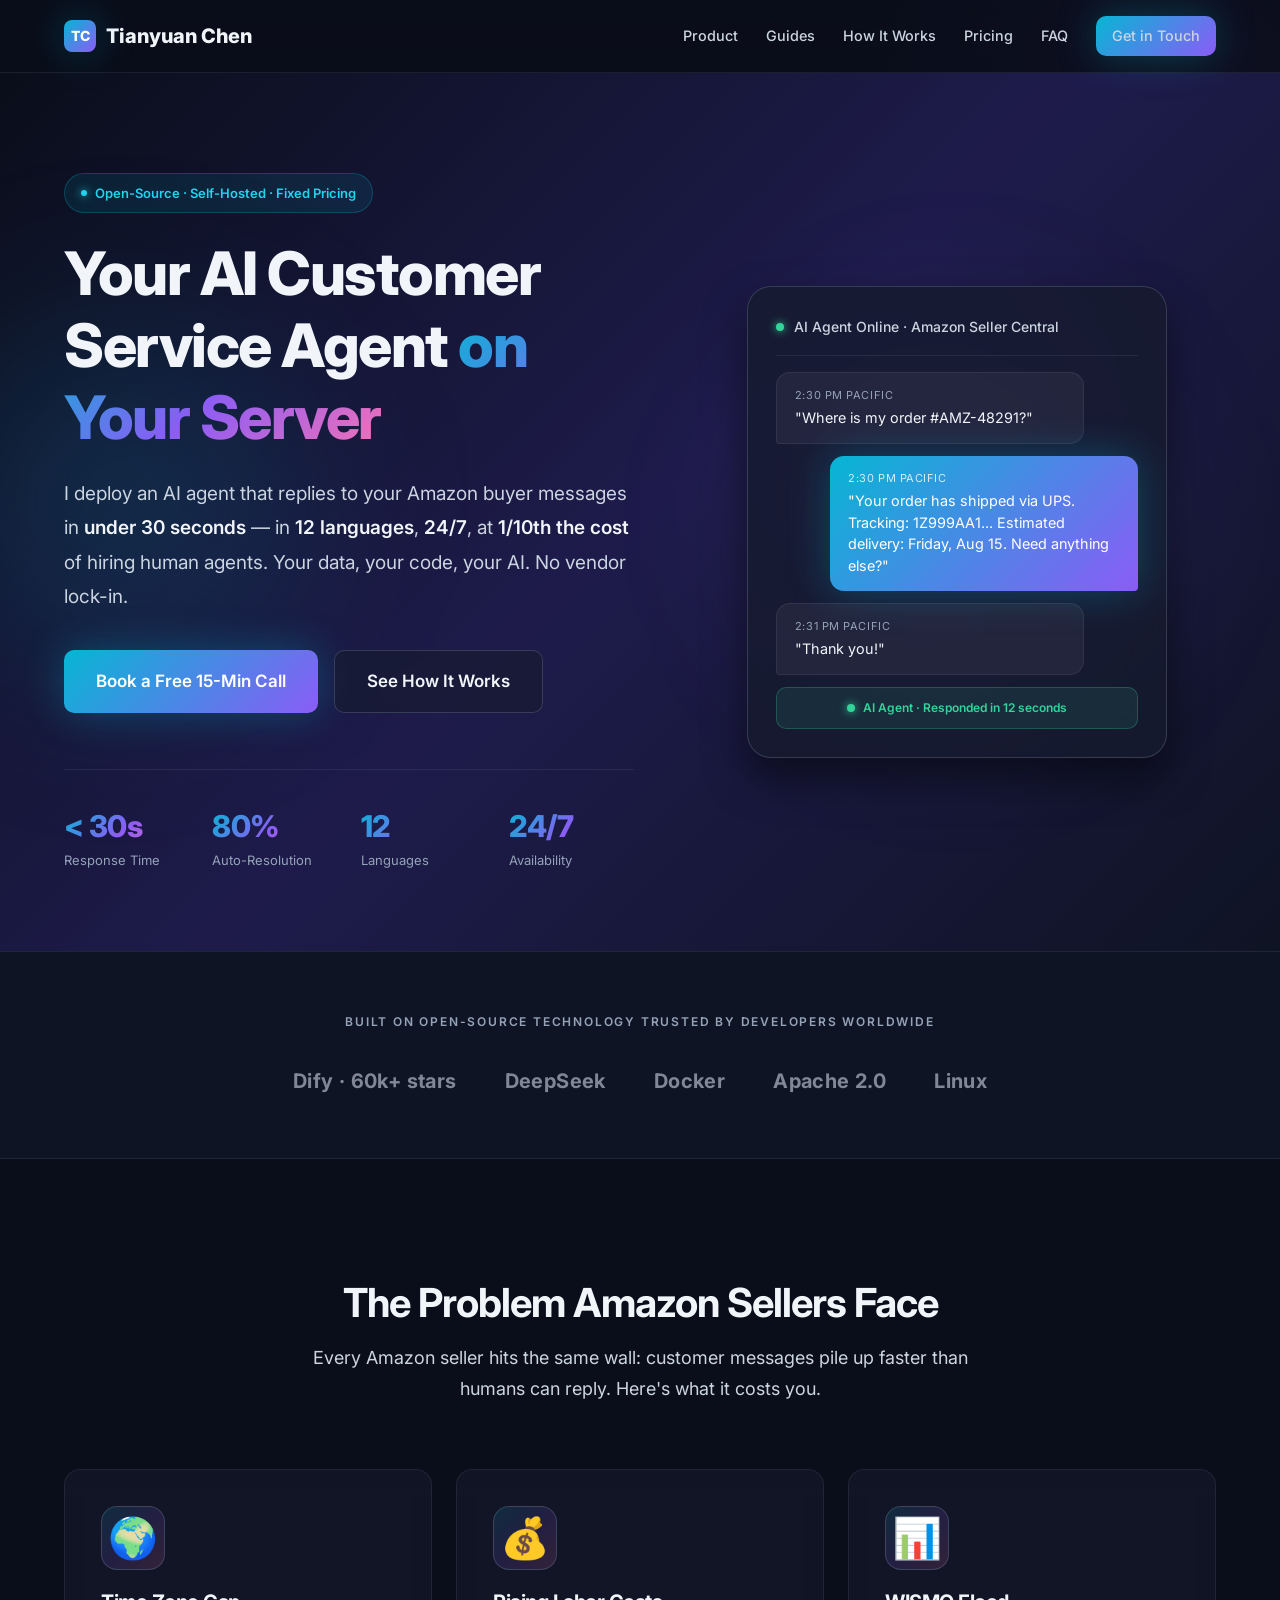
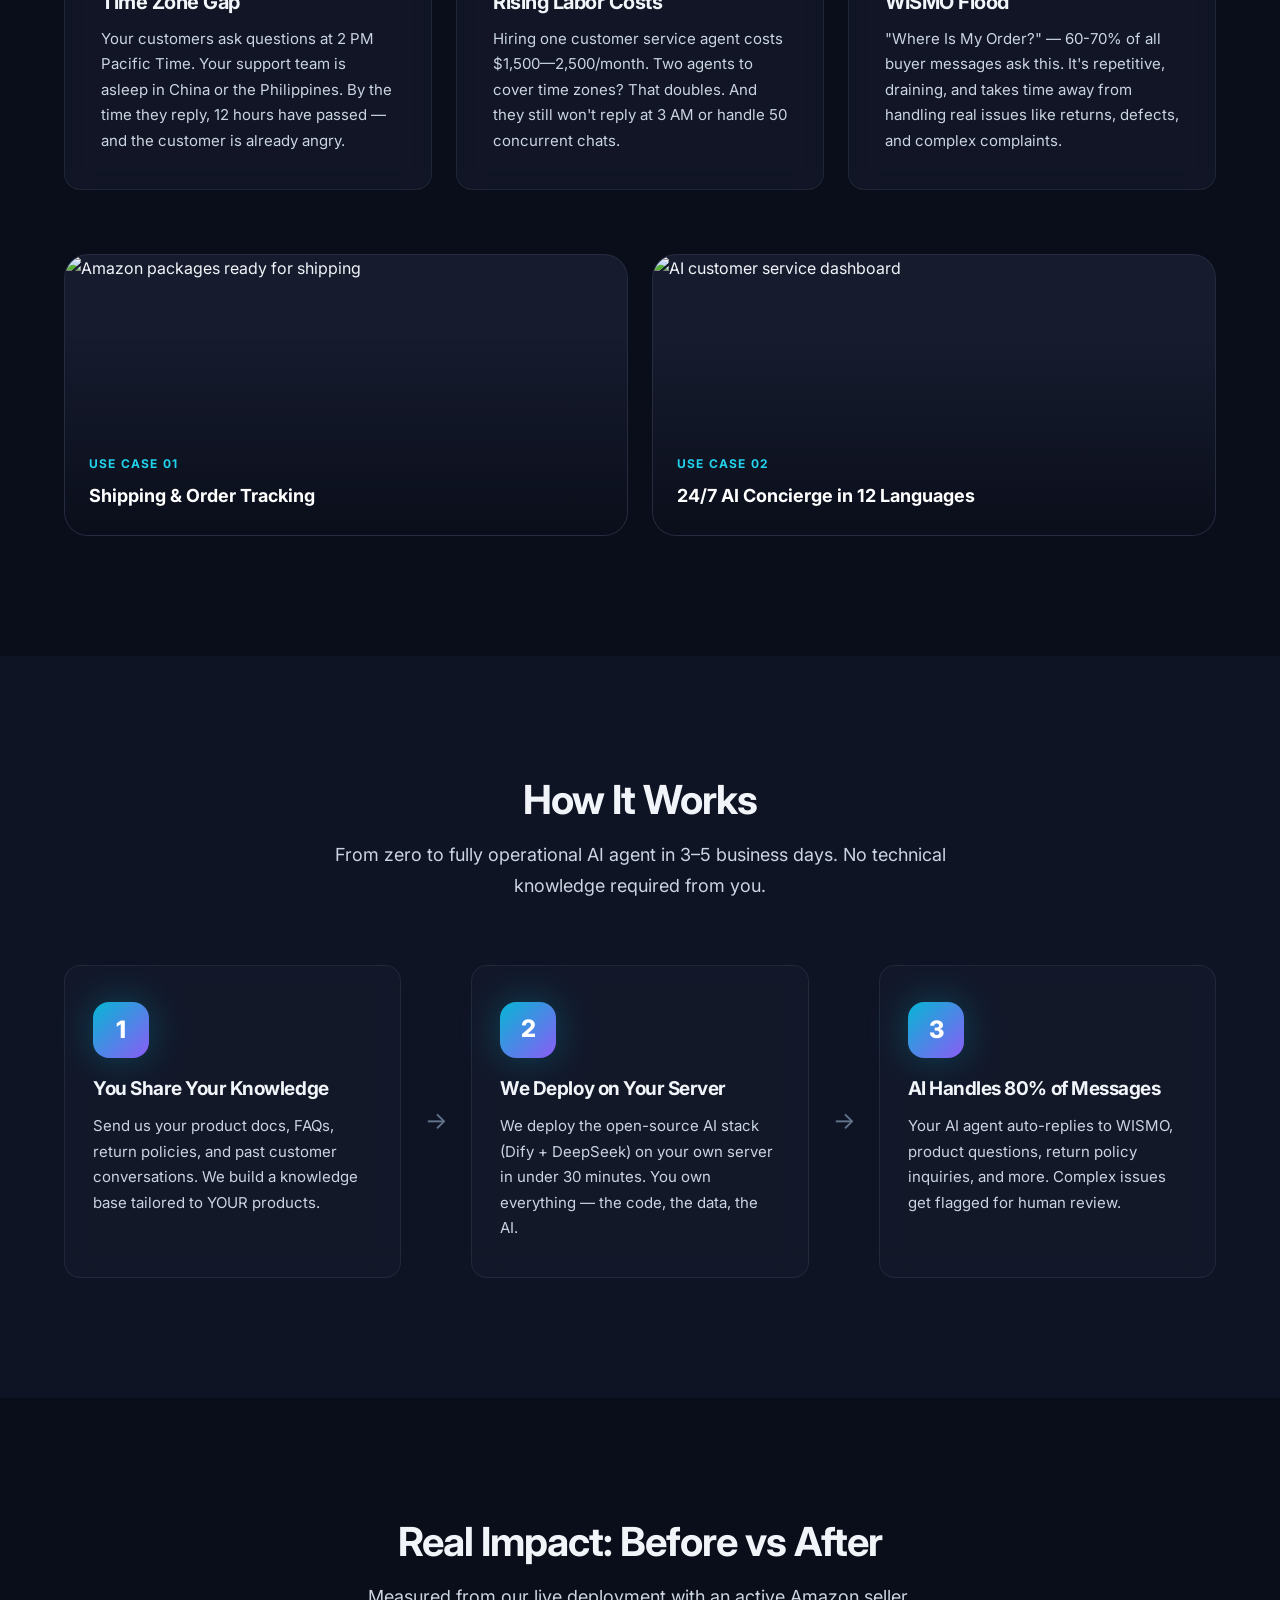
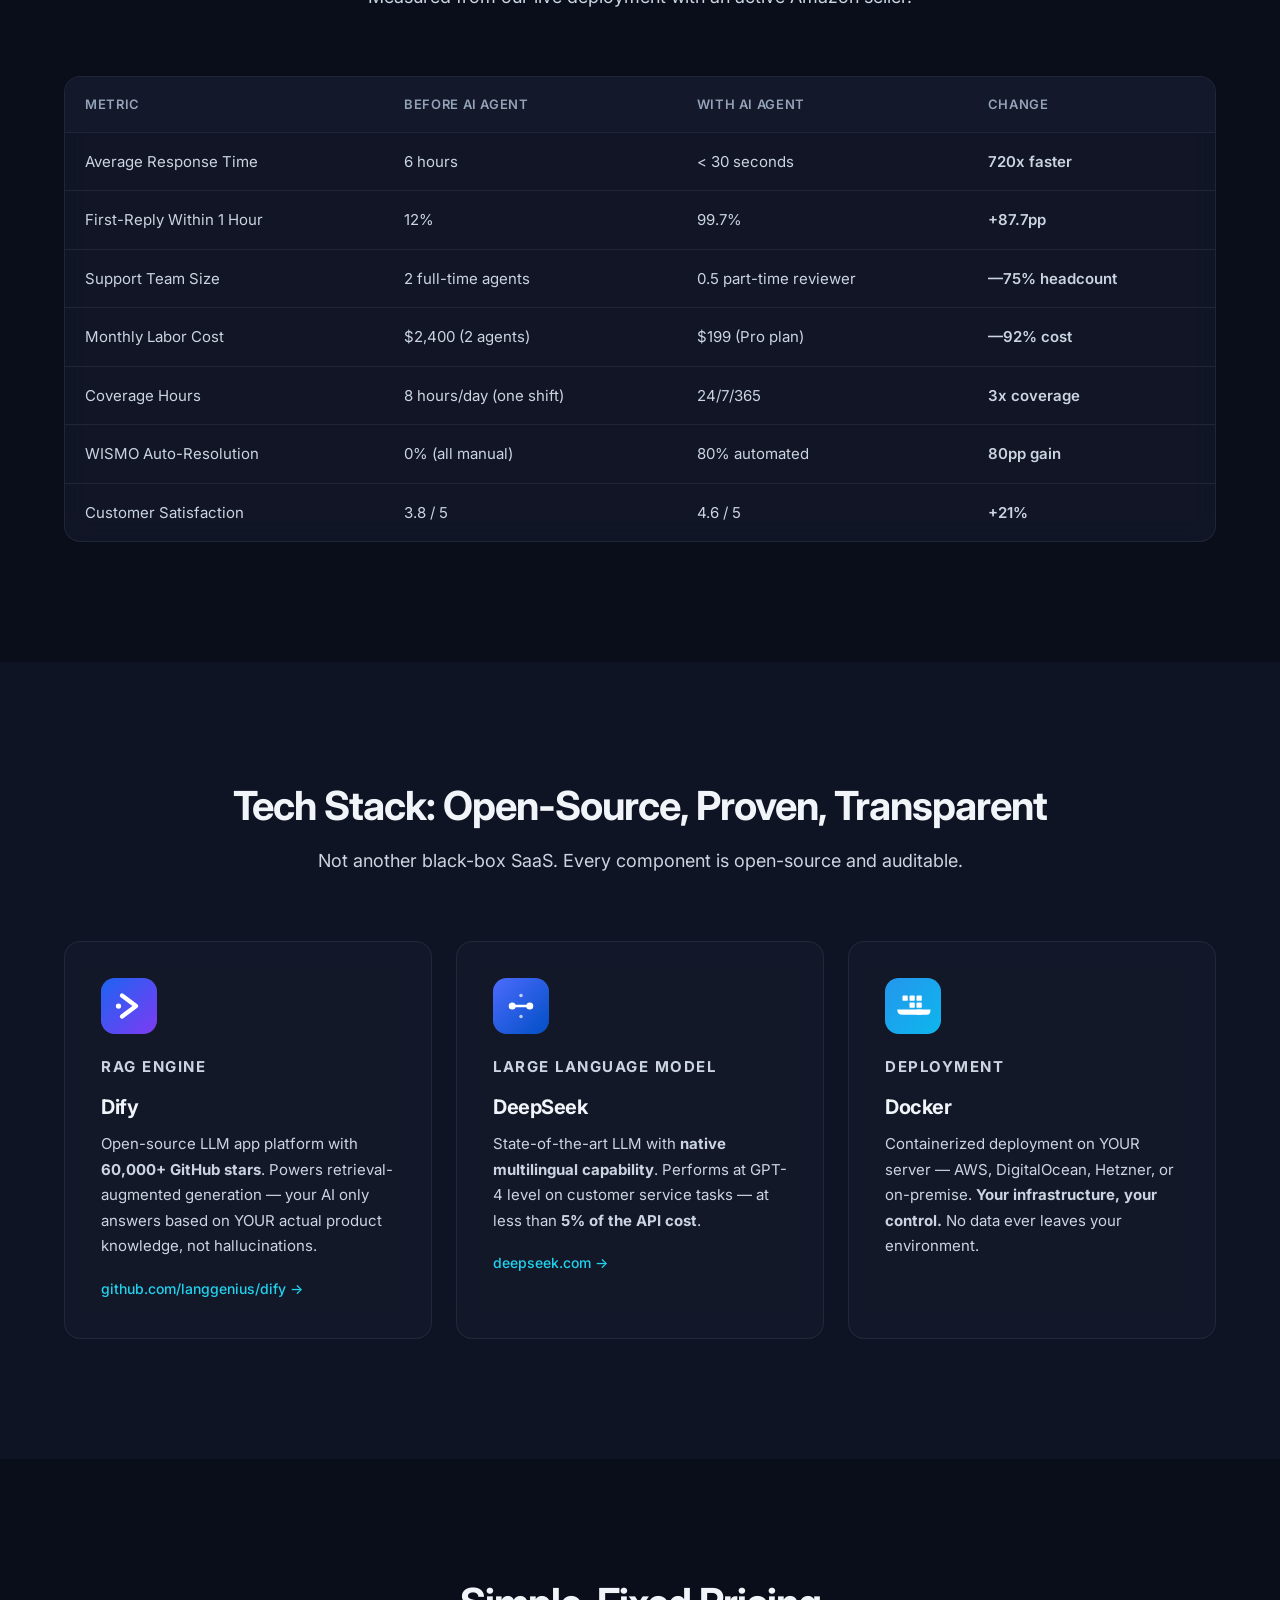
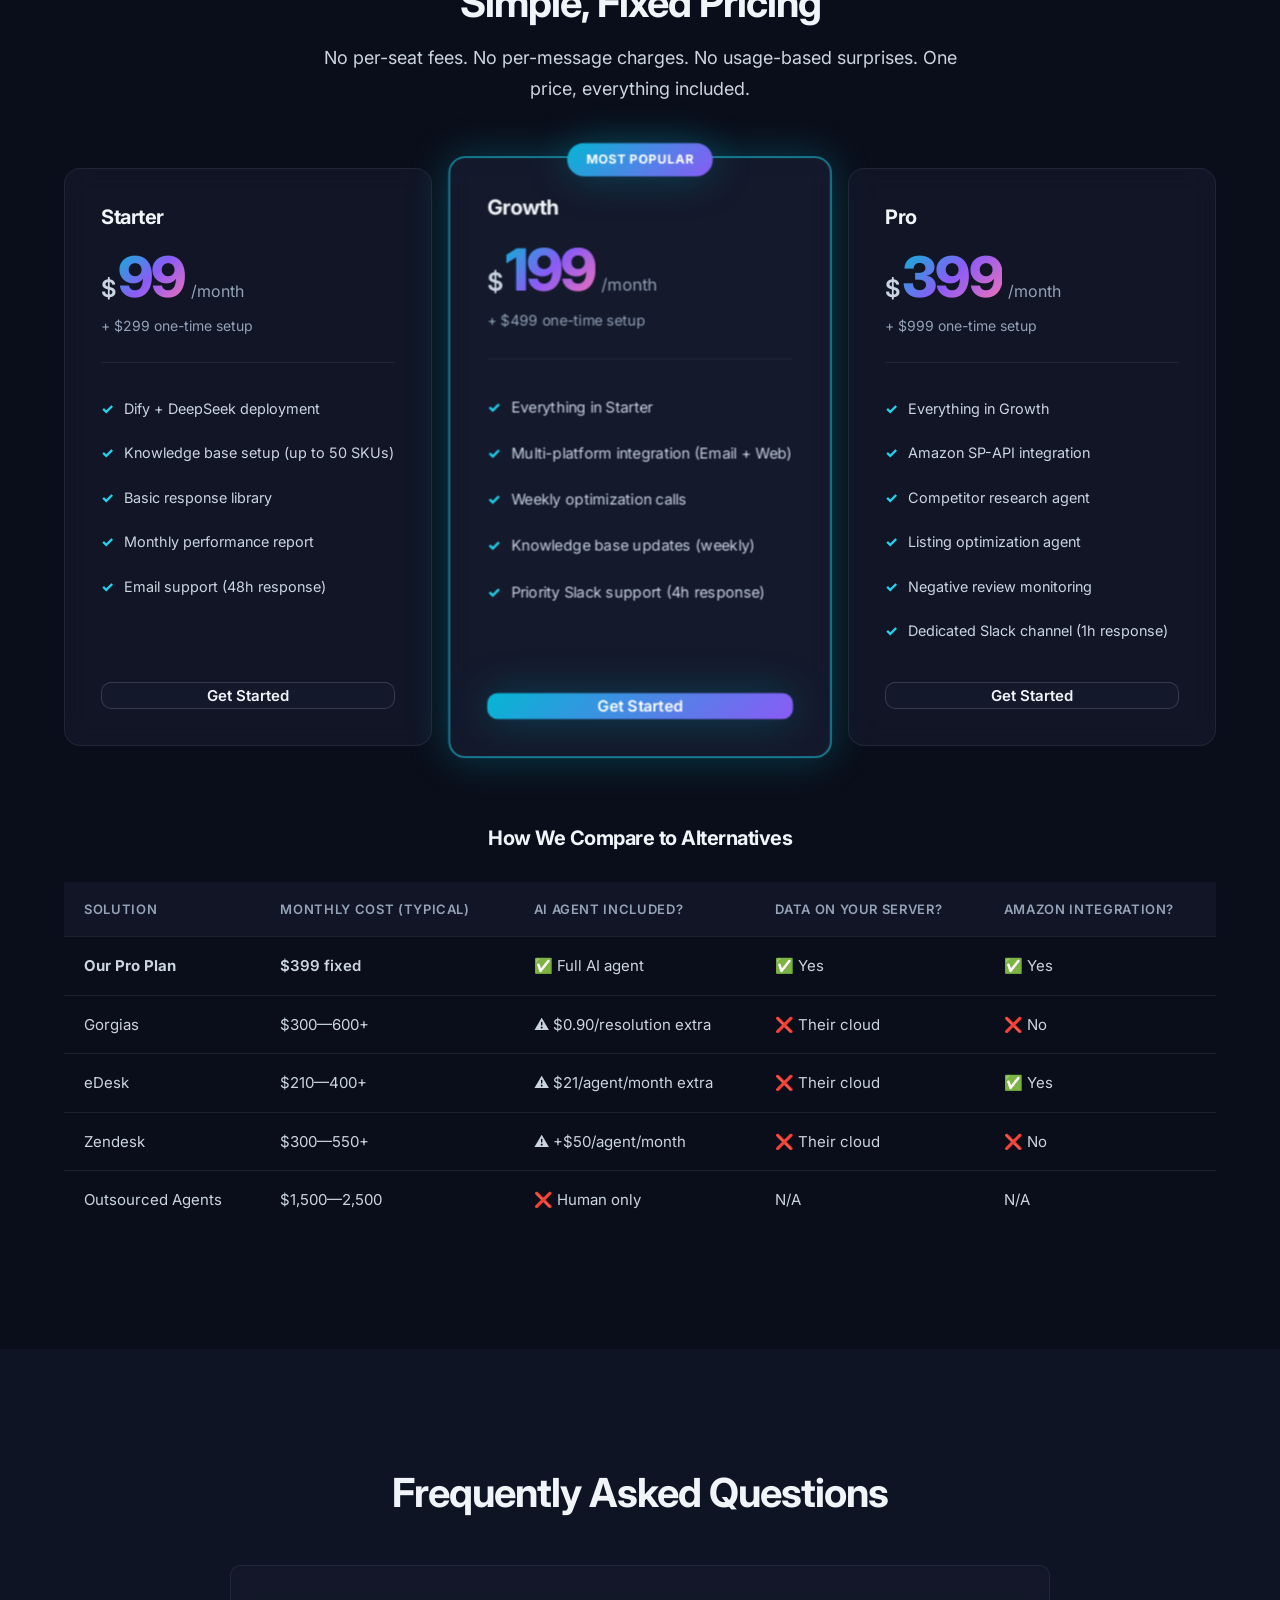
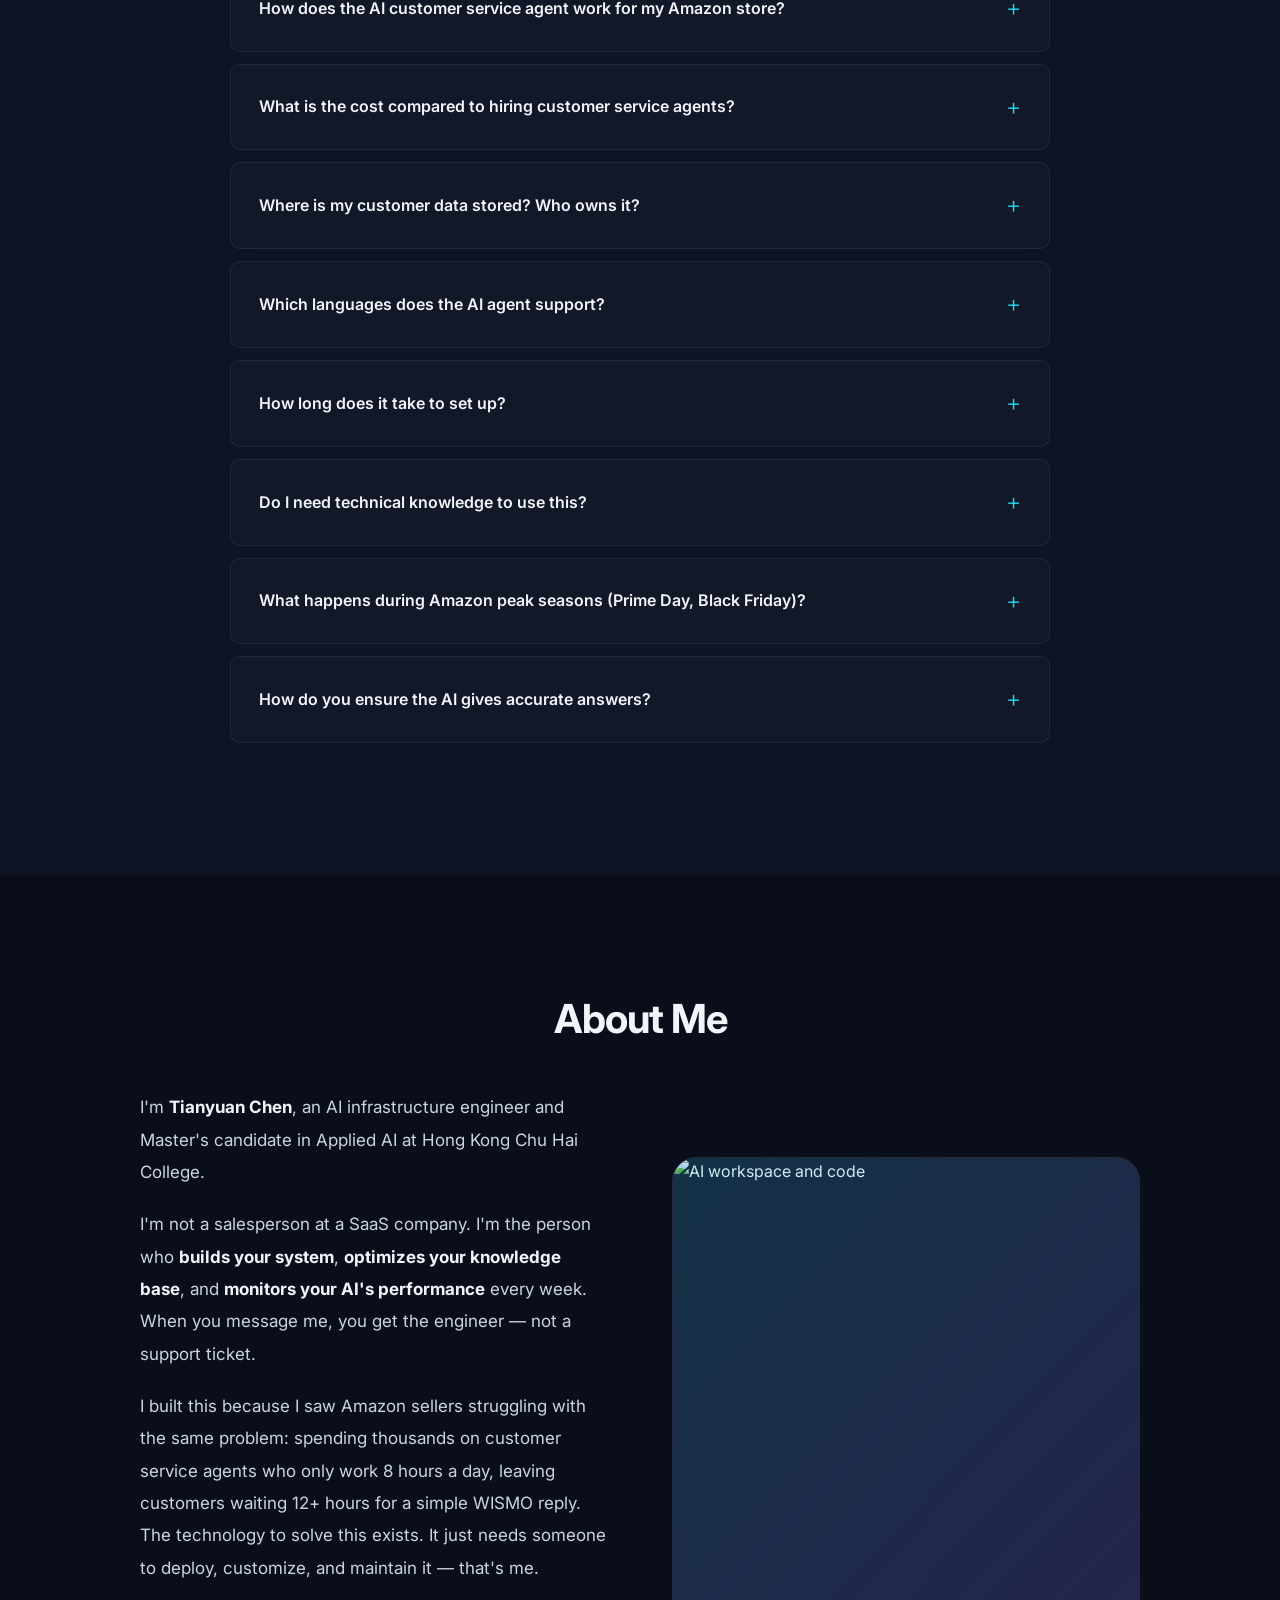
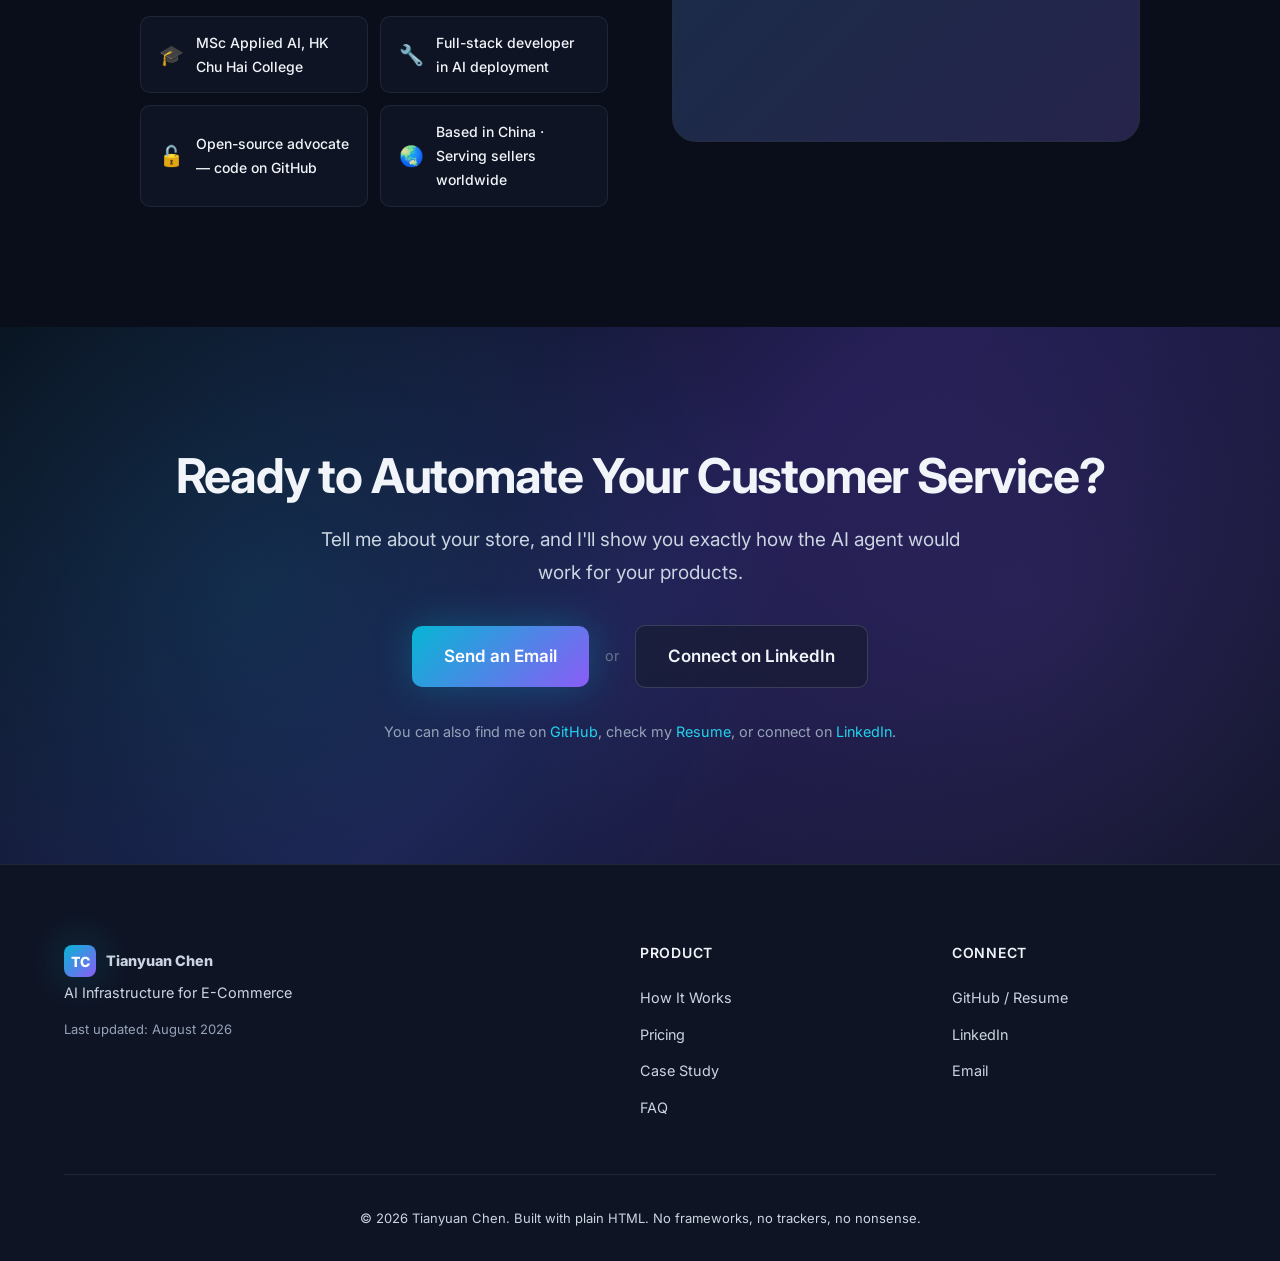
==== commit 232c8224: "Add 10 GEO guide pages with FAQ schema and update sitemap/llms.txt" ====
--- a/index.html
+++ b/index.html
@@ -163,10 +163,10 @@
       </a>
       <div class="nav-links">
         <a href="#product">Product</a>
+        <a href="guides/index.html">Guides</a>
         <a href="#how-it-works">How It Works</a>
         <a href="#pricing">Pricing</a>
         <a href="#faq">FAQ</a>
-        <a href="#about">About</a>
         <a href="#contact" class="btn btn-sm btn-primary">Get in Touch</a>
       </div>
     </div>
